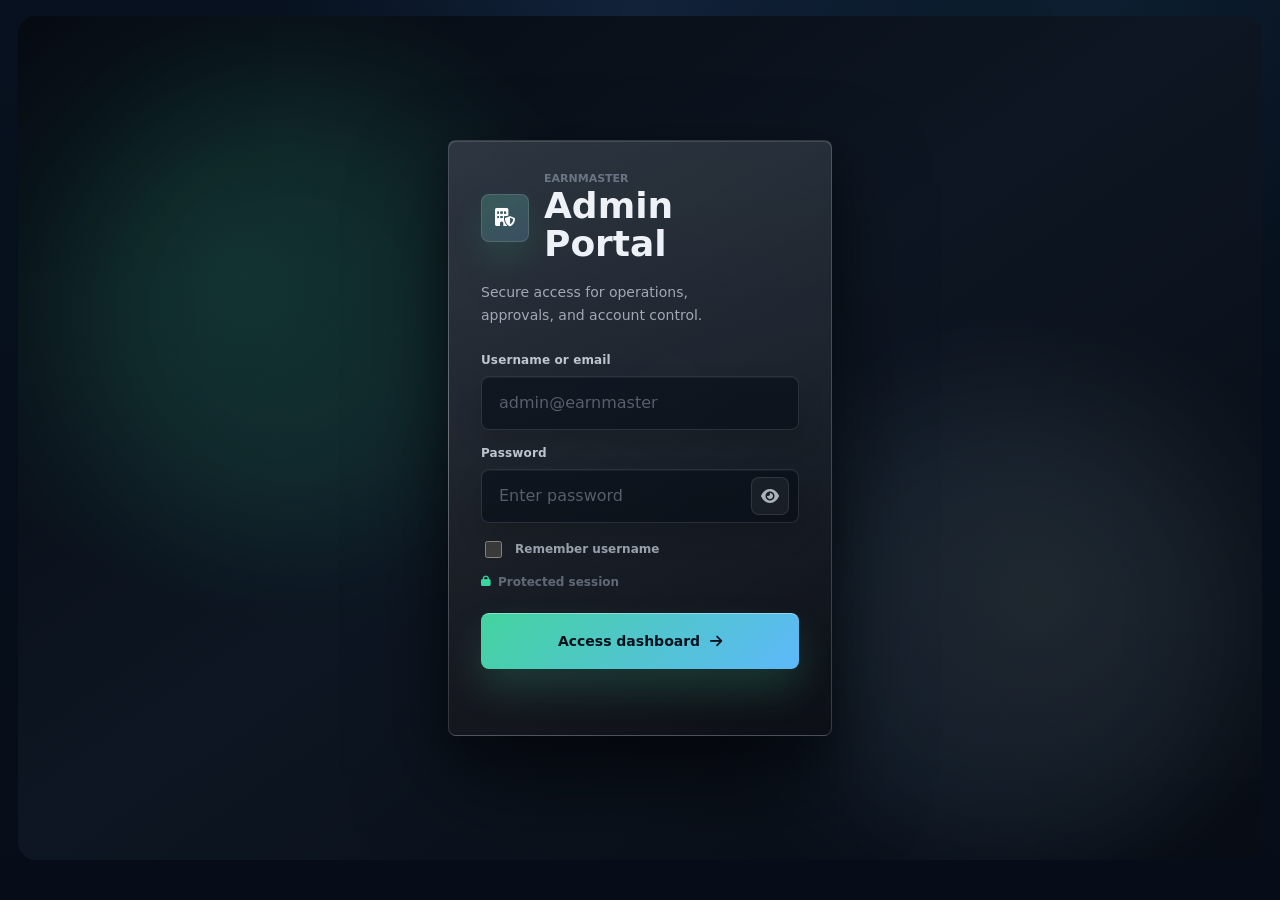
==== templates/admin.html @ f7f7cf27 "Add files via upload" ====
<!DOCTYPE html>
<html lang="en">
  <head>
    <meta charset="UTF-8" />
    <meta name="viewport" content="width=device-width,initial-scale=1" />
    <title>Admin Console</title>
    <link rel="icon" href="{{url_for('static', filename='images/favicon-180x180-1.png')}}">
    <link rel="stylesheet" href="/static/css/admin.css" />
    <link
      rel="stylesheet"
      href="https://cdnjs.cloudflare.com/ajax/libs/font-awesome/6.5.2/css/all.min.css"
    />
  </head>
  <body>
    <div class="adminApp">

      
<div id="adminLoginView" class="adminLoginShell adminLoginExperience">
  <div class="adminLoginAmbient" aria-hidden="true">
    <span class="adminLoginGlow adminLoginGlowOne"></span>
    <span class="adminLoginGlow adminLoginGlowTwo"></span>
    <span class="adminLoginGridWash"></span>
  </div>

  <main class="adminLoginStage" aria-labelledby="adminLoginTitle">
    <section class="adminPanelCard adminLoginCard" aria-labelledby="adminLoginTitle" aria-describedby="adminLoginHint">
      <div class="adminLoginHeader">
        <div class="adminBrandMark adminLoginBrandMark" aria-hidden="true">
          <i class="fas fa-building-shield"></i>
        </div>
        <div>
          <div class="adminLoginKicker">EarnMaster</div>
          <h1 id="adminLoginTitle" class="adminLoginTitle">Admin Portal</h1>
        </div>
      </div>

      <p id="adminLoginHint" class="adminLoginLead">
        Secure access for operations, approvals, and account control.
      </p>

      <form id="adminLoginForm" class="adminLoginForm" autocomplete="on" novalidate>
        <div class="adminAuthGrid">
          <label class="adminField" for="adminUsername">
            <span class="adminFieldLabel">Username or email</span>
            <input id="adminUsername" class="adminInput" type="text" placeholder="admin@earnmaster" autocomplete="username" />
          </label>

          <label class="adminField adminPasswordField" for="adminPassword">
            <span class="adminFieldLabel">Password</span>
            <div class="adminPasswordWrap">
              <input id="adminPassword" class="adminInput" type="password" placeholder="Enter password" autocomplete="current-password" />
              <button id="adminPasswordToggle" class="adminPasswordToggle" type="button" aria-label="Show password">
                <i class="fas fa-eye"></i>
              </button>
            </div>
          </label>
        </div>

        <div class="adminLoginOptionsRow">
          <label class="adminRememberToggle" for="adminRememberMe">
            <input id="adminRememberMe" type="checkbox" />
            <span>Remember username</span>
          </label>
          <span class="adminLoginSecurityNote">
            <i class="fas fa-lock"></i>
            Protected session
          </span>
        </div>

        <div class="adminAuthActions">
          <button id="adminLoginBtn" class="adminPrimaryBtn adminLoginSubmit" type="submit">
            <span>Access dashboard</span>
            <i class="fas fa-arrow-right"></i>
          </button>
        </div>
      </form>

      <div id="adminLoginError" class="adminErrorText" role="alert" aria-live="polite"></div>
    </section>
  </main>
</div>

<div id="adminShellView" class="adminShellRoot" hidden>
        <aside class="adminSidebar" id="adminSidebar" aria-label="Admin navigation">
          <div class="adminSidebarTop">
            <div class="adminSidebarBrand">
              <div class="adminBrandMark adminSidebarMark">
                <i class="fas fa-shield-halved"></i>
              </div>
              <div class="adminSidebarBrandCopy">
                <div class="adminBrandEyebrow">Operations Console</div>
                <div class="adminBrandTitle">Admin Dashboard</div>
              </div>
            </div>
          </div>

          <div class="adminSidebarSection">
            <div class="adminSidebarLabel">Workspace</div>
            <div class="adminSidebarNav">
              <button class="adminSidebarLink active" type="button" data-tab="overview">
                <i class="fas fa-chart-line"></i><span>Overview</span><span class="adminNavBadge adminNavBadgeLive" id="sidebarBadgeOverview">Live</span>
              </button>
              <button class="adminSidebarLink" type="button" data-tab="payments">
                <i class="fas fa-credit-card"></i><span>Payments</span><span class="adminNavBadge" id="sidebarBadgePayments">0</span>
              </button>
              <button class="adminSidebarLink" type="button" data-tab="withdrawals">
                <i class="fas fa-money-bill-wave"></i><span>Withdrawals</span><span class="adminNavBadge" id="sidebarBadgeWithdrawals">0</span>
              </button>
              <button class="adminSidebarLink" type="button" data-tab="users">
                <i class="fas fa-users"></i><span>Users</span><span class="adminNavBadge" id="sidebarBadgeUsers">0</span>
              </button>
              <button class="adminSidebarLink" type="button" data-tab="risk">
                <i class="fas fa-triangle-exclamation"></i><span>Risk / Flags</span><span class="adminNavBadge" id="sidebarBadgeRisk">0</span>
              </button>
              <button class="adminSidebarLink" type="button" data-tab="logs">
                <i class="fas fa-clock-rotate-left"></i><span>Audit Logs</span><span class="adminNavBadge" id="sidebarBadgeLogs">0</span>
              </button>
            </div>
          </div>

          <div class="adminSidebarFooter">
            <div class="adminSidebarStat">
              <span class="statusDot live"></span>
              <div>
                <div class="adminSidebarStatLabel">Live connection</div>
                <div id="adminStatusTextSidebar" class="adminSidebarStatValue">Connected</div>
              </div>
            </div>
            <div class="adminSidebarHint">Premium control surface, not a box of unsorted alerts.</div>
          </div>
        </aside>

        <button id="adminBackdrop" class="adminBackdrop" type="button" aria-label="Close sidebar" hidden></button>

        <div class="adminTopbar">
          <div class="adminTopbarLeft">
            <div class="adminBrandMark">
              <i class="fas fa-shield-halved"></i>
            </div>
            <div>
              <div class="adminBrandEyebrow">Operations Console</div>
              <div class="adminBrandTitle">Admin Dashboard</div>
            </div>
          </div>

          <div class="adminTopbarSearch" role="search">
            <i class="fas fa-search"></i>
            <input id="adminShellSearch" type="search" placeholder="Search current workspace" autocomplete="off" />
          </div>

          <div class="adminTopbarRight">
            <div class="adminTopbarStatus">
              <span class="statusDot live"></span>
              <span id="adminStatusText">Live connection</span>
            </div>

            <button id="adminNotificationBtn" class="adminGhostBtn adminIconBtn" type="button" aria-label="Open notifications">
              <i class="fas fa-bell"></i>
              <span id="adminNotificationCount" class="adminBadgeCount">0</span>
            </button>

            <button id="overviewRefreshBtn" class="adminGhostBtn" type="button">
              <i class="fas fa-rotate-right"></i>
              <span>Refresh</span>
            </button>

            <div class="adminTopbarProfileWrap">
              <button
                id="adminProfileBtn"
                class="adminProfileBtn"
                type="button"
                
              >
                <span class="adminProfileAvatar"><i class="fas fa-user-shield"></i></span>
                <span class="adminProfileCopy">
                  <span class="adminProfileLabel">Signed in</span>
                  <span class="adminProfileName">Admin</span>
                </span>
              </button>
            </div>

            <button id="adminLogoutBtn" class="adminPrimaryBtn" type="button">
              <i class="fas fa-arrow-right-from-bracket"></i>
              <span>Logout</span>
            </button>
          </div>
        </div>

        <div id="adminNotificationPanel" class="adminNotificationPanel" hidden>
          <div class="adminNotificationPanelHead">
            <div>
              <div class="adminSectionEyebrow">Notifications</div>
              <div class="adminNotificationTitle">Recent notifications</div>
            </div>
            <button id="adminNotificationCloseBtn" class="adminGhostBtn adminIconBtn" type="button" aria-label="Close notifications">
              <i class="fas fa-xmark"></i>
            </button>
          </div>
          <div id="adminNotificationList" class="adminNotificationList"></div>
        </div>

        <section class="adminPageHeader">
          <div class="adminBreadcrumbs" id="adminBreadcrumbs">Operations Console / Overview</div>
          <div class="adminPageHeaderRow">
            <div class="adminPageHeaderCopy">
              <div class="adminSectionEyebrow" id="adminPageEyebrow">Overview</div>
              <h1 class="adminPageTitle" id="adminPageTitle">Admin Dashboard</h1>
              <div class="adminPageSubtitle" id="adminPageSubtitle">Monitor approvals, risk, and system posture from one calm surface.</div>
            </div>
          </div>
        </section>

        <div class="adminShell">

          <div class="adminWorkspace">
            <div class="adminMainPanel">
              <div class="adminPanelView active" data-panel="overview">
                <div class="adminPanelCard">
                  <div class="adminSummaryStrip adminOverviewSummary" id="overviewSummaryStrip">
                    <div class="adminMetricCard">
                      <div class="adminMetricLabel">Pending Unlock Payments</div>
                      <div class="adminMetricValue" id="metricPendingUnlocks">0</div>
                      <div class="adminMetricSub">Payments waiting for review</div>
                    </div>

                    <div class="adminMetricCard danger">
                      <div class="adminMetricLabel">Pending Withdrawals</div>
                      <div class="adminMetricValue" id="metricPendingWithdrawals">0</div>
                      <div class="adminMetricSub">Manual payout requests in queue</div>
                    </div>

                    <div class="adminMetricCard">
                      <div class="adminMetricLabel">Flagged Users</div>
                      <div class="adminMetricValue" id="metricFlaggedUsers">0</div>
                      <div class="adminMetricSub">Accounts under watch or review</div>
                    </div>

                    <div class="adminMetricCard danger">
                      <div class="adminMetricLabel">Blocked Users</div>
                      <div class="adminMetricValue" id="metricBlockedUsers">0</div>
                      <div class="adminMetricSub">Accounts unable to access platform</div>
                    </div>

                    <div class="adminMetricCard success">
                      <div class="adminMetricLabel">Active Today</div>
                      <div class="adminMetricValue" id="metricActiveToday">0</div>
                      <div class="adminMetricSub">Users seen recently</div>
                    </div>

                    <div class="adminMetricCard success">
                      <div class="adminMetricLabel">Successful Payments</div>
                      <div class="adminMetricValue" id="metricSuccessfulPayments">0</div>
                      <div class="adminMetricSub">Verified payments applied successfully</div>
                    </div>
                  </div>

                  <div class="adminSectionHead">
                    <div>
                      <div class="adminSectionEyebrow">Overview</div>
                      <h2 class="adminSectionTitle">Admin Operations Overview</h2>
                      <div class="adminSectionSub">
                        Watch approvals, risks, and user enforcement from one place.
                      </div>
                    </div>
                  </div>

                  <div class="adminOverviewHero">
                    <div>
                      <div class="adminOverviewHeroEyebrow">System posture</div>
                      <div class="adminOverviewHeroTitle">Keep approvals tight and abuse expensive.</div>
                      <div class="adminOverviewHeroText">
                        This panel shows live queue pressure, risk load, and account controls using your real backend data.
                      </div>
                    </div>

                    <div class="adminOverviewHeroStats" id="overviewHeroStats"></div>
                  </div>

                  <div class="adminOverviewGrid adminGridTwo">
                    <div class="adminInnerCard">
                      <div class="adminBlockHead">
                        <div>
                          <div class="adminInnerTitle">Urgent queue items</div>
                          <div class="adminInnerSub">Fast access to live admin pressure points.</div>
                        </div>
                      </div>
                      <div class="adminUrgentStack" id="overviewUrgentCards"></div>
                    </div>

                    <div class="adminInnerCard">
                      <div class="adminBlockHead">
                        <div>
                          <div class="adminInnerTitle">Policy state</div>
                          <div class="adminInnerSub">Current operating rules reflected by backend controls.</div>
                        </div>
                      </div>
                      <div class="adminPolicyList" id="overviewPolicyList"></div>
                    </div>
                  </div>

                  <div class="adminOverviewLower">
                    <div class="adminInnerCard">
                      <div class="adminBlockHead">
                        <div>
                          <div class="adminInnerTitle">Recent system activity</div>
                          <div class="adminInnerSub">Latest audit and queue events.</div>
                        </div>
                      </div>
                      <div class="adminActivityFeed" id="overviewActivityFeed"></div>
                    </div>
                  </div>
                </div>
              </div>

              <div class="adminPanelView" data-panel="payments">
                <div class="adminPanelCard">
                  <div class="adminSectionHead">
                    <div>
                      <div class="adminSectionEyebrow">Payments</div>
                      <h2 class="adminSectionTitle">Payment Review</h2>
                      <div class="adminSectionSub">Review Paystack and manual unlock payments, then resolve pending or mismatched transactions.</div>
                    </div>

                    <div class="adminSectionActions">
                      <button class="adminPrimaryBtn" type="button" id="paymentsRefreshBtn">
                        <i class="fas fa-rotate-right"></i>
                        <span>Refresh</span>
                      </button>
                    </div>
                  </div>

                  <div class="adminPaymentsSummary" id="paymentsSummaryStrip"></div>

                  <div class="adminQueueToolbar">
                    <div class="adminSearchWrap">
                      <i class="fas fa-search"></i>
                      <input id="paymentsSearchInput" class="adminSearchInput" type="text" placeholder="Search by user, phone, reference, or amount" />
                    </div>

                    <div class="adminToolbarBlock">
                      <div class="adminToolbarLabel">Status</div>
                      <div class="adminFilterChips" id="paymentsStatusFilters"></div>
                    </div>

                    <div class="adminToolbarBlock">
                      <div class="adminToolbarLabel">Type</div>
                      <div class="adminFilterChips" id="paymentsTypeFilters"></div>
                    </div>

                    <div class="adminToolbarBlock adminDateRangeBlock">
                      <div class="adminToolbarLabel">Date Range</div>
                      <div class="adminFilterChips adminDatePresetChips" id="paymentsDatePresetFilters"></div>
                      <div class="adminDateRangeControls adminCustomDateControls" id="paymentsCustomDateRange" hidden>
                        <label class="adminDateField">
                          <span>From</span>
                          <input id="paymentsDateStart" class="adminDateInput" type="date" />
                        </label>
                        <label class="adminDateField">
                          <span>To</span>
                          <input id="paymentsDateEnd" class="adminDateInput" type="date" />
                        </label>
                      </div>
                    </div>
                  </div>

                  <div class="adminTableShell">
                    <div class="adminTableHead adminPaymentsTableHead">
                      <div>Name</div>
                      <div>User</div>
                      <div>Type</div>
                      <div>Level</div>
                      <div>Expected</div>
                      <div>Paid</div>
                      <div>Reference</div>
                      <div>Status</div>
                      <div>Actions</div>
                    </div>
                    <div id="paymentsRows" class="adminTableBody"></div>
                  </div>
                </div>
              </div>

              <div class="adminPanelView" data-panel="withdrawals">
                <div class="adminPanelCard">
                  <div class="adminSectionHead">
                    <div>
                      <div class="adminSectionEyebrow">Withdrawals</div>
                      <h2 class="adminSectionTitle">Payout Queue</h2>
                      <div class="adminSectionSub">Approve, reject, or hold withdrawal requests with live balance context.</div>
                    </div>

                    <div class="adminSectionActions">
                      <button class="adminPrimaryBtn" type="button" id="withdrawalsRefreshBtn">
                        <i class="fas fa-rotate-right"></i>
                        <span>Refresh</span>
                      </button>
                    </div>
                  </div>

                  <div class="adminWithdrawalsSummary" id="withdrawalsSummaryStrip"></div>

                  <div class="adminQueueToolbar">
                    <div class="adminSearchWrap">
                      <i class="fas fa-search"></i>
                      <input id="withdrawalsSearchInput" class="adminSearchInput" type="text" placeholder="Search by user, reference, number, or network" />
                    </div>

                    <div class="adminToolbarBlock">
                      <div class="adminToolbarLabel">Status</div>
                      <div class="adminFilterChips" id="withdrawalsStatusFilters"></div>
                    </div>

                    <div class="adminToolbarBlock adminDateRangeBlock">
                      <div class="adminToolbarLabel">Date Range</div>
                      <div class="adminFilterChips adminDatePresetChips" id="withdrawalsDatePresetFilters"></div>
                      <div class="adminDateRangeControls adminCustomDateControls" id="withdrawalsCustomDateRange" hidden>
                        <label class="adminDateField">
                          <span>From</span>
                          <input id="withdrawalsDateStart" class="adminDateInput" type="date" />
                        </label>
                        <label class="adminDateField">
                          <span>To</span>
                          <input id="withdrawalsDateEnd" class="adminDateInput" type="date" />
                        </label>
                      </div>
                    </div>
                  </div>

                  <div class="adminTableShell">
                    <div class="adminTableHead adminWithdrawalsTableHead">
                      <div>Name</div><div>User</div><div>Amount</div><div>Balance @ Request</div><div>Active Level</div><div>Method</div><div>Requested</div><div>Status</div><div>Actions</div>
                    </div>
                    <div id="withdrawalsRows" class="adminTableBody"></div>
                  </div>
                </div>
              </div>

              <div class="adminPanelView" data-panel="users">
                <div class="adminPanelCard">
                  <div class="adminSectionHead">
                    <div>
                      <div class="adminSectionEyebrow">Users</div>
                      <h2 class="adminSectionTitle">Account Controls</h2>
                      <div class="adminSectionSub">Inspect accounts, control access, and force logout abusive users.</div>
                    </div>

                    <div class="adminSectionActions">
                      <button class="adminPrimaryBtn" type="button" id="usersRefreshBtn">
                        <i class="fas fa-rotate-right"></i>
                        <span>Refresh</span>
                      </button>
                    </div>
                  </div>

                  <div class="adminUsersSummary" id="usersSummaryStrip"></div>

                  <div class="adminQueueToolbar">
                    <div class="adminSearchWrap">
                      <i class="fas fa-search"></i>
                      <input id="usersSearchInput" class="adminSearchInput" type="text" placeholder="Search by user, phone, email, or status" />
                    </div>

                    <div class="adminToolbarBlock">
                      <div class="adminToolbarLabel">Status</div>
                      <div class="adminFilterChips" id="usersStatusFilters"></div>
                    </div>
                  </div>

                  <div class="adminTableShell">
                    <div class="adminTableHead adminUsersTableHead">
                      <div>Name</div>
                      <div>User</div>
                      <div>Status</div>
                      <div>Balance</div>
                      <div>Active Level</div>
                      <div>Access</div>
                      <div>Last Seen</div>
                      <div>Actions</div>
                    </div>
                    <div id="usersRows" class="adminTableBody"></div>
                  </div>
                </div>
              </div>

              <div class="adminPanelView" data-panel="risk">
                <div class="adminPanelCard">
                  <div class="adminSectionHead">
                    <div>
                      <div class="adminSectionEyebrow">Risk / Flags</div>
                      <h2 class="adminSectionTitle">Risk Review</h2>
                      <div class="adminSectionSub">Investigate open risk flags and resolve them when reviewed.</div>
                    </div>

                    <div class="adminSectionActions">
                      <button class="adminPrimaryBtn" type="button" id="riskRefreshBtn">
                        <i class="fas fa-rotate-right"></i>
                        <span>Refresh</span>
                      </button>
                    </div>
                  </div>

                  <div class="adminRiskSummary" id="riskSummaryStrip"></div>

                  <div class="adminQueueToolbar">
                    <div class="adminSearchWrap">
                      <i class="fas fa-search"></i>
                      <input id="riskSearchInput" class="adminSearchInput" type="text" placeholder="Search by title, target, category, or status" />
                    </div>

                    <div class="adminToolbarBlock">
                      <div class="adminToolbarLabel">Severity</div>
                      <div class="adminFilterChips" id="riskSeverityFilters"></div>
                    </div>

                    <div class="adminToolbarBlock">
                      <div class="adminToolbarLabel">Category</div>
                      <div class="adminFilterChips" id="riskCategoryFilters"></div>
                    </div>
                  </div>

                  <div class="adminTableShell">
                    <div class="adminTableHead">
                      <div>Issue</div>
                      <div>Category</div>
                      <div>Subject</div>
                      <div>State</div>
                      <div>Severity</div>
                      <div>Actions</div>
                      <div></div>
                      <div></div>
                    </div>
                    <div id="riskRows" class="adminTableBody"></div>
                  </div>
                </div>
              </div>

              <div class="adminPanelView" data-panel="logs">
                <div class="adminPanelCard">
                  <div class="adminSectionHead">
                    <div>
                      <div class="adminSectionEyebrow">Audit Logs</div>
                      <h2 class="adminSectionTitle">Action Trail</h2>
                      <div class="adminSectionSub">Track what the admin did, when they did it, and what they touched.</div>
                    </div>

                    <div class="adminSectionActions">
                      <button class="adminPrimaryBtn" type="button" id="logsRefreshBtn">
                        <i class="fas fa-rotate-right"></i>
                        <span>Refresh</span>
                      </button>
                    </div>
                  </div>

                  <div class="adminLogsSummary" id="logsSummaryStrip"></div>

                  <div class="adminQueueToolbar">
                    <div class="adminSearchWrap">
                      <i class="fas fa-search"></i>
                      <input id="logsSearchInput" class="adminSearchInput" type="text" placeholder="Search by actor, action, target, or summary" />
                    </div>

                    <div class="adminToolbarBlock">
                      <div class="adminToolbarLabel">Action Group</div>
                      <div class="adminFilterChips" id="logsTypeFilters"></div>
                    </div>
                  </div>

                  <div id="logsRows" class="adminLogsFeed"></div>
                </div>
              </div>
            </div>

            <div class="adminDetailPanel" id="adminDetailPanel" aria-hidden="true">
              <div class="adminDetailCard">
                <div class="adminDetailHeader">
                  <div>
                    <div class="adminDetailEyebrow">Inspector</div>
                    <h2 class="adminDetailTitle" id="adminDetailTitle">Admin Inspector</h2>
                  </div>
                  <button id="adminDetailCloseBtn" class="adminGhostBtn adminIconBtn" type="button" aria-label="Close inspector">
                    <i class="fas fa-xmark"></i>
                  </button>
                </div>
                <div class="adminDetailText" id="adminDetailBody">
                  Select a queue item, user, log, or risk flag to inspect details here.
                </div>
              </div>
            </div>
          </div>
        </div>
      </div>
    </div>

    <script src="/static/js/admin-shell.js" defer></script>
  </body>
</html>
---- static/css/admin.css ----
* {
  box-sizing: border-box;
}

.adminTopbarLeft,
.adminTopbarRight {
  display: flex;
  align-items: center;
  gap: 12px;
}

.adminBrandEyebrow {
  font-size: 11px;
  font-weight: 700;
  text-transform: uppercase;
  letter-spacing: 0.08em;
  color: var(--admin-text-3);
}

.statusDot {
  width: 9px;
  height: 9px;
  border-radius: 999px;
  display: inline-block;
}

.statusDot.live {
  background: var(--admin-green);
  box-shadow: 0 0 0 6px rgba(49, 196, 141, 0.12);
}

.adminGhostBtn,
.adminPrimaryBtn,
.adminTab,
.adminQuickBtn {
  border: none;
  cursor: pointer;
  transition: transform 0.15s ease,
    background 0.15s ease,
    border-color 0.15s ease,
    opacity 0.15s ease;
}

.adminGhostBtn {
  min-height: 40px;
  padding: 0 14px;
  border-radius: 12px;
  background: rgba(255, 255, 255, 0.045);
  border: 1px solid var(--admin-border);
  color: var(--admin-text);
  display: inline-flex;
  align-items: center;
  gap: 8px;
}

.adminPrimaryBtn {
  min-height: 42px;
  padding: 0 15px;
  border-radius: 12px;
  background: linear-gradient(135deg, var(--admin-blue), var(--admin-cyan));
  color: white;
  font-weight: 700;
  display: inline-flex;
  align-items: center;
  gap: 8px;
  box-shadow: 0 14px 28px rgba(73, 197, 255, 0.15);
}

.adminGhostBtn:hover,
.adminPrimaryBtn:hover,
.adminTab:hover,
.adminQuickBtn:hover,
.adminListRow:hover {
  transform: translateY(-1px);
}

.adminMetricCard.success {
  border-color: rgba(49, 196, 141, 0.2);
}

.adminMetricCard.danger {
  border-color: rgba(249, 112, 102, 0.18);
}

.adminMetricLabel {
  font-size: 11px;
  font-weight: 700;
  text-transform: uppercase;
  letter-spacing: 0.08em;
  color: var(--admin-text-3);
}

.adminMetricSub {
  margin-top: 8px;
  font-size: 12px;
  line-height: 1.4;
  color: var(--admin-text-2);
}

.adminTabbar::-webkit-scrollbar {
  display: none;
}

.adminSectionHead {
  display: flex;
  justify-content: space-between;
  gap: 12px;
  align-items: flex-start;
  flex-wrap: wrap;
}

.adminSectionEyebrow,
.adminDetailEyebrow {
  font-size: 11px;
  font-weight: 700;
  text-transform: uppercase;
  letter-spacing: 0.08em;
  color: var(--admin-text-3);
}

.adminGridTwo {
  display: grid;
  grid-template-columns: 1.05fr 0.95fr;
  gap: 12px;
  margin-top: 16px;
}

.adminInnerTitle {
  font-size: 15px;
  font-weight: 700;
  color: var(--admin-text);
}

.adminList {
  margin-top: 12px;
  display: flex;
  flex-direction: column;
  gap: 10px;
}

.adminListRow {
  width: 100%;
  min-height: 50px;
  padding: 12px 14px;
  border-radius: 14px;
  background: rgba(255, 255, 255, 0.04);
  border: 1px solid var(--admin-border);
  color: var(--admin-text);
  display: flex;
  justify-content: space-between;
  align-items: center;
  gap: 10px;
  text-align: left;
}

.adminQuickGrid {
  margin-top: 12px;
  display: grid;
  grid-template-columns: repeat(2, minmax(0, 1fr));
  gap: 10px;
}

.adminQuickBtn {
  min-height: 86px;
  padding: 14px;
  border-radius: 16px;
  background: rgba(255, 255, 255, 0.04);
  border: 1px solid var(--admin-border);
  color: var(--admin-text);
  display: flex;
  flex-direction: column;
  align-items: flex-start;
  justify-content: center;
  gap: 10px;
  text-align: left;
}

.adminQuickBtn i {
  font-size: 18px;
  color: var(--admin-cyan);
}

.adminPlaceholderState {
  margin-top: 18px;
  min-height: 320px;
  border-radius: var(--admin-radius-lg);
  border: 1px dashed rgba(255, 255, 255, 0.12);
  background: rgba(255, 255, 255, 0.025);
  display: grid;
  place-items: center;
  text-align: center;
  padding: 24px;
}

.adminPlaceholderIcon {
  width: 68px;
  height: 68px;
  margin: 0 auto 14px;
  border-radius: 20px;
  display: grid;
  place-items: center;
  background: rgba(255, 255, 255, 0.05);
  color: var(--admin-cyan);
  font-size: 26px;
}

.adminPlaceholderTitle {
  font-size: 18px;
  font-weight: 700;
  color: var(--admin-text);
}

.adminPlaceholderText {
  margin-top: 8px;
  max-width: 520px;
  font-size: 13px;
  line-height: 1.6;
  color: var(--admin-text-2);
}

.adminMiniList {
  margin-top: 12px;
  display: flex;
  flex-direction: column;
  gap: 10px;
}

.adminMiniListRow {
  min-height: 46px;
  padding: 0 12px;
  border-radius: 14px;
  background: rgba(255, 255, 255, 0.04);
  border: 1px solid var(--admin-border);
  display: flex;
  align-items: center;
  justify-content: space-between;
  gap: 10px;
  color: var(--admin-text);
  font-size: 13px;
  font-weight: 600;
}

.adminPill {
  min-height: 24px;
  padding: 0 9px;
  border-radius: 999px;
  display: inline-flex;
  align-items: center;
  font-size: 11px;
  font-weight: 700;
  white-space: nowrap;
}

.adminPill.info {
  background: rgba(94, 162, 255, 0.14);
  color: #cfe2ff;
}

.adminPill.warn {
  background: rgba(245, 184, 79, 0.14);
  color: #ffe7b2;
}

.adminPill.success {
  background: rgba(49, 196, 141, 0.14);
  color: #caf7e7;
}

.adminPill.danger {
  background: rgba(249, 112, 102, 0.14);
  color: #ffd2ce;
}

@media (max-width: 1280px) {
.adminSummaryStrip {
  grid-template-columns: repeat(3, minmax(0, 1fr));
}

}

@media (max-width: 820px) {
.adminApp {
  padding: 12px;
}

.adminTopbar {
  flex-direction: column;
  align-items: stretch;
}

.adminTopbarLeft,
  .adminTopbarRight {
  flex-wrap: wrap;
}

.adminSummaryStrip {
  grid-template-columns: repeat(2, minmax(0, 1fr));
}

.adminGridTwo {
  grid-template-columns: 1fr;
}

.adminQuickGrid {
  grid-template-columns: 1fr;
}

.adminSectionTitle,
  .adminDetailTitle {
  font-size: 24px;
}

}

.adminOverviewHeroEyebrow {
  font-size: 11px;
  font-weight: 700;
  text-transform: uppercase;
  letter-spacing: 0.08em;
  color: var(--admin-text-3);
}

.adminOverviewHeroStatLabel {
  display: block;
  font-size: 10px;
  font-weight: 700;
  text-transform: uppercase;
  letter-spacing: 0.08em;
  color: var(--admin-text-3);
}

.adminOverviewHeroStatValue {
  display: block;
  margin-top: 6px;
  font-size: 18px;
  font-weight: 700;
  color: var(--admin-text);
}

.adminOverviewGrid,
.adminOverviewLower {
  margin-top: 16px;
}

.adminBlockHead {
  display: flex;
  justify-content: space-between;
  gap: 10px;
  align-items: flex-start;
  flex-wrap: wrap;
}

.adminInnerSub {
  margin-top: 5px;
  font-size: 12px;
  line-height: 1.5;
  color: var(--admin-text-2);
}

.adminUrgentStack {
  margin-top: 12px;
  display: flex;
  flex-direction: column;
  gap: 10px;
}

.adminUrgentCard {
  width: 100%;
  padding: 14px;
  border-radius: 16px;
  background: rgba(255, 255, 255, 0.04);
  border: 1px solid var(--admin-border);
  color: var(--admin-text);
  text-align: left;
}

.adminUrgentCardTop {
  display: flex;
  justify-content: space-between;
  gap: 10px;
  align-items: flex-start;
  flex-wrap: wrap;
}

.adminUrgentCardTitle {
  font-size: 14px;
  line-height: 1.3;
  font-weight: 700;
  color: var(--admin-text);
}

.adminUrgentCardSub {
  margin-top: 8px;
  font-size: 12px;
  color: var(--admin-text-2);
}

.adminActivityFeed,
.adminPolicyList {
  margin-top: 12px;
  display: flex;
  flex-direction: column;
  gap: 10px;
}

.adminActivityRow,
.adminPolicyRow {
  width: 100%;
  padding: 12px 13px;
  border-radius: 15px;
  background: rgba(255, 255, 255, 0.04);
  border: 1px solid var(--admin-border);
  color: var(--admin-text);
  display: flex;
  align-items: center;
  gap: 12px;
  text-align: left;
}

.adminActivityIcon {
  width: 42px;
  height: 42px;
  border-radius: 14px;
  display: grid;
  place-items: center;
  background: rgba(94, 162, 255, 0.12);
  color: var(--admin-cyan);
  flex: 0 0 auto;
}

.adminActivityText {
  min-width: 0;
  flex: 1;
}

.adminActivityTitle,
.adminPolicyLabel {
  font-size: 13px;
  font-weight: 700;
  color: var(--admin-text);
}

.adminActivitySub,
.adminPolicyValue {
  margin-top: 4px;
  font-size: 12px;
  line-height: 1.5;
  color: var(--admin-text-2);
}

.adminActivityTime {
  font-size: 11px;
  font-weight: 600;
  color: var(--admin-text-3);
  white-space: nowrap;
}

.adminPolicyRow {
  justify-content: space-between;
}

.adminPaymentsSummary {
  display: grid;
  grid-template-columns: repeat(4, minmax(0, 1fr));
  gap: 10px;
  margin-top: 16px;
}

.adminMiniMetric.warn {
  border-color: rgba(245, 184, 79, 0.18);
}

.adminMiniMetric.success {
  border-color: rgba(49, 196, 141, 0.18);
}

.adminMiniMetric.info {
  border-color: rgba(94, 162, 255, 0.18);
}

.adminMiniMetric.danger {
  border-color: rgba(249, 112, 102, 0.18);
}

.adminSearchWrap i {
  position: absolute;
  top: 50%;
  left: 12px;
  transform: translateY(-50%);
  color: var(--admin-text-3);
  font-size: 12px;
}

.adminPaymentsTableHead,
.adminPaymentsTableRow {
  grid-template-columns: minmax(120px, 200px) 1.05fr 0.9fr 0.55fr 0.8fr 0.8fr 1.2fr 0.8fr 1fr;
}

.adminWithdrawalsTableHead,
.adminWithdrawalsTableRow {
  grid-template-columns: minmax(120px, 200px) 1.05fr 0.9fr 0.9fr 0.9fr 1.1fr 0.8fr 0.8fr 1fr;
}

.adminActionsCell {
  overflow: visible;
}

.adminActionBtn.success {
  border-color: rgba(49, 196, 141, 0.18);
  background: rgba(49, 196, 141, 0.10);
}

.adminActionBtn.warn {
  border-color: rgba(245, 184, 79, 0.18);
  background: rgba(245, 184, 79, 0.10);
}

.adminActionBtn.info {
  border-color: rgba(94, 162, 255, 0.18);
  background: rgba(94, 162, 255, 0.10);
}

.adminActionBtn.ghost {
  background: rgba(255, 255, 255, 0.035);
}

.adminWithdrawalsSummary {
  display: grid;
  grid-template-columns: repeat(4, minmax(0, 1fr));
  gap: 10px;
  margin-top: 16px;
}

.adminUsersSummary {
  display: grid;
  grid-template-columns: repeat(4, minmax(0, 1fr));
  gap: 10px;
  margin-top: 16px;
}

.adminUserAccessTags {
  display: flex;
  flex-wrap: wrap;
  gap: 6px;
}

.adminAccessTag {
  min-height: 24px;
  padding: 0 8px;
  border-radius: 999px;
  display: inline-flex;
  align-items: center;
  font-size: 10px;
  font-weight: 700;
  background: rgba(255, 255, 255, 0.06);
  color: var(--admin-text-2);
  border: 1px solid var(--admin-border);
}

.adminInspectorWrap {
  display: flex;
  flex-direction: column;
  gap: 12px;
}

.adminInspectorEyebrow {
  font-size: 10px;
  font-weight: 700;
  text-transform: uppercase;
  letter-spacing: 0.08em;
  color: var(--admin-text-3);
}

.adminInspectorBlockTitle {
  font-size: 14px;
  font-weight: 700;
  color: var(--admin-text);
}

.adminInspectorToggleGrid {
  display: grid;
  grid-template-columns: repeat(2, minmax(0, 1fr));
  gap: 8px;
  margin-top: 12px;
}

.adminInspectorToggleBtn {
  min-height: 46px;
  padding: 0 12px;
  border-radius: 12px;
  border: 1px solid var(--admin-border);
  cursor: pointer;
  display: flex;
  justify-content: space-between;
  align-items: center;
  gap: 8px;
  font-size: 12px;
  font-weight: 700;
}

.adminInspectorToggleBtn.enabled {
  background: rgba(49, 196, 141, 0.10);
  border-color: rgba(49, 196, 141, 0.18);
  color: var(--admin-text);
}

.adminInspectorToggleBtn.disabled {
  background: rgba(249, 112, 102, 0.08);
  border-color: rgba(249, 112, 102, 0.16);
  color: var(--admin-text);
}

.adminInspectorActions {
  display: flex;
  flex-wrap: wrap;
  gap: 8px;
  margin-top: 12px;
}

.adminInspectorActionBtn {
  min-height: 36px;
  padding: 0 12px;
  border-radius: 11px;
  border: 1px solid var(--admin-border);
  cursor: pointer;
  font-size: 12px;
  font-weight: 700;
  color: var(--admin-text);
  background: rgba(255, 255, 255, 0.04);
}

.adminInspectorActionBtn.success {
  border-color: rgba(49, 196, 141, 0.18);
  background: rgba(49, 196, 141, 0.10);
}

.adminInspectorActionBtn.warn {
  border-color: rgba(245, 184, 79, 0.18);
  background: rgba(245, 184, 79, 0.10);
}

.adminInspectorActionBtn.info {
  border-color: rgba(94, 162, 255, 0.18);
  background: rgba(94, 162, 255, 0.10);
}

.adminInspectorActionBtn.danger {
  border-color: rgba(249, 112, 102, 0.18);
  background: rgba(249, 112, 102, 0.10);
}

.adminInspectorActionBtn.ghost {
  background: rgba(255, 255, 255, 0.035);
}

.adminInspectorSessionNote {
  margin-top: 12px;
  font-size: 12px;
  line-height: 1.5;
  color: var(--admin-text-2);
}

.adminInspectorList {
  margin-top: 12px;
  display: flex;
  flex-direction: column;
  gap: 8px;
}

.adminInspectorListRow {
  padding: 10px 11px;
  border-radius: 13px;
  background: rgba(255, 255, 255, 0.035);
  border: 1px solid var(--admin-border);
  display: flex;
  justify-content: space-between;
  gap: 10px;
  align-items: flex-start;
}

.adminInspectorListTitle {
  font-size: 12px;
  font-weight: 700;
  color: var(--admin-text);
}

.adminInspectorListSub {
  margin-top: 4px;
  font-size: 11px;
  line-height: 1.45;
  color: var(--admin-text-2);
}

.adminInspectorEmpty {
  font-size: 12px;
  line-height: 1.55;
  color: var(--admin-text-2);
}

.adminInspectorFlash {
  margin-top: 10px;
  padding: 10px 11px;
  border-radius: 13px;
  background: rgba(94, 162, 255, 0.10);
  border: 1px solid rgba(94, 162, 255, 0.16);
  color: var(--admin-text);
  font-size: 12px;
  line-height: 1.5;
}

.adminRiskSummary,
.adminLogsSummary {
  display: grid;
  grid-template-columns: repeat(4, minmax(0, 1fr));
  gap: 10px;
  margin-top: 16px;
}

.adminLogsFeed {
  margin-top: 16px;
  display: flex;
  flex-direction: column;
  gap: 10px;
}

.adminLogRow {
  width: 100%;
  padding: 14px;
  border-radius: 16px;
  background: rgba(255, 255, 255, 0.04);
  border: 1px solid var(--admin-border);
  color: var(--admin-text);
  text-align: left;
  cursor: pointer;
  transition: transform 0.15s ease,
    background 0.15s ease,
    border-color 0.15s ease;
}

.adminLogRow:hover {
  transform: translateY(-1px);
  background: rgba(255, 255, 255, 0.05);
}

.adminLogRowTop {
  display: flex;
  justify-content: space-between;
  gap: 12px;
  align-items: flex-start;
  flex-wrap: wrap;
}

.adminLogTitle {
  font-size: 13px;
  line-height: 1.5;
  font-weight: 700;
  color: var(--admin-text);
  max-width: 780px;
}

.adminLogMeta {
  margin-top: 8px;
  display: flex;
  flex-wrap: wrap;
  gap: 10px;
  font-size: 11px;
  line-height: 1.45;
  color: var(--admin-text-3);
}

@media (max-width: 560px) {
.adminSummaryStrip {
  grid-template-columns: 1fr;
}

.adminTabbar {
  gap: 8px;
}

.adminTab {
  min-height: 40px;
  padding: 0 12px;
  border-radius: 12px;
  font-size: 13px;
}

.adminPanelCard,
  .adminDetailCard {
  padding: 13px;
  border-radius: 18px;
}

.adminSectionTitle,
  .adminDetailTitle {
  font-size: 21px;
}

.adminMetricValue {
  font-size: 24px;
}

.adminOverviewHero {
  margin-top: 14px;
  padding: 13px;
  border-radius: 16px;
}

.adminOverviewHeroTitle {
  font-size: 21px;
}

.adminActivityRow,
  .adminPolicyRow,
  .adminUrgentCard {
  padding: 12px;
  border-radius: 14px;
}

.adminActivityRow {
  align-items: flex-start;
  flex-wrap: wrap;
}

.adminActivityTime {
  width: 100%;
}

.adminPaymentsSummary {
  grid-template-columns: 1fr;
}

.adminMiniMetric {
  border-radius: 14px;
}

.adminWithdrawalsSummary {
  grid-template-columns: 1fr;
}

.adminUsersSummary {
  grid-template-columns: 1fr;
}

.adminInspectorBlock {
  padding: 11px;
  border-radius: 14px;
}

.adminInspectorHeroTitle {
  font-size: 17px;
}

.adminInspectorActions {
  flex-direction: column;
}

.adminInspectorActionBtn {
  width: 100%;
}

.adminRiskSummary,
  .adminLogsSummary {
  grid-template-columns: 1fr;
}

.adminLogRow {
  padding: 12px;
  border-radius: 14px;
}

}

[hidden] {
  display: none !important;
}

.adminLoginShell,
.adminShellRoot {
  max-width: 1600px;
  margin: 0 auto;
}

.adminLoginCard,
.adminPanelCard,
.adminDetailCard {
  backdrop-filter: blur(18px);
  -webkit-backdrop-filter: blur(18px);
  box-shadow: var(--admin-shadow);
  border: 1px solid var(--admin-border);
}

.adminPasswordToggle:hover {
  background: rgba(109, 94, 252, 0.16);
  color: var(--admin-text);
  transform: translateY(-50%) scale(1.03);
}

.adminPasswordField .adminInput {
  padding-right: 58px;
}

@keyframes adminEnter {
  from { opacity: 0; transform: translateY(12px); filter: blur(8px); }
  to { opacity: 1; transform: translateY(0); filter: blur(0); }
}

.adminBrandMark {
  width: 48px;
  height: 48px;
  border-radius: 16px;
  display: inline-flex;
  place-items: center;
  background: linear-gradient(135deg, var(--admin-blue), var(--admin-cyan));
  border: 1px solid rgba(94, 162, 255, 0.18);
  color: #fff;
  font-size: 18px;
  align-items: center;
  justify-content: center;
  box-shadow: 0 14px 32px rgba(109, 94, 252, 0.28);
}

.adminThemeBtn {
  min-width: 106px;
}

.adminPanelCard,
.adminDetailCard,
.adminMetricCard,
.adminInnerCard,
.adminUrgentCard,
.adminLogRow,
.adminTableRow {
  transition: transform 0.24s ease, box-shadow 0.24s ease, border-color 0.24s ease, background 0.24s ease, opacity 0.24s ease;
}

.adminPanelCard:hover,
.adminMetricCard:hover,
.adminInnerCard:hover,
.adminUrgentCard:hover,
.adminLogRow:hover,
.adminTableRow:hover {
  transform: translateY(-2px);
  box-shadow: 0 18px 42px rgba(0, 0, 0, 0.22);
}

@keyframes adminPanelFade {
  from { opacity: 0; transform: translateY(10px); }
  to { opacity: 1; transform: translateY(0); }
}

.adminSummaryStrip,
.adminOverviewGrid,
.adminOverviewLower,
.adminQueueToolbar,
.adminTableShell,
.adminLogsFeed,
.adminRiskSummary,
.adminPaymentsSummary,
.adminWithdrawalsSummary,
.adminUsersSummary {
  transition: opacity 0.25s ease, transform 0.25s ease;
}

.adminMiniMetric,
.adminMetricCard,
.adminPill,
.adminActionBtn,
.adminFilterChip,
.adminQuickBtn,
.adminGhostBtn,
.adminPrimaryBtn {
  border-radius: 14px;
}

html[data-theme="light"] .adminToast {
  background: rgba(255, 255, 255, 0.95);
  color: rgba(15, 23, 42, 0.96);
}

@keyframes toastIn {
  from { opacity: 0; transform: translateY(-8px) scale(0.96); }
  to { opacity: 1; transform: translateY(0) scale(1); }
}

.adminPanelView.active .adminPanelCard,
.adminPanelView.active .adminDetailCard {
  animation: panelGlow 1.2s ease;
}

@keyframes panelGlow {
  0% { box-shadow: var(--admin-shadow); }
  50% { box-shadow: 0 0 0 1px rgba(109, 94, 252, 0.18), 0 0 0 12px rgba(109, 94, 252, 0.05), var(--admin-shadow); }
  100% { box-shadow: var(--admin-shadow); }
}

@media (max-width: 1240px) {
.adminShell {
  grid-template-columns: 250px minmax(0, 1fr);
}

.adminDetailPanel {
  grid-column: 1 / -1;
  position: static;
}

}

.adminPill.neutral,
.adminMiniMetric.neutral {
  background: rgba(148, 163, 184, 0.14);
  color: rgba(226, 232, 240, 0.85);
}

html[data-theme="light"] {
  --admin-bg: #edf2f8;
  --admin-bg-2: #f5f7fb;
  --admin-panel: rgba(255, 255, 255, 0.88);
  --admin-card: rgba(255, 255, 255, 0.82);
  --admin-card-strong: rgba(255, 255, 255, 0.99);
  --admin-surface: rgba(15, 23, 42, 0.035);
  --admin-surface-2: rgba(15, 23, 42, 0.05);
  --admin-border: rgba(25, 42, 66, 0.08);
  --admin-border-strong: rgba(94, 162, 255, 0.24);
  --admin-text: rgba(9, 20, 35, 0.98);
  --admin-text-2: rgba(39, 54, 73, 0.72);
  --admin-text-3: rgba(39, 54, 73, 0.52);
  --admin-shadow: 0 18px 36px rgba(27, 41, 61, 0.1);
  --admin-shadow-soft: 0 12px 26px rgba(27, 41, 61, 0.08);
  --admin-bg-3: #ffffff;
  --admin-card-2: rgba(255, 255, 255, 0.94);
  --admin-card-3: rgba(248, 250, 253, 0.98);
}

body::before {
  content: "";
  position: fixed;
  inset: 0;
  pointer-events: none;
  background-image: radial-gradient(rgba(255, 255, 255, 0.032) 1px, transparent 1px);
  background-size: 22px 22px;
  opacity: 0.2;
  mix-blend-mode: soft-light;
}

button,
input,
select,
textarea {
  font: inherit;
}

button:focus-visible,
input:focus-visible,
select:focus-visible,
textarea:focus-visible {
  outline: 2px solid rgba(111, 168, 255, 0.6);
  outline-offset: 2px;
}

.adminLoginShell {
  min-height: calc(100vh - 40px);
  display: grid;
  place-items: center;
  padding: 8px 0;
}

.adminLoginLayout {
  width: min(1180px, 100%);
  display: grid;
  grid-template-columns: 1.08fr 0.92fr;
  gap: 18px;
  align-items: stretch;
}

.adminLoginBrandPanel,
.adminLoginCard {
  position: relative;
  overflow: hidden auto;
  scrollbar-gutter: stable;
  overscroll-behavior: contain;
  border-radius: 30px;
  border: 1px solid var(--admin-border);
  box-shadow: var(--admin-shadow);
  backdrop-filter: blur(18px);
  -webkit-backdrop-filter: blur(18px);
}

.adminLoginBrandPanel {
  padding: 28px;
  background: radial-gradient(circle at top right, rgba(75, 208, 255, 0.13), transparent 28%),
    radial-gradient(circle at bottom left, rgba(111, 168, 255, 0.15), transparent 34%),
    linear-gradient(180deg, rgba(10, 17, 31, 0.92), rgba(9, 16, 28, 0.84));
  display: flex;
  flex-direction: column;
  justify-content: space-between;
  gap: 24px;
  min-height: 620px;
}

.adminLoginBadge,
.adminLoginTrustChip,
.adminLoginMetaItem {
  display: inline-flex;
  align-items: center;
  gap: 8px;
}

.adminLoginBadge {
  width: fit-content;
  padding: 8px 12px;
  border-radius: 999px;
  background: rgba(255, 255, 255, 0.05);
  color: var(--admin-text-2);
  border: 1px solid var(--admin-border);
  font-size: 12px;
  font-weight: 700;
  letter-spacing: 0.01em;
}

.adminLoginBrandMark {
  width: 74px;
  height: 74px;
  border-radius: 22px;
  font-size: 24px;
  box-shadow: 0 18px 34px rgba(91, 155, 255, 0.14);
}

.adminLoginKicker {
  font-size: 12px;
  font-weight: 800;
  letter-spacing: 0.2em;
  text-transform: uppercase;
  color: var(--admin-text-3);
}

.adminLoginTitle {
  margin: 0;
  max-width: 12ch;
  font-size: clamp(42px, 5.1vw, 68px);
  line-height: 0.94;
  letter-spacing: -0.05em;
}

.adminLoginLead {
  margin: 0;
  max-width: 540px;
  font-size: 17px;
  line-height: 1.7;
  color: var(--admin-text-2);
}

.adminLoginFeatureList {
  display: grid;
  gap: 14px;
  margin-top: auto;
}

.adminLoginFeature {
  display: flex;
  gap: 12px;
  align-items: flex-start;
  padding: 14px 15px;
  border-radius: 18px;
  background: rgba(255, 255, 255, 0.04);
  border: 1px solid var(--admin-border);
}

.adminLoginFeatureIcon {
  width: 38px;
  height: 38px;
  border-radius: 12px;
  display: grid;
  place-items: center;
  background: linear-gradient(135deg, rgba(111, 168, 255, 0.16), rgba(75, 208, 255, 0.12));
  border: 1px solid rgba(111, 168, 255, 0.16);
  color: var(--admin-text);
  flex: none;
}

.adminLoginFeatureTitle {
  font-size: 14px;
  font-weight: 700;
  color: var(--admin-text);
}

.adminLoginFeatureText {
  margin-top: 3px;
  font-size: 13px;
  line-height: 1.55;
  color: var(--admin-text-2);
}

.adminLoginTrustRow {
  display: flex;
  flex-wrap: wrap;
  gap: 10px;
}

.adminLoginTrustChip {
  padding: 10px 12px;
  border-radius: 999px;
  background: rgba(255, 255, 255, 0.045);
  border: 1px solid var(--admin-border);
  color: var(--admin-text-2);
  font-size: 12px;
  font-weight: 700;
}

.adminLoginMetaRow {
  margin-top: 18px;
  display: flex;
  flex-wrap: wrap;
  gap: 10px;
}

.adminLoginMetaItem {
  padding: 10px 12px;
  border-radius: 999px;
  background: rgba(255, 255, 255, 0.045);
  border: 1px solid var(--admin-border);
  color: var(--admin-text-2);
  font-size: 12px;
  font-weight: 700;
}

.adminAuthGrid {
  display: grid;
  gap: 14px;
  margin-top: 18px;
}

.adminField {
  display: grid;
  gap: 8px;
  position: relative;
}

.adminFieldLabel {
  font-size: 12px;
  font-weight: 700;
  color: var(--admin-text-2);
}

.adminInput {
  width: 100%;
  min-height: 52px;
  padding: 0 16px;
  border-radius: 16px;
  border: 1px solid var(--admin-border);
  background: rgba(255, 255, 255, 0.04);
  color: var(--admin-text);
  outline: none;
  transition: border-color 0.16s ease, background 0.16s ease, box-shadow 0.16s ease, transform 0.16s ease;
}

.adminInput::placeholder {
  color: rgba(220, 229, 244, 0.4);
}

.adminInput:focus {
  border-color: rgba(111, 168, 255, 0.38);
  background: rgba(255, 255, 255, 0.06);
  box-shadow: 0 0 0 4px rgba(111, 168, 255, 0.12);
}

.adminPasswordWrap {
  position: relative;
}

.adminPasswordToggle {
  position: absolute;
  top: 50%;
  right: 10px;
  transform: translateY(-50%);
  width: 38px;
  height: 38px;
  border: 1px solid var(--admin-border);
  border-radius: 12px;
  background: rgba(255, 255, 255, 0.04);
  color: var(--admin-text-2);
  display: inline-flex;
  align-items: center;
  justify-content: center;
  cursor: pointer;
  transition: transform 0.2s ease, background 0.2s ease, color 0.2s ease;
  inset: 50% 10px auto auto;
  min-height: 36px;
  min-width: 36px;
}

.adminLoginNote {
  margin-top: 14px;
  padding: 14px 15px;
  border-radius: 16px;
  background: rgba(94, 168, 255, 0.08);
  border: 1px solid rgba(111, 168, 255, 0.16);
  color: var(--admin-text-2);
  font-size: 13px;
  line-height: 1.6;
}

.adminAuthActions {
  margin-top: 18px;
  display: flex;
  gap: 10px;
}

.adminLoginSubmit {
  width: 100%;
  justify-content: center;
}

.adminErrorText {
  margin-top: 12px;
  min-height: 20px;
  font-size: 13px;
  color: #ff8d7b;
  font-weight: 700;
}

.adminSidebarMark {
  width: 50px;
  height: 50px;
  border-radius: 16px;
  flex: none;
}

.adminSidebarStatLabel {
  font-size: 11px;
  text-transform: uppercase;
  letter-spacing: 0.12em;
  color: var(--admin-text-3);
}

.adminSidebarStatValue {
  font-size: 13px;
  color: var(--admin-text-2);
  font-weight: 700;
}

.adminBackdrop {
  display: none;
  border: none;
  background: rgba(1, 7, 15, 0.44);
  backdrop-filter: blur(2px);
  -webkit-backdrop-filter: blur(2px);
  position: fixed;
  inset: 0;
  z-index: 22;
}

.adminTopbar,
.adminPageHeader,
.adminShell,
.adminNotificationPanel {
  grid-column: 2;
}

.adminPageTitle {
  margin: 4px 0 0;
  font-size: clamp(28px, 2.2vw, 40px);
  line-height: 1.05;
  letter-spacing: -0.04em;
}

.adminPageSubtitle {
  max-width: 74ch;
  margin-top: 8px;
  color: var(--admin-text-2);
  line-height: 1.62;
}

.adminBreadcrumbs {
  font-size: 11px;
  text-transform: uppercase;
  letter-spacing: 0.14em;
  color: var(--admin-text-3);
}

.adminNotificationTitle {
  margin-top: 5px;
  font-size: 18px;
  font-weight: 750;
}

.adminNotificationItem {
  padding: 12px 14px;
  border-radius: 16px;
  background: rgba(255, 255, 255, 0.035);
  border: 1px solid var(--admin-border);
}

.adminNotificationItemTop {
  display: flex;
  justify-content: space-between;
  gap: 10px;
  align-items: center;
}

.adminNotificationItemTitle {
  font-weight: 700;
  color: var(--admin-text);
}

.adminNotificationItemText {
  margin-top: 5px;
  color: var(--admin-text-2);
  line-height: 1.5;
  font-size: 13px;
}

.adminNotificationItemMeta {
  margin-top: 8px;
  font-size: 11px;
  color: var(--admin-text-3);
  text-transform: uppercase;
  letter-spacing: 0.08em;
}

.adminMetricCard,
.adminPanelCard,
.adminDetailCard,
.adminInnerCard {
  background: linear-gradient(180deg, var(--admin-card-2), var(--admin-card));
  border: 1px solid var(--admin-border);
  box-shadow: var(--admin-shadow-soft);
  backdrop-filter: blur(16px);
  -webkit-backdrop-filter: blur(16px);
}

.adminMetricValue {
  margin-top: 8px;
  font-size: 30px;
  line-height: 1;
  font-weight: 700;
  letter-spacing: -0.03em;
  color: var(--admin-text);
}

.adminPanelCard,
.adminDetailCard {
  padding: 18px;
  border-radius: 26px;
  background: var(--admin-card-2);
  border: 1px solid var(--admin-border);
  box-shadow: var(--admin-shadow);
}

.adminSectionTitle,
.adminDetailTitle {
  margin: 6px 0 0;
  font-size: clamp(24px, 2vw, 32px);
  line-height: 1.05;
  font-weight: 700;
  letter-spacing: -0.03em;
  color: var(--admin-text);
}

.adminSectionSub,
.adminDetailText {
  margin-top: 6px;
  font-size: 13px;
  line-height: 1.62;
  color: var(--admin-text-2);
}

.adminOverviewHero {
  margin-top: 18px;
  padding: 20px;
  border-radius: 24px;
  background: radial-gradient(circle at top right, rgba(75, 208, 255, 0.11), transparent 28%),
    linear-gradient(135deg, rgba(111, 168, 255, 0.1), rgba(255, 255, 255, 0.02));
  border: 1px solid rgba(111, 168, 255, 0.12);
  display: grid;
  grid-template-columns: 1.2fr 0.8fr;
  gap: 14px;
  align-items: stretch;
}

.adminOverviewHeroTitle {
  margin-top: 6px;
  font-size: clamp(24px, 2.4vw, 40px);
  line-height: 1.02;
  font-weight: 800;
  letter-spacing: -0.04em;
  color: var(--admin-text);
}

.adminOverviewHeroText {
  margin-top: 8px;
  font-size: 13px;
  line-height: 1.65;
  color: var(--admin-text-2);
  max-width: 70ch;
}

.adminOverviewHeroStats {
  display: grid;
  grid-template-columns: repeat(2, minmax(0, 1fr));
  gap: 10px;
}

.adminOverviewHeroStat,
.adminMiniMetric,
.adminInspectorStat,
.adminPolicyItem,
.adminNotificationItem,
.adminQueueToolbar,
.adminTableShell,
.adminLogsFeed,
.adminEmptyState {
  border-radius: 20px;
}

.adminOverviewHeroStat {
  padding: 14px;
  border-radius: 16px;
  background: rgba(255, 255, 255, 0.04);
  border: 1px solid var(--admin-border);
}

.adminMiniMetric {
  padding: 14px;
  border-radius: 16px;
  background: rgba(255, 255, 255, 0.04);
  border: 1px solid var(--admin-border);
  box-shadow: var(--admin-shadow-soft);
}

.adminMiniMetricLabel {
  font-size: 11px;
  font-weight: 700;
  text-transform: uppercase;
  letter-spacing: 0.1em;
  color: var(--admin-text-3);
}

.adminMiniMetricValue {
  margin-top: 6px;
  font-size: 24px;
  font-weight: 800;
  color: var(--admin-text);
  letter-spacing: -0.02em;
}

.adminSearchInput::placeholder {
  color: rgba(220, 229, 244, 0.42);
}

.adminToolbarBlock {
  display: grid;
  gap: 8px;
}

.adminToolbarLabel {
  font-size: 11px;
  font-weight: 800;
  text-transform: uppercase;
  letter-spacing: 0.1em;
  color: var(--admin-text-3);
}

.adminFilterChips {
  display: flex;
  gap: 8px;
  flex-wrap: wrap;
}

.adminFilterChip {
  min-height: 38px;
  padding: 0 12px;
  border-radius: 999px;
  border: 1px solid var(--admin-border);
  background: rgba(255, 255, 255, 0.035);
  color: var(--admin-text-2);
  cursor: pointer;
  font-size: 12px;
  font-weight: 700;
}

.adminFilterChip.active {
  background: linear-gradient(135deg, rgba(111, 168, 255, 0.18), rgba(75, 208, 255, 0.12));
  border-color: var(--admin-border-strong);
  color: var(--admin-text);
}

.adminDateRangeBlock {
  min-width: 280px;
}

.adminDatePresetChips {
  max-width: 520px;
}

.adminDateRangeControls {
  display: flex;
  align-items: center;
  flex-wrap: wrap;
  gap: 8px;
}

.adminCustomDateControls {
  margin-top: 8px;
}

.adminDateField {
  min-width: 126px;
  display: grid;
  gap: 4px;
  color: var(--admin-text-3);
  font-size: 10px;
  font-weight: 800;
  letter-spacing: 0.08em;
  text-transform: uppercase;
}

.adminDateInput {
  min-height: 38px;
  width: 100%;
  padding: 0 10px;
  border-radius: 12px;
  border: 1px solid var(--admin-border);
  background: rgba(255, 255, 255, 0.04);
  color: var(--admin-text);
}

.adminDateInput:disabled {
  opacity: 0.45;
  cursor: not-allowed;
}

.adminTableHead,
.adminTableRow {
  display: grid;
  grid-template-columns: 1.05fr 0.9fr 0.55fr 0.8fr 0.8fr 1.2fr 0.8fr 1.35fr;
  gap: 0;
  align-items: center;
}

.adminTableRow {
  padding: 14px 16px;
  border-top: 1px solid rgba(255, 255, 255, 0.03);
  cursor: pointer;
  transition: background 0.16s ease, transform 0.16s ease;
  background: transparent;
}

.adminTableRow:hover {
  background: rgba(111, 168, 255, 0.055);
}

.adminCell {
  min-width: 0;
}

.adminCellPrimary {
  font-size: 14px;
  font-weight: 700;
  color: var(--admin-text);
  word-break: break-word;
}

.adminCellSub {
  margin-top: 4px;
  font-size: 12px;
  line-height: 1.45;
  color: var(--admin-text-3);
  word-break: break-word;
}

.adminUsersTableHead,
.adminUsersTableRow {
  grid-template-columns: minmax(120px, 200px) minmax(118px, 0.95fr) minmax(88px, 0.72fr) minmax(98px, 0.78fr) minmax(104px, 0.82fr) minmax(118px, 0.94fr) minmax(124px, 1fr) minmax(158px, 1.1fr);
}

.adminNameCell .adminCellPrimary,
.adminNameCell .adminCellSub {
  overflow-wrap: anywhere;
  word-break: normal;
}

.adminNameCell {
  min-width: 120px;
  max-width: 200px;
  white-space: normal;
  word-break: break-word;
  overflow-wrap: anywhere;
}

@media (max-width: 640px) {
.adminPaymentsSummary {
  grid-template-columns: 1fr 1fr;
}

.adminQueueToolbar {
  padding: 12px;
  border-radius: 16px;
}

.adminTableRow {
  grid-template-columns: 1fr;
}

.adminRowActions {
  gap: 8px;
}

.adminUsersSummary {
  grid-template-columns: 1fr 1fr;
}

.adminInspectorGrid,
  .adminInspectorToggleGrid {
  grid-template-columns: 1fr;
}

.adminTabbar {
  grid-template-columns: 1fr 1fr;
}

.adminSummaryStrip {
  grid-template-columns: 1fr;
}

.adminTopbarRight {
  width: 100%;
  justify-content: flex-start;
}

.adminToastHost {
  left: 14px;
  right: 14px;
}

.adminUsersTableRow {
  grid-template-columns: 1fr;
}

.adminDateRangeBlock {
  min-width: 0;
  width: 100%;
}

.adminDateRangeControls,
  .adminDateField {
  width: 100%;
}

}

.adminRowActions,
.adminActionsCell {
  justify-content: flex-end;
}

.adminRowActions {
  display: flex;
  flex-wrap: wrap;
  gap: 8px;
}

.adminActionBtn {
  min-height: 36px;
  padding: 0 12px;
  border-radius: 12px;
  border: 1px solid var(--admin-border);
  cursor: pointer;
  font-size: 11px;
  font-weight: 700;
  color: var(--admin-text);
  background: rgba(255, 255, 255, 0.04);
}

.adminActionBtn.ghost:hover {
  background: rgba(255, 255, 255, 0.08);
}

.adminActionBtn.danger {
  border-color: rgba(249, 112, 102, 0.16);
  background: rgba(249, 112, 102, 0.1);
}

.adminPill,
.adminAccessTag {
  display: inline-flex;
  align-items: center;
  gap: 6px;
  min-height: 30px;
  padding: 0 10px;
  border-radius: 999px;
  border: 1px solid var(--admin-border);
  background: rgba(255, 255, 255, 0.04);
  color: var(--admin-text-2);
  font-size: 12px;
  font-weight: 700;
}

.adminPill.success,
.adminMiniMetric.success {
  background: rgba(49, 196, 141, 0.12);
  color: #9ef0cf;
  border-color: rgba(49, 196, 141, 0.16);
}

.adminPill.warn,
.adminMiniMetric.warn {
  background: rgba(245, 158, 11, 0.14);
  color: #ffd38a;
  border-color: rgba(242, 182, 79, 0.18);
}

.adminPill.danger,
.adminMiniMetric.danger {
  background: rgba(239, 68, 68, 0.15);
  color: #ffb0b0;
  border-color: rgba(251, 123, 107, 0.18);
}

.adminPill.info,
.adminMiniMetric.info {
  background: rgba(109, 94, 252, 0.14);
  color: #c6bfff;
  border-color: rgba(111, 168, 255, 0.18);
}

.adminInnerCard {
  padding: 16px;
  border-radius: 22px;
  background: rgba(255, 255, 255, 0.035);
  border: 1px solid var(--admin-border);
}

.adminInspectorBlock {
  padding: 13px;
  border-radius: 16px;
  background: rgba(255, 255, 255, 0.04);
  border: 1px solid var(--admin-border);
  display: grid;
  gap: 14px;
}

.adminInspectorTop {
  display: flex;
  justify-content: space-between;
  gap: 12px;
  align-items: flex-start;
  flex-wrap: wrap;
}

.adminInspectorEyebrow,
.adminInspectorBlockTitle {
  font-size: 11px;
  text-transform: uppercase;
  letter-spacing: 0.12em;
  color: var(--admin-text-3);
  font-weight: 800;
}

.adminInspectorHeroTitle {
  margin-top: 4px;
  font-size: 20px;
  font-weight: 800;
  line-height: 1.1;
  color: var(--admin-text);
  letter-spacing: -0.02em;
}

.adminInspectorHeroSub {
  margin-top: 6px;
  font-size: 13px;
  line-height: 1.55;
  color: var(--admin-text-2);
}

.adminInspectorGrid {
  display: grid;
  grid-template-columns: repeat(2, minmax(0, 1fr));
  gap: 10px;
  margin-top: 14px;
}

.adminInspectorStat {
  padding: 12px;
  border-radius: 14px;
  background: rgba(255, 255, 255, 0.035);
  border: 1px solid var(--admin-border);
}

.adminInspectorStatLabel {
  font-size: 11px;
  font-weight: 700;
  text-transform: uppercase;
  letter-spacing: 0.1em;
  color: var(--admin-text-3);
}

.adminInspectorStatValue {
  margin-top: 6px;
  font-size: 13px;
  font-weight: 700;
  color: var(--admin-text);
  line-height: 1.55;
  word-break: break-word;
}

.adminEmptyState {
  padding: 24px;
  text-align: center;
  border: 1px dashed var(--admin-border);
  background: rgba(255, 255, 255, 0.03);
}

.adminEmptyStateTitle {
  font-size: 15px;
  font-weight: 800;
  color: var(--admin-text);
}

.adminEmptyStateText {
  margin-top: 6px;
  font-size: 13px;
  line-height: 1.55;
  color: var(--admin-text-2);
}

.adminToast.hide {
  opacity: 0;
  transform: translateY(8px);
  transition: opacity 0.18s ease, transform 0.18s ease;
}

.adminToastDot {
  width: 10px;
  height: 10px;
  border-radius: 999px;
  background: var(--admin-blue);
  box-shadow: 0 0 0 5px rgba(111, 168, 255, 0.12);
}

.adminToast.success .adminToastDot {
  background: var(--admin-green);
}

.adminToast.warn .adminToastDot {
  background: var(--admin-amber);
}

.adminToast.danger .adminToastDot {
  background: var(--admin-red);
}

.adminIconBtn {
  min-width: 46px;
  justify-content: center;
  padding-inline: 12px;
}

.adminBadgeCount {
  min-width: 22px;
  height: 22px;
  padding: 0 7px;
  border-radius: 999px;
  display: grid;
  place-items: center;
  background: rgba(111, 168, 255, 0.18);
  border: 1px solid rgba(111, 168, 255, 0.22);
  color: var(--admin-text);
  font-size: 11px;
  font-weight: 800;
}

.adminGhostBtn:hover,
.adminPrimaryBtn:hover,
.adminTab:hover,
.adminSidebarLink:hover,
.adminSidebarAction:hover,
.adminActionBtn:hover {
  transform: translateY(-1px);
}

.adminGhostBtn:disabled,
.adminPrimaryBtn:disabled,
.adminTab:disabled,
.adminSidebarLink:disabled,
.adminSidebarAction:disabled {
  opacity: 0.68;
  cursor: not-allowed;
  transform: none;
}

@media (max-width: 1320px) {
.adminSummaryStrip {
  grid-template-columns: repeat(3, minmax(0, 1fr));
}

.adminWorkspace {
  grid-template-columns: minmax(0, 1fr);
}

.adminDetailPanel {
  order: 2;
}

}

@media (max-width: 920px) {
.adminWorkspace {
  grid-template-columns: 1fr;
}

.adminDetailPanel {
  order: -1;
}

.adminLoginLayout {
  grid-template-columns: 1fr;
}

.adminLoginBrandPanel,
  .adminLoginCard {
  min-height: auto;
}

.adminSummaryStrip {
  grid-template-columns: repeat(2, minmax(0, 1fr));
}

.adminQueueToolbar {
  grid-template-columns: 1fr;
}

.adminPageHeaderRow,
  .adminSectionHead,
  .adminTopbar {
  flex-direction: column;
  align-items: stretch;
}

.adminTopbarRight,
  .adminPageActions {
  justify-content: flex-start;
  flex-wrap: wrap;
}

}

@media (max-width: 720px) {
.adminApp {
  padding: 12px;
}

.adminLoginBrandPanel,
  .adminLoginCard,
  .adminSidebar,
  .adminTopbar,
  .adminPageHeader,
  .adminPanelCard,
  .adminDetailCard,
  .adminNotificationPanel {
  border-radius: 22px;
}

.adminSummaryStrip {
  grid-template-columns: 1fr;
}

.adminOverviewHeroStats,
  .adminInspectorGrid {
  grid-template-columns: 1fr;
}

.adminTabbar {
  flex-wrap: nowrap;
}

.adminToastHost {
  left: 12px;
  right: 12px;
}

.adminToast {
  min-width: 0;
}

}

.adminLoginOptionsRow {
  margin-top: 14px;
  display: flex;
  justify-content: space-between;
  align-items: center;
  gap: 14px;
  flex-wrap: wrap;
}

.adminRememberToggle {
  display: inline-flex;
  align-items: center;
  gap: 10px;
  color: var(--admin-text-2);
  font-size: 12px;
  font-weight: 700;
  cursor: pointer;
  user-select: none;
}

.adminRememberToggle input {
  width: 16px;
  height: 16px;
  accent-color: var(--admin-blue);
  cursor: pointer;
}

.adminLinkBtn {
  border: none;
  background: transparent;
  color: var(--admin-text-3);
  font-size: 12px;
  font-weight: 700;
  padding: 0;
}

.adminLinkBtn:hover {
  color: var(--admin-text);
}

.adminLoginSupportBar {
  margin-top: 14px;
  display: grid;
  gap: 10px;
}

.adminLoginSupportItem {
  display: inline-flex;
  align-items: center;
  gap: 10px;
  color: var(--admin-text-3);
  font-size: 12px;
  line-height: 1.5;
}

.adminLoginSupportItem i {
  color: var(--admin-blue);
}

@media (min-width: 921px) {
.adminWorkspace {
  grid-template-columns: minmax(0, 1.45fr) 360px;
}

.adminDetailPanel {
  order: 0;
}

}

html {
  color-scheme: dark;
}

body {
  min-height: 100vh;
  overflow-x: hidden;
}

.adminTopbarSearch i {
  color: var(--admin-text-3);
  font-size: 14px;
}

.adminTopbarSearch input {
  width: 100%;
  border: 0;
  outline: 0;
  background: transparent;
  color: var(--admin-text);
  font-size: 13px;
  font-weight: 600;
}

.adminTopbarSearch input::placeholder {
  color: var(--admin-text-3);
}

.adminTopbarProfileWrap {
  position: relative;
}

.adminProfileAvatar {
  width: 34px;
  height: 34px;
  border-radius: 50%;
  display: inline-flex;
  align-items: center;
  justify-content: center;
  background: linear-gradient(135deg, rgba(94, 162, 255, 0.32), rgba(73, 197, 255, 0.14));
  color: var(--admin-text);
  border: 1px solid rgba(255, 255, 255, 0.09);
  flex: 0 0 auto;
}

.adminProfileLabel {
  font-size: 10px;
  letter-spacing: 0.08em;
  text-transform: uppercase;
  color: var(--admin-text-3);
  font-weight: 800;
}

.adminProfileName {
  font-size: 13px;
  font-weight: 800;
  color: var(--admin-text);
}

.adminProfileCaret {
  font-size: 11px;
  color: var(--admin-text-3);
}

.adminProfileMenu {
  position: absolute;
  right: 0;
  top: calc(100% + 10px);
  width: 240px;
  padding: 10px;
  border-radius: 18px;
  border: 1px solid rgba(255, 255, 255, 0.08);
  background: linear-gradient(180deg, rgba(16, 25, 40, 0.98), rgba(10, 18, 31, 0.98));
  box-shadow: 0 24px 60px rgba(0, 0, 0, 0.36);
  z-index: 120;
}

.adminProfileMenu button {
  width: 100%;
  justify-content: flex-start;
  gap: 12px;
  padding: 12px 12px;
  border-radius: 14px;
  border: 0;
  background: transparent;
  color: var(--admin-text-2);
  font-weight: 700;
}

.adminProfileMenu button:hover {
  background: rgba(255, 255, 255, 0.05);
  color: var(--admin-text);
}

.adminProfileMenu button i {
  width: 18px;
  color: var(--admin-text-3);
}

.adminPageHeaderRow {
  margin-top: 10px;
  display: flex;
  justify-content: space-between;
  gap: 18px;
  align-items: center;
}

.adminPageHeaderCopy {
  min-width: 0;
}

.adminPageActions {
  display: flex;
  align-items: center;
  gap: 10px;
  flex-wrap: nowrap;
  justify-content: flex-end;
}

.adminSidebarSection {
  display: grid;
  gap: 10px;
  margin-top: 18px;
}

.adminSidebarLabel {
  font-size: 10px;
  font-weight: 800;
  letter-spacing: 0.16em;
  text-transform: uppercase;
  color: var(--admin-text-3);
  margin-bottom: 10px;
}

.adminSidebarNav,
.adminSidebarActions {
  display: grid;
  gap: 8px;
}

.adminSidebarLink,
.adminSidebarAction {
  width: 100%;
  min-height: 48px;
  padding: 0 14px;
  border-radius: 16px;
  border: 1px solid transparent;
  background: rgba(255, 255, 255, 0.03);
  color: var(--admin-text-2);
  display: flex;
  align-items: center;
  gap: 10px;
  text-align: left;
  font-weight: 650;
  transition: transform 0.16s ease, background 0.16s ease, border-color 0.16s ease, color 0.16s ease;
  justify-content: space-between;
}

.adminSidebarLink > i,
.adminSidebarAction > i {
  width: 16px;
  color: var(--admin-text-3);
  flex: 0 0 auto;
}

.adminSidebarLink > span:first-of-type {
  margin-right: auto;
}

.adminSidebarLink.active,
.adminSidebarAction:hover,
.adminSidebarLink:hover {
  background: rgba(94, 162, 255, 0.12);
  border-color: rgba(94, 162, 255, 0.16);
  color: var(--admin-text);
}

.adminNavBadge {
  display: inline-flex;
  align-items: center;
  justify-content: center;
  min-width: 36px;
  padding: 0 10px;
  height: 24px;
  border-radius: 999px;
  background: rgba(255, 255, 255, 0.06);
  color: var(--admin-text-2);
  font-size: 11px;
  font-weight: 800;
  letter-spacing: 0.02em;
  border: 1px solid rgba(255, 255, 255, 0.07);
}

.adminNavBadgeLive {
  background: rgba(49, 196, 141, 0.14);
  color: #8ff0c8;
  border-color: rgba(49, 196, 141, 0.16);
}

.adminNavBadge.warn {
  background: rgba(245, 184, 79, 0.14);
  color: #ffd88c;
  border-color: rgba(245, 184, 79, 0.16);
}

.adminNavBadge.danger {
  background: rgba(249, 112, 102, 0.12);
  color: #ffb5b0;
  border-color: rgba(249, 112, 102, 0.16);
}

.adminNavBadge.info {
  background: rgba(94, 162, 255, 0.12);
  color: #c9dcff;
  border-color: rgba(94, 162, 255, 0.16);
}

.adminSidebarFooter {
  margin-top: 18px;
  display: grid;
  gap: 12px;
  padding-top: 16px;
  border-top: 1px solid rgba(255, 255, 255, 0.06);
}

.adminSidebarStat {
  display: flex;
  align-items: center;
  gap: 10px;
  padding: 12px 14px;
  border-radius: 18px;
  background: rgba(255, 255, 255, 0.04);
}

.adminSidebarHint {
  font-size: 12px;
  line-height: 1.5;
  color: var(--admin-text-3);
  margin-top: 10px;
}

.adminNotificationPanelHead {
  display: flex;
  align-items: center;
  justify-content: space-between;
  gap: 12px;
  padding: 18px 18px 12px;
  border-bottom: 1px solid rgba(255, 255, 255, 0.06);
}

.adminNotificationList {
  display: grid;
  gap: 10px;
  padding: 14px;
  max-height: min(70vh, 640px);
  overflow: auto;
}

.adminPageHeader,
.adminPanelCard,
.adminDetailCard {
  border-radius: 24px;
}

.adminShell .adminPanelCard {
  padding: 22px;
}

.adminMetricCard {
  padding: 18px;
  border-radius: 22px;
  background: linear-gradient(180deg, rgba(16, 25, 40, 0.96), rgba(10, 18, 31, 0.94));
  border: 1px solid var(--admin-border);
  box-shadow: var(--admin-shadow);
}

.adminTabbar {
  display: grid;
  gap: 8px;
  overflow-x: auto;
  padding-bottom: 4px;
  scrollbar-width: none;
  padding: 12px;
  border-radius: 24px;
  background: linear-gradient(180deg, var(--admin-card-strong), var(--admin-card));
  border: 1px solid var(--admin-border);
  box-shadow: var(--admin-shadow-soft);
  flex-wrap: nowrap;
}

.adminTab {
  min-height: 46px;
  padding: 0 16px;
  border-radius: 16px;
  background: rgba(255, 255, 255, 0.035);
  border: 1px solid var(--admin-border);
  color: var(--admin-text-2);
  display: inline-flex;
  align-items: center;
  gap: 9px;
  white-space: nowrap;
  font-weight: 600;
  justify-content: flex-start;
  width: 100%;
}

.adminTab.active {
  background: linear-gradient(135deg, rgba(111, 168, 255, 0.18), rgba(75, 208, 255, 0.12));
  border-color: var(--admin-border-strong);
  color: var(--admin-text);
  box-shadow: 0 14px 24px rgba(94, 162, 255, 0.14);
}

.adminQueueToolbar {
  margin-top: 14px;
  padding: 14px;
  border-radius: 18px;
  background: rgba(255, 255, 255, 0.025);
  border: 1px solid var(--admin-border);
  display: grid;
  gap: 12px;
  grid-template-columns: minmax(320px, 1.3fr) repeat(2, minmax(220px, 1fr));
  align-items: end;
}

.adminSearchWrap {
  position: relative;
  min-height: 52px;
  border-radius: 18px;
  background: rgba(255, 255, 255, 0.04);
  border: 1px solid var(--admin-border);
  padding: 0 14px;
  display: flex;
  align-items: center;
  gap: 10px;
}

.adminSearchInput {
  width: 100%;
  min-height: 46px;
  padding: 0 14px 0 36px;
  border-radius: 14px;
  border: none;
  background: transparent;
  color: var(--admin-text);
  outline: none;
  min-width: 0;
  font-size: 13px;
}

.adminTableShell,
.adminLogsFeed {
  margin-top: 14px;
  border: 1px solid rgba(255, 255, 255, 0.08);
  background: rgba(255, 255, 255, 0.03);
  overflow: hidden auto;
  scrollbar-gutter: stable;
  overscroll-behavior: contain;
  border-radius: 20px;
}

.adminTableBody {
  display: grid;
  flex-direction: column;
  background: transparent;
}

.adminLogRow,
.adminRow,
.adminNotificationItem {
  background: rgba(255, 255, 255, 0.03);
}

.adminShellRoot.is-transitioning .adminPanelCard,
.adminShellRoot.is-transitioning .adminDetailCard,
.adminShellRoot.is-transitioning .adminMetricCard {
  animation: adminShellPulse 0.32s ease;
}

@keyframes adminShellPulse {
  from { transform: translateY(0); }
  50% { transform: translateY(-2px); }
  to { transform: translateY(0); }
}

.adminSidebar {
  grid-row: 1 / span 4;
  position: sticky;
  top: 20px;
  align-self: start;
  height: calc(100vh - 40px);
  padding: 20px;
  border-radius: 28px;
  background: linear-gradient(180deg, rgba(16, 25, 40, 0.96), rgba(10, 18, 31, 0.94));
  border: 1px solid rgba(255, 255, 255, 0.08);
  box-shadow: 0 20px 48px rgba(0, 0, 0, 0.24);
  backdrop-filter: blur(14px);
  -webkit-backdrop-filter: blur(20px);
  display: flex;
  flex-direction: column;
  gap: 18px;
  overflow: auto;
  scrollbar-gutter: stable;
  overscroll-behavior: contain;
  transition: width 0.2s ease, transform 0.2s ease, opacity 0.2s ease;
}

.adminSummaryStrip {
  display: grid;
  grid-template-columns: repeat(6, minmax(0, 1fr));
  gap: 14px;
  grid-column: 1 / -1;
}

.adminTabbarWrap {
  margin-top: 18px;
  position: sticky;
  top: 94px;
  align-self: start;
  padding: 12px 0 6px;
  border-radius: 22px;
  background: linear-gradient(180deg, rgba(7, 17, 31, 0.72), rgba(7, 17, 31, 0));
  border: 1px solid var(--admin-border);
  box-shadow: var(--admin-shadow-soft);
  z-index: 45;
  backdrop-filter: blur(10px);
}

@media (max-width: 1160px) {
.adminShell {
  grid-template-columns: 256px minmax(0, 1fr);
}

.adminPageHeader {
  top: 80px;
}

.adminTabbarWrap {
  top: 144px;
}

.adminShellRoot {
  grid-template-columns: 256px minmax(0, 1fr);
}

.adminWorkspace {
  grid-template-columns: minmax(0, 1fr);
}

.adminDetailPanel {
  grid-column: 1 / -1;
  position: static;
}

.adminSummaryStrip {
  grid-template-columns: repeat(3, minmax(0, 1fr));
}

.adminQueueToolbar {
  grid-template-columns: minmax(0, 1fr);
}

.adminTabbarWrap,
  .adminTableHead {
  position: static;
}

}

@media (max-width: 980px) {
.adminOverviewHero {
  grid-template-columns: 1fr;
}

.adminApp {
  padding: 16px;
}

.adminTabbarWrap {
  position: static;
}

.adminTabbar {
  grid-template-columns: repeat(3, minmax(0, 1fr));
}

.adminTab {
  justify-content: center;
}

.adminLoginLayout {
  grid-template-columns: 1fr;
}

.adminLoginBrandPanel,
  .adminLoginCard {
  min-height: auto;
}

.adminTopbarRight {
  justify-content: flex-start;
  flex-wrap: wrap;
}

.adminPageHeader,
  .adminTabbarWrap,
  .adminTableHead {
  position: static;
}

.adminShellRoot {
  grid-template-columns: 1fr;
}

.adminSidebar {
  position: static;
  height: auto;
}

.adminTopbar {
  top: 12px;
  flex-wrap: wrap;
  grid-template-columns: 1fr;
}

.adminTopbarSearch {
  order: 3;
  flex: 1 1 100%;
  max-width: none;
}

.adminShell {
  grid-template-columns: 1fr;
  grid-column: 1;
}

.adminSummaryStrip {
  grid-template-columns: repeat(2, minmax(0, 1fr));
}

}

html[data-admin-loading="true"] body,
html[data-admin-loading="true"] .adminShellRoot {
  cursor: progress;
}

.adminLoadingBar {
  position: fixed;
  top: 0;
  left: 0;
  right: 0;
  z-index: 10000;
  min-height: 4px;
  background: linear-gradient(90deg, rgba(109, 94, 252, 0.16), rgba(109, 94, 252, 0.28), rgba(34, 197, 94, 0.30), rgba(109, 94, 252, 0.16));
  background-size: 240% 100%;
  animation: adminLoadingSweep 1.1s linear infinite;
  box-shadow: 0 0 24px rgba(109, 94, 252, 0.18);
}

.adminLoadingBarText {
  position: absolute;
  top: 12px;
  right: 18px;
  padding: 7px 12px;
  border-radius: 999px;
  background: rgba(10, 17, 30, 0.92);
  color: var(--admin-text);
  border: 1px solid var(--admin-border);
  font-size: 11px;
  font-weight: 700;
  letter-spacing: 0.06em;
  text-transform: uppercase;
  box-shadow: var(--admin-shadow-soft);
}

@keyframes adminLoadingSweep {
  0% { background-position: 0% 0; }
  100% { background-position: 240% 0; }
}

.adminPrimaryBtn,
.adminGhostBtn,
.adminActionBtn,
.adminFilterChip,
.adminSidebarLink,
.adminQuickBtn,
.adminListRow,
.adminTopbarSearch,
.adminProfileBtn,
.adminPasswordToggle,
.adminTab {
  transition: transform 0.18s ease,
    background-color 0.18s ease,
    border-color 0.18s ease,
    color 0.18s ease,
    box-shadow 0.18s ease,
    opacity 0.18s ease,
    filter 0.18s ease;
}

.adminPrimaryBtn:focus-visible,
.adminGhostBtn:focus-visible,
.adminActionBtn:focus-visible,
.adminFilterChip:focus-visible,
.adminSidebarLink:focus-visible,
.adminQuickBtn:focus-visible,
.adminListRow:focus-visible,
.adminProfileBtn:focus-visible,
.adminPasswordToggle:focus-visible,
.adminInput:focus-visible,
.adminTab:focus-visible {
  outline: none;
  box-shadow: 0 0 0 4px rgba(109, 94, 252, 0.16);
}

.adminTopbarSearch:focus-within {
  border-color: rgba(109, 94, 252, 0.32);
  box-shadow: 0 0 0 4px rgba(109, 94, 252, 0.10);
}

button:disabled,
button[aria-busy="true"] {
  cursor: progress;
  opacity: 0.82;
}

.adminPrimaryBtn.is-loading,
.adminGhostBtn.is-loading,
.adminActionBtn.is-loading {
  pointer-events: none;
}

.adminActionBtn.is-loading i,
.adminGhostBtn.is-loading i,
.adminPrimaryBtn.is-loading i {
  animation: adminSpin 0.85s linear infinite;
}

@keyframes adminSpin {
  to { transform: rotate(360deg); }
}

.adminPanelView.active .adminPanelCard,
.adminPanelView.active .adminDetailCard,
.adminPanelView.active .adminNotificationPanel,
.adminPanelView.active .adminTableShell {
  animation: adminLiftIn 0.36s ease both;
}

@keyframes adminLiftIn {
  from { opacity: 0.78; transform: translateY(10px) scale(0.99); }
  to { opacity: 1; transform: translateY(0) scale(1); }
}

html[data-admin-loading="true"] .adminMetricCard,
html[data-admin-loading="true"] .adminPanelCard,
html[data-admin-loading="true"] .adminDetailCard,
html[data-admin-loading="true"] .adminTableShell,
html[data-admin-loading="true"] .adminNotificationPanel {
  position: relative;
  overflow: hidden auto;
  scrollbar-gutter: stable;
  overscroll-behavior: contain;
}

html[data-admin-loading="true"] .adminMetricCard::after,
html[data-admin-loading="true"] .adminPanelCard::after,
html[data-admin-loading="true"] .adminDetailCard::after,
html[data-admin-loading="true"] .adminTableShell::after,
html[data-admin-loading="true"] .adminNotificationPanel::after {
  content: "";
  position: absolute;
  inset: 0;
  pointer-events: none;
  background: linear-gradient(110deg, transparent 18%, rgba(255, 255, 255, 0.06) 34%, transparent 50%);
  transform: translateX(-120%);
  animation: adminShimmer 1.3s ease-in-out infinite;
}

@keyframes adminShimmer {
  from { transform: translateX(-120%); }
  to { transform: translateX(120%); }
}

.adminLoginCard {
  width: min(100%, 520px);
  max-width: 520px;
  margin: 0 auto;
  border-radius: 28px;
  padding: 28px;
  background: linear-gradient(180deg, rgba(13, 20, 34, 0.94), rgba(9, 14, 25, 0.93)),
    var(--admin-card);
  min-height: 620px;
  will-change: transform, opacity;
}

.adminLoginCard.shake {
  animation: adminShake 0.42s ease;
}

@keyframes adminShake {
  0%, 100% { transform: translateX(0); }
  20% { transform: translateX(-8px); }
  40% { transform: translateX(7px); }
  60% { transform: translateX(-5px); }
  80% { transform: translateX(4px); }
}

.adminSidebarLink {
  position: relative;
  overflow: hidden auto;
  scrollbar-gutter: stable;
  overscroll-behavior: contain;
}

.adminSidebarLink.active {
  box-shadow: inset 0 0 0 1px rgba(109, 94, 252, 0.12);
}

.adminSidebarLink.active::before {
  content: "";
  position: absolute;
  left: 8px;
  top: 10px;
  bottom: 10px;
  width: 3px;
  border-radius: 999px;
  background: linear-gradient(180deg, rgba(109, 94, 252, 0.96), rgba(34, 197, 94, 0.82));
  box-shadow: 0 0 14px rgba(109, 94, 252, 0.35);
}

.adminSidebarLink:hover {
  transform: translateX(2px);
}

.adminTopbar,
.adminPageHeader,
.adminSidebar,
.adminNotificationPanel {
  transition: transform 0.22s ease, opacity 0.22s ease, box-shadow 0.22s ease;
}

.adminShellRoot {
  min-height: 100vh;
  animation: adminEnter 0.45s ease both;
  display: grid;
  grid-template-columns: var(--admin-sidebar-width) minmax(0, 1fr);
  grid-template-rows: auto auto auto 1fr;
  gap: 18px;
  max-width: min(100%, var(--admin-max-width));
  margin: 0 auto;
  position: relative;
  align-items: start;
  width: min(100%, var(--admin-max-width));
}

@media (min-width: 1280px) {
.adminApp {
  padding: 20px;
}

.adminShellRoot {
  gap: 18px;
}

.adminWorkspace {
  gap: 16px;
}

}

html[data-admin-viewport="wide"] .adminShellRoot,
html[data-admin-viewport="laptop"] .adminShellRoot,
html[data-admin-viewport="compact"] .adminShellRoot,
html[data-admin-viewport="stacked"] .adminShellRoot {
  width: min(100%, var(--admin-max-width));
}

html[data-admin-viewport="wide"] .adminShellRoot {
  grid-template-columns: var(--admin-sidebar-width) minmax(0, 1fr);
}

html[data-admin-viewport="laptop"] .adminShellRoot {
  grid-template-columns: 288px minmax(0, 1fr);
}

html[data-admin-viewport="compact"] .adminShellRoot {
  grid-template-columns: 276px minmax(0, 1fr);
}

html[data-admin-viewport="wide"] .adminTopbar,
html[data-admin-viewport="laptop"] .adminTopbar,
html[data-admin-viewport="compact"] .adminTopbar,
html[data-admin-viewport="stacked"] .adminTopbar {
  min-height: calc(var(--admin-topbar-height) + 2px);
}

html[data-admin-viewport="wide"] .adminTopbarSearch {
  flex: 1 1 560px;
  max-width: 600px;
}

html[data-admin-viewport="laptop"] .adminTopbarSearch {
  flex: 1 1 440px;
  max-width: 520px;
}

html[data-admin-viewport="compact"] .adminTopbarSearch {
  flex: 1 1 360px;
  max-width: 460px;
}

html[data-admin-viewport="stacked"] .adminTopbarSearch {
  order: 3;
  flex: 1 1 100%;
  max-width: none;
}

html[data-admin-viewport="stacked"] .adminTopbarRight {
  flex-wrap: wrap;
  justify-content: flex-start;
}

html[data-admin-viewport="wide"] .adminPageHeader,
html[data-admin-viewport="laptop"] .adminPageHeader,
html[data-admin-viewport="compact"] .adminPageHeader,
html[data-admin-viewport="stacked"] .adminPageHeader {
  top: calc(20px + var(--admin-topbar-height) + var(--admin-page-top-gap));
}

html[data-admin-viewport="wide"] .adminTabbarWrap,
html[data-admin-viewport="laptop"] .adminTabbarWrap,
html[data-admin-viewport="compact"] .adminTabbarWrap {
  top: 94px;
}

html[data-admin-viewport="stacked"] .adminTabbarWrap,
html[data-admin-viewport="stacked"] .adminTableHead {
  position: static;
}

html[data-admin-viewport="wide"] .adminSummaryStrip {
  grid-template-columns: repeat(6, minmax(0, 1fr));
}

html[data-admin-viewport="laptop"] .adminSummaryStrip {
  grid-template-columns: repeat(4, minmax(0, 1fr));
}

html[data-admin-viewport="compact"] .adminSummaryStrip {
  grid-template-columns: repeat(3, minmax(0, 1fr));
}

html[data-admin-viewport="wide"] .adminWorkspace {
  grid-template-columns: minmax(0, 1fr) var(--admin-detail-width);
  gap: 18px;
}

html[data-admin-viewport="laptop"] .adminWorkspace {
  grid-template-columns: minmax(0, 1fr) 336px;
  gap: 18px;
}

html[data-admin-viewport="compact"] .adminWorkspace {
  grid-template-columns: minmax(0, 1fr) 320px;
  gap: 16px;
}

html[data-admin-viewport="stacked"] .adminWorkspace {
  grid-template-columns: 1fr;
  gap: 16px;
}

html[data-admin-viewport="wide"] .adminDetailPanel,
html[data-admin-viewport="laptop"] .adminDetailPanel,
html[data-admin-viewport="compact"] .adminDetailPanel {
  position: sticky;
  top: 94px;
  align-self: start;
}

html[data-admin-viewport="stacked"] .adminDetailPanel {
  position: static;
  order: 2;
}

html[data-admin-viewport="wide"] .adminQueueToolbar,
html[data-admin-viewport="laptop"] .adminQueueToolbar,
html[data-admin-viewport="compact"] .adminQueueToolbar {
  grid-template-columns: minmax(0, 1fr) repeat(2, minmax(220px, 1fr));
}

html[data-admin-viewport="stacked"] .adminQueueToolbar {
  grid-template-columns: 1fr;
}

html[data-admin-viewport="wide"] .adminOverviewHeroStats,
html[data-admin-viewport="laptop"] .adminOverviewHeroStats,
html[data-admin-viewport="compact"] .adminOverviewHeroStats,
html[data-admin-viewport="stacked"] .adminOverviewHeroStats,
html[data-admin-viewport="wide"] .adminInspectorGrid,
html[data-admin-viewport="laptop"] .adminInspectorGrid,
html[data-admin-viewport="compact"] .adminInspectorGrid,
html[data-admin-viewport="stacked"] .adminInspectorGrid {
  grid-template-columns: repeat(auto-fit, minmax(180px, 1fr));
}

html[data-admin-viewport="laptop"] .adminPageHeaderRow,
html[data-admin-viewport="compact"] .adminPageHeaderRow,
html[data-admin-viewport="stacked"] .adminPageHeaderRow,
html[data-admin-viewport="laptop"] .adminSectionHead,
html[data-admin-viewport="compact"] .adminSectionHead,
html[data-admin-viewport="stacked"] .adminSectionHead {
  gap: 14px;
}

html[data-admin-viewport="stacked"] .adminPageHeaderRow,
html[data-admin-viewport="stacked"] .adminSectionHead,
html[data-admin-viewport="stacked"] .adminTopbar {
  flex-direction: column;
  align-items: stretch;
}

html[data-admin-viewport="stacked"] .adminPageActions {
  justify-content: flex-start;
  flex-wrap: wrap;
}

html[data-admin-viewport="stacked"] .adminLoginLayout {
  width: min(1080px, 100%);
  grid-template-columns: 1fr;
}

html[data-admin-viewport="wide"] .adminLoginLayout,
html[data-admin-viewport="laptop"] .adminLoginLayout,
html[data-admin-viewport="compact"] .adminLoginLayout {
  width: min(1240px, 100%);
  grid-template-columns: minmax(0, 1.04fr) minmax(420px, 0.96fr);
}

html[data-admin-viewport="wide"] .adminLoginBrandPanel,
html[data-admin-viewport="laptop"] .adminLoginBrandPanel,
html[data-admin-viewport="compact"] .adminLoginBrandPanel,
html[data-admin-viewport="stacked"] .adminLoginBrandPanel,
html[data-admin-viewport="wide"] .adminLoginCard,
html[data-admin-viewport="laptop"] .adminLoginCard,
html[data-admin-viewport="compact"] .adminLoginCard,
html[data-admin-viewport="stacked"] .adminLoginCard {
  min-height: clamp(560px, 62vh, 700px);
}

html[data-admin-viewport="wide"] .adminNotificationPanel,
html[data-admin-viewport="laptop"] .adminNotificationPanel,
html[data-admin-viewport="compact"] .adminNotificationPanel {
  top: 110px;
  right: 20px;
  width: min(460px, calc(100vw - 40px));
}

html[data-admin-viewport="stacked"] .adminNotificationPanel {
  position: static;
  width: 100%;
  top: auto;
  right: auto;
}

html[data-admin-viewport="wide"] .adminShell,
html[data-admin-viewport="laptop"] .adminShell,
html[data-admin-viewport="compact"] .adminShell {
  margin-top: 18px;
}

html[data-admin-viewport="wide"] .adminTopbar,
html[data-admin-viewport="laptop"] .adminTopbar,
html[data-admin-viewport="compact"] .adminTopbar {
  box-shadow: var(--admin-shadow-soft);
}

html[data-admin-viewport="stacked"] .adminSidebar {
  position: static;
  height: auto;
}

html[data-admin-viewport="stacked"] .adminShellRoot {
  grid-template-columns: 1fr;
}

html[data-admin-viewport="stacked"] .adminShell,
html[data-admin-viewport="stacked"] .adminTopbar,
html[data-admin-viewport="stacked"] .adminPageHeader,
html[data-admin-viewport="stacked"] .adminNotificationPanel {
  grid-column: 1;
}

html[data-admin-viewport="wide"] .adminLoginShell,
html[data-admin-viewport="laptop"] .adminLoginShell,
html[data-admin-viewport="compact"] .adminLoginShell {
  padding: 10px 0;
}

html[data-admin-viewport="stacked"] .adminLoginShell {
  padding: 12px 0;
}

html[data-admin-viewport="stacked"] .adminSummaryStrip {
  grid-template-columns: repeat(2, minmax(0, 1fr));
  gap: 12px;
}

.adminPageActions,
.adminTabbarWrap {
  display: none !important;
}

.adminOverviewSummary {
  margin-bottom: 16px;
}

.adminWorkspace {
  display: block;
  grid-template-columns: minmax(0, 1fr) 348px;
  gap: 18px;
  margin-top: 14px;
  min-width: 0;
}

.adminMainPanel {
  min-width: 0;
}

.adminPanelView {
  display: none;
  animation: adminPanelFade 0.32s ease both;
}

.adminDetailHeader {
  display: flex;
  align-items: flex-start;
  justify-content: space-between;
  gap: 12px;
}

.adminDetailBody,
#adminDetailBody,
.adminDetailText {
  overflow: auto;
  flex: 1 1 auto;
}

.adminDetailText {
  white-space: pre-wrap;
}

@media (max-width: 1360px) {
.adminShell {
  grid-template-columns: 272px minmax(0, 1fr) 320px;
}

.adminSidebar,
  .adminDetailPanel {
  top: 160px;
}

.adminShellRoot {
  grid-template-columns: 280px minmax(0, 1fr);
}

.adminWorkspace {
  grid-template-columns: minmax(0, 1fr) 320px;
}

.adminDetailPanel,
  .adminSidebar {
  top: 20px;
}

.adminTableHead {
  top: 208px;
}

.adminDetailPanel {
  top: 100px;
  width: min(360px, calc(100vw - 28px));
}

.adminToastHost {
  max-width: min(300px, calc(100vw - 28px));
}

.adminToastText {
  max-width: 220px;
}

}

@media (max-width: 1180px) {
.adminPaymentsSummary {
  grid-template-columns: repeat(2, minmax(0, 1fr));
}

.adminTableHead {
  display: none;
}

.adminTableRow {
  grid-template-columns: repeat(2, minmax(0, 1fr));
  gap: 12px;
}

.adminCell {
  padding: 0;
}

.adminCell::before {
  content: attr(data-label);
  display: block;
  margin-bottom: 4px;
  font-size: 10px;
  font-weight: 700;
  text-transform: uppercase;
  letter-spacing: 0.08em;
  color: var(--admin-text-3);
}

.adminWithdrawalsSummary {
  grid-template-columns: repeat(2, minmax(0, 1fr));
}

.adminUsersSummary {
  grid-template-columns: repeat(2, minmax(0, 1fr));
}

.adminRiskSummary,
  .adminLogsSummary {
  grid-template-columns: repeat(2, minmax(0, 1fr));
}

.adminUsersTableRow {
  grid-template-columns: repeat(2, minmax(0, 1fr));
}

.adminShellRoot {
  grid-template-columns: 1fr;
}

.adminSidebar {
  position: fixed;
  inset: 20px auto 20px 20px;
  width: min(var(--admin-sidebar-width), calc(100vw - 40px));
  transform: translateX(-110%);
  z-index: 28;
}

html[data-sidebar-mobile-open="true"] .adminSidebar {
  transform: translateX(0);
}

.adminBackdrop {
  display: block;
  opacity: 0;
  visibility: hidden;
  transition: opacity 0.16s ease, visibility 0.16s ease;
}

html[data-sidebar-mobile-open="true"] .adminBackdrop {
  opacity: 1;
  visibility: visible;
}

.adminTopbar,
  .adminPageHeader,
  .adminShell,
  .adminNotificationPanel {
  grid-column: 1;
}

.adminTopbar,
  .adminPageHeader {
  position: relative;
  top: 0;
}

.adminNotificationPanel {
  position: fixed;
  top: 110px;
  right: 18px;
}

.adminShellRoot[data-inspector-open="true"] .adminDetailPanel {
  opacity: 0;
  pointer-events: none;
}

}

html, body {
  margin: 0;
  padding: 0;
  background: radial-gradient(circle at top left, rgba(110, 168, 255, 0.09), transparent 26%),
    radial-gradient(circle at top right, rgba(85, 208, 255, 0.06), transparent 24%),
    linear-gradient(180deg, var(--admin-bg), var(--admin-bg-2));
  color: var(--admin-text);
  font-family: Inter, "IBM Plex Sans", "Segoe UI", system-ui, sans-serif;
  transition: background 0.35s ease, color 0.25s ease;
  min-height: 100%;
  text-rendering: optimizeLegibility;
  overflow-x: hidden;
}

.adminApp {
  min-height: 100vh;
  padding: 16px 18px 22px;
  position: relative;
  width: 100%;
  background: radial-gradient(circle at top center, rgba(94, 162, 255, 0.12), transparent 34%),
    radial-gradient(circle at 85% 0%, rgba(73, 197, 255, 0.08), transparent 24%),
    linear-gradient(180deg, #07111f 0%, #060d18 100%);
}

.adminTopbar {
  display: flex;
  justify-content: space-between;
  align-items: center;
  gap: 16px;
  padding: 16px 18px;
  border-radius: 26px;
  background: rgba(11, 18, 30, 0.99);
  border: 1px solid rgba(255, 255, 255, 0.08);
  box-shadow: 0 22px 56px rgba(0, 0, 0, 0.34);
  backdrop-filter: none;
  -webkit-backdrop-filter: none;
  position: sticky;
  top: 16px;
  z-index: 80;
  margin-bottom: 18px;
  min-height: var(--admin-topbar-height);
  grid-template-columns: minmax(220px, 300px) minmax(280px, 1fr) auto;
  border-color: rgba(166, 183, 214, 0.14);
}

.adminTopbarLeft {
  min-width: 0;
  flex: 0 0 auto;
}

.adminTopbarSearch {
  min-width: 320px;
  display: flex;
  align-items: center;
  gap: 10px;
  min-height: 48px;
  padding: 0 16px;
  border-radius: 18px;
  border: 1px solid rgba(255, 255, 255, 0.08);
  background: rgba(255, 255, 255, 0.04);
  color: var(--admin-text-2);
  flex: 1 1 520px;
  max-width: 620px;
}

.adminTopbarRight {
  display: flex;
  align-items: center;
  gap: 10px;
  flex-wrap: nowrap;
  justify-content: flex-end;
  flex: 0 0 auto;
}

.adminTopbarStatus {
  display: inline-flex;
  align-items: center;
  gap: 8px;
  padding: 0 14px;
  min-height: 44px;
  border-radius: 999px;
  background: rgba(255, 255, 255, 0.05);
  border: 1px solid rgba(255, 255, 255, 0.08);
  color: var(--admin-text-2);
  font-size: 13px;
  font-weight: 600;
  white-space: nowrap;
}

.adminBrandTitle {
  margin-top: 3px;
  font-size: 22px;
  font-weight: 700;
  letter-spacing: -0.02em;
  color: var(--admin-text);
  line-height: 1.05;
}

.adminPageHeader {
  position: static;
  top: 84px;
  z-index: 55;
  padding: 18px 20px;
  border-radius: 24px;
  background: rgba(11, 18, 30, 0.98);
  border: 1px solid rgba(255, 255, 255, 0.08);
  box-shadow: var(--admin-shadow);
  backdrop-filter: none;
  -webkit-backdrop-filter: none;
  margin-top: 14px;
}

.adminShell {
  margin-top: 12px;
  display: block;
  grid-template-columns: 292px minmax(0, 1fr) 348px;
  gap: 18px;
  align-items: start;
  grid-column: 2;
  min-width: 0;
}

.adminSidebarTop {
  display: flex;
  align-items: center;
  justify-content: space-between;
  gap: 12px;
  padding-bottom: 16px;
  border-bottom: 1px solid rgba(255, 255, 255, 0.06);
}

.adminSidebarBrand {
  display: flex;
  align-items: center;
  gap: 12px;
  min-width: 0;
}

.adminSidebarBrandCopy {
  min-width: 0;
  display: flex;
  flex-wrap: wrap;
  align-items: baseline;
  gap: 6px 10px;
}

.adminSidebarBrandCopy .adminBrandTitle {
  margin-top: 0;
  font-size: 18px;
  line-height: 1.15;
}

.adminSidebarBrandCopy .adminBrandEyebrow {
  line-height: 1.1;
}

#sidebarToggleBtn,
#sidebarMiniToggleBtn,
#sidebarCompactBtn,
#themeToggleBtn,
.adminSidebarToggle,
.adminThemeBtn {
  display: none !important;
}

.adminTopbar .adminGhostBtn,
.adminTopbar .adminPrimaryBtn {
  white-space: nowrap;
}

.adminProfileBtn {
  display: inline-flex;
  align-items: center;
  gap: 10px;
  min-height: 48px;
  padding: 0 14px 0 10px;
  border-radius: 18px;
  border: 1px solid rgba(255, 255, 255, 0.08);
  background: linear-gradient(180deg, rgba(20, 31, 48, 0.96), rgba(14, 22, 34, 0.94));
  color: var(--admin-text);
  box-shadow: 0 16px 28px rgba(0, 0, 0, 0.22);
  min-width: 0;
}

.adminProfileCopy {
  display: flex;
  flex-direction: column;
  align-items: flex-start;
  gap: 2px;
  min-width: 0;
  max-width: 150px;
}

.adminProfileLabel,
.adminProfileName {
  white-space: nowrap;
}

.adminNotificationPanel {
  position: fixed;
  top: 88px;
  right: 20px;
  width: min(340px, calc(100vw - 32px));
  padding: 16px;
  border-radius: 22px;
  background: rgba(11, 18, 30, 0.99);
  border: 1px solid rgba(255, 255, 255, 0.08);
  box-shadow: 0 28px 70px rgba(0, 0, 0, 0.38);
  z-index: 140;
  display: grid;
  gap: 14px;
  backdrop-filter: none;
  -webkit-backdrop-filter: none;
}

.adminToastHost {
  position: fixed;
  top: auto !important;
  right: 16px;
  z-index: 9999;
  display: grid;
  gap: 10px;
  bottom: 16px;
  left: auto !important;
  max-width: min(300px, calc(100vw - 32px));
}

.adminToast {
  display: flex;
  align-items: center;
  gap: 10px;
  padding: 10px 12px;
  border-radius: 14px;
  background: rgba(10, 17, 30, 0.92);
  color: #fff;
  border: 1px solid var(--admin-border);
  box-shadow: var(--admin-shadow);
  animation: toastIn 0.28s ease both;
  min-width: 280px;
  width: auto;
  max-width: 100%;
  box-sizing: border-box;
}

.adminToastText {
  display: inline-block;
  max-width: 230px;
  white-space: normal;
  line-height: 1.35;
}

.adminPageHeader,
.adminPanelCard,
.adminDetailCard,
.adminMetricCard,
.adminInnerCard,
.adminUrgentCard,
.adminLogRow,
.adminTableRow,
.adminTableShell,
.adminLogsFeed,
.adminNotificationPanel {
  min-height: 0;
}

.adminPanelCard,
.adminTableShell,
.adminLogsFeed,
.adminOverviewHero,
.adminOverviewLower,
.adminOverviewGrid,
.adminQueueToolbar,
.adminSummaryStrip,
.adminTableBody {
  height: auto;
}

.adminPanelView.active .adminPanelCard,
.adminPanelView.active .adminDetailCard,
.adminPanelView.active .adminTableShell {
  animation: none;
}

.adminWorkspace.tab-swap .adminPanelView.active {
  animation: adminPanelSwap 0.18s ease both;
}

@keyframes adminPanelSwap {
  from { opacity: 0.84; transform: translateY(6px); }
  to { opacity: 1; transform: translateY(0); }
}

.adminDetailPanel {
  display: flex;
  flex-direction: column;
  gap: 14px;
  position: fixed;
  top: 92px;
  align-self: start;
  right: 16px;
  width: min(360px, calc(100vw - 32px));
  height: auto;
  z-index: 48;
  opacity: 0;
  transform: translateX(18px);
  pointer-events: none;
  transition: opacity 0.2s ease, transform 0.2s ease;
  max-height: calc(100vh - 112px);
}

.adminShellRoot[data-inspector-open="false"] .adminDetailPanel {
  display: none;
}

.adminDetailCard {
  min-height: 0;
  border-radius: 24px;
  background: linear-gradient(180deg, rgba(16, 25, 40, 0.98), rgba(10, 18, 31, 0.95));
  padding: 22px;
  height: 100%;
  display: flex;
  flex-direction: column;
  overflow: hidden auto;
  scrollbar-gutter: stable;
  overscroll-behavior: contain;
  max-height: calc(100vh - 112px);
}

.adminDetailText,
#adminDetailBody {
  flex: 1 1 auto;
  overflow: auto;
  min-height: 0;
}

.adminDetailHeader .adminGhostBtn,
.adminDetailHeader .adminIconBtn {
  flex: 0 0 auto;
}

.adminTableShell {
  margin-top: 16px;
  border-radius: 18px;
  overflow: visible;
  scrollbar-gutter: stable;
  overscroll-behavior: contain;
  border: 1px solid var(--admin-border);
  background: rgba(255, 255, 255, 0.025);
}

.adminTableHead {
  padding: 14px 16px;
  background: rgba(12, 21, 35, 0.98);
  color: var(--admin-text-3);
  font-size: 11px;
  font-weight: 800;
  text-transform: uppercase;
  letter-spacing: 0.11em;
  border-bottom: 1px solid var(--admin-border);
  position: static;
  top: 214px;
  z-index: 20;
}

.adminPageHeader,
.adminShell {
  scroll-margin-top: 108px;
}

:root {
  --admin-bg: #070c16;
  --admin-bg-2: #0b1320;
  --admin-card: rgba(13, 21, 34, 0.96);
  --admin-card-2: rgba(17, 27, 43, 0.98);
  --admin-border: rgba(166, 183, 214, 0.12);
  --admin-text: rgba(247, 250, 255, 0.98);
  --admin-text-2: rgba(220, 228, 240, 0.76);
  --admin-text-3: rgba(220, 228, 240, 0.56);
  --admin-blue: #6ea8ff;
  --admin-green: #33d39b;
  --admin-amber: #f4c15d;
  --admin-red: #ff756b;
  --admin-cyan: #55d0ff;
  --admin-shadow: 0 18px 42px rgba(0, 0, 0, 0.28);
  --admin-radius-xl: 26px;
  --admin-radius-lg: 18px;
  --admin-radius-md: 14px;
  --admin-panel: rgba(16, 22, 40, 0.84);
  --admin-card-strong: rgba(22, 30, 52, 0.96);
  --admin-surface: rgba(255, 255, 255, 0.04);
  --admin-surface-2: rgba(255, 255, 255, 0.06);
  --admin-border-strong: rgba(127, 180, 255, 0.22);
  --admin-gold: #f59e0b;
  --admin-shadow-soft: 0 16px 32px rgba(0, 0, 0, 0.18);
  --admin-bg-3: #101b30;
  --admin-card-3: rgba(18, 31, 53, 0.94);
  --admin-blue-2: #48d0ff;
  --admin-radius-sm: 12px;
  --admin-sidebar-width: 296px;
  --admin-sidebar-width-collapsed: 92px;
  --admin-topbar-height: 76px;
  --admin-max-width: 1640px;
  --admin-detail-width: 352px;
  --admin-shell-gap: 18px;
  --admin-page-top-gap: 12px;
  --admin-motion-fast: 150ms;
  --admin-motion-base: 220ms;
  --admin-motion-slow: 320ms;
  --admin-motion-ease: cubic-bezier(0.16, 1, 0.3, 1);
  --admin-motion-press: cubic-bezier(0.2, 0.8, 0.2, 1);
}

.adminShellRoot:not([hidden]),
.adminLoginShell:not([hidden]) {
  animation: adminPremiumIn 360ms var(--admin-motion-ease) both;
}

.adminPanelView.active {
  display: block;
  animation: adminWorkspaceIn 240ms var(--admin-motion-ease) both;
}

.adminNotificationPanel:not([hidden]),
.adminProfileMenu:not([hidden]) {
  animation: adminPopoverIn 220ms var(--admin-motion-ease) both;
  transform-origin: top right;
}

.adminShellRoot[data-inspector-open="true"] .adminDetailPanel {
  opacity: 1;
  transform: translateX(0);
  pointer-events: auto;
  display: block;
  animation: adminInspectorIn 260ms var(--admin-motion-ease) both;
}

.adminPrimaryBtn,
.adminGhostBtn,
.adminActionBtn,
.adminFilterChip,
.adminSidebarLink,
.adminQuickBtn,
.adminListRow,
.adminTableRow,
.adminNotificationItem,
.adminProfileBtn,
.adminProfileMenu button,
.adminPasswordToggle,
.adminInput,
.adminSearchInput,
.adminTopbarSearch,
.adminMetricCard,
.adminInnerCard,
.adminUrgentCard,
.adminPanelCard {
  transition: transform var(--admin-motion-fast) var(--admin-motion-press),
    border-color var(--admin-motion-fast) var(--admin-motion-ease),
    background var(--admin-motion-fast) var(--admin-motion-ease),
    background-color var(--admin-motion-fast) var(--admin-motion-ease),
    color var(--admin-motion-fast) var(--admin-motion-ease),
    box-shadow var(--admin-motion-fast) var(--admin-motion-ease),
    filter var(--admin-motion-fast) var(--admin-motion-ease),
    opacity var(--admin-motion-fast) var(--admin-motion-ease);
}

@media (hover: hover) {
.adminPrimaryBtn:hover:not(:disabled),
  .adminGhostBtn:hover:not(:disabled),
  .adminActionBtn:hover:not(:disabled),
  .adminFilterChip:hover,
  .adminQuickBtn:hover,
  .adminListRow:hover,
  .adminNotificationItem:hover,
  .adminProfileBtn:hover,
  .adminProfileMenu button:hover,
  .adminMetricCard:hover,
  .adminInnerCard:hover,
  .adminUrgentCard:hover {
  transform: translateY(-2px);
  filter: brightness(1.04);
}

.adminSidebarLink:hover {
  transform: translateX(3px);
}

.adminTableRow:hover {
  transform: translateY(-1px);
}

}

.adminPrimaryBtn:active:not(:disabled),
.adminGhostBtn:active:not(:disabled),
.adminActionBtn:active:not(:disabled),
.adminFilterChip:active,
.adminSidebarLink:active,
.adminQuickBtn:active,
.adminListRow:active,
.adminTableRow:active,
.adminProfileBtn:active,
.adminProfileMenu button:active,
.adminPasswordToggle:active {
  transform: scale(0.985);
}

.adminInput:focus,
.adminSearchInput:focus,
.adminTopbarSearch:focus-within {
  transform: translateY(-1px);
}

.adminSidebarLink i,
.adminPrimaryBtn i,
.adminGhostBtn i,
.adminActionBtn i,
.adminProfileBtn i,
.adminNotificationItem,
.adminNavBadge,
.adminBadgeCount,
.statusDot {
  transition: transform var(--admin-motion-fast) var(--admin-motion-ease),
    box-shadow var(--admin-motion-fast) var(--admin-motion-ease),
    opacity var(--admin-motion-fast) var(--admin-motion-ease),
    filter var(--admin-motion-fast) var(--admin-motion-ease);
}

.adminSidebarLink.active i,
.adminFilterChip.active,
.adminNavBadge.warn,
.adminNavBadge.danger,
.adminBadgeCount {
  animation: adminStatePop 260ms var(--admin-motion-ease) both;
}

.adminTableBody > *,
.adminLogsFeed > *,
.adminNotificationList > *,
.adminSummaryStrip > *,
.adminOverviewGrid > *,
.adminOverviewLower > * {
  animation: adminListIn 240ms var(--admin-motion-ease) both;
}

.adminTableBody > *:nth-child(2),
.adminLogsFeed > *:nth-child(2),
.adminNotificationList > *:nth-child(2),
.adminSummaryStrip > *:nth-child(2),
.adminOverviewGrid > *:nth-child(2) {
  animation-delay: 25ms;
}

.adminTableBody > *:nth-child(3),
.adminLogsFeed > *:nth-child(3),
.adminNotificationList > *:nth-child(3),
.adminSummaryStrip > *:nth-child(3),
.adminOverviewGrid > *:nth-child(3) {
  animation-delay: 50ms;
}

.adminTableBody > *:nth-child(4),
.adminLogsFeed > *:nth-child(4),
.adminNotificationList > *:nth-child(4),
.adminSummaryStrip > *:nth-child(4) {
  animation-delay: 75ms;
}

@keyframes adminPremiumIn {
  from {
    opacity: 0;
    filter: blur(8px);
    transform: translate3d(0, 12px, 0) scale(0.992);
  }
  to {
    opacity: 1;
    filter: blur(0);
    transform: translate3d(0, 0, 0) scale(1);
  }
}

@keyframes adminWorkspaceIn {
  from {
    opacity: 0;
    filter: blur(5px);
    transform: translate3d(0, 8px, 0);
  }
  to {
    opacity: 1;
    filter: blur(0);
    transform: translate3d(0, 0, 0);
  }
}

@keyframes adminPopoverIn {
  from {
    opacity: 0;
    filter: blur(6px);
    transform: translate3d(0, 8px, 0) scale(0.975);
  }
  to {
    opacity: 1;
    filter: blur(0);
    transform: translate3d(0, 0, 0) scale(1);
  }
}

@keyframes adminInspectorIn {
  from {
    opacity: 0;
    filter: blur(6px);
    transform: translate3d(18px, 0, 0) scale(0.985);
  }
  to {
    opacity: 1;
    filter: blur(0);
    transform: translate3d(0, 0, 0) scale(1);
  }
}

@keyframes adminStatePop {
  from {
    opacity: 0.7;
    transform: scale(0.88);
  }
  to {
    opacity: 1;
    transform: scale(1);
  }
}

@keyframes adminListIn {
  from {
    opacity: 0;
    transform: translate3d(0, 7px, 0);
  }
  to {
    opacity: 1;
    transform: translate3d(0, 0, 0);
  }
}

@media (prefers-reduced-motion: reduce) {
*,
  *::before,
  *::after {
  animation-duration: 0.01ms !important;
  animation-iteration-count: 1 !important;
  scroll-behavior: auto !important;
  transition-duration: 0.01ms !important;
}

.adminLoadingBar,
  .adminActionBtn.is-loading i,
  .adminGhostBtn.is-loading i,
  .adminPrimaryBtn.is-loading i,
  .statusDot {
  animation: none !important;
}

.adminShellRoot,
  .adminLoginShell,
  .adminPanelView.active,
  .adminNotificationPanel,
  .adminProfileMenu,
  .adminShellRoot[data-inspector-open="true"] .adminDetailPanel {
  opacity: 1 !important;
  filter: none !important;
  transform: none !important;
}

}

.adminLoginExperience {
  --login-card-width: clamp(368px, 30vw, 424px);
  --login-ink: rgba(247, 250, 255, 0.96);
  --login-muted: rgba(218, 228, 242, 0.68);
  --login-faint: rgba(198, 211, 230, 0.42);
  --login-line: rgba(255, 255, 255, 0.12);
  --login-accent: #38d79f;
  --login-accent-2: #67b8ff;
  --login-warm: #f5c66d;
  width: 100%;
  max-width: none;
  min-height: calc(100vh - 56px);
  padding: 0;
  position: relative;
  overflow: hidden;
  isolation: isolate;
  border-radius: 18px;
  background: radial-gradient(circle at 51% 47%, rgba(103, 184, 255, 0.13), transparent 28%),
    radial-gradient(circle at 18% 31%, rgba(56, 215, 159, 0.11), transparent 28%),
    radial-gradient(circle at 82% 69%, rgba(245, 198, 109, 0.07), transparent 25%),
    linear-gradient(145deg, #060a11 0%, #0d1622 48%, #080c14 100%);
  font-family: Inter, ui-sans-serif, system-ui, -apple-system, BlinkMacSystemFont, "Segoe UI", sans-serif;
}

.adminLoginAmbient,
.adminLoginAmbient span {
  position: absolute;
  pointer-events: none;
}

.adminLoginAmbient {
  inset: 0;
  z-index: 0;
}

.adminLoginGridWash {
  inset: -2px;
  opacity: 0.34;
  background-image: linear-gradient(rgba(255, 255, 255, 0.03) 1px, transparent 1px),
    linear-gradient(90deg, rgba(255, 255, 255, 0.03) 1px, transparent 1px);
  background-size: 64px 64px;
  mask-image: radial-gradient(circle at 52% 50%, black 0%, transparent 70%);
}

.adminLoginGlow {
  width: 36vw;
  height: 36vw;
  border-radius: 999px;
  filter: blur(58px);
  opacity: 0.28;
}

.adminLoginGlowOne {
  left: 4%;
  top: 8%;
  background: rgba(67, 211, 158, 0.28);
}

.adminLoginGlowTwo {
  right: 2%;
  bottom: 0;
  background: rgba(95, 183, 255, 0.24);
}

.adminLoginStage {
  width: min(1140px, 100%);
  height: clamp(610px, calc(100vh - 88px), 760px);
  min-height: 610px;
  margin: 0 auto;
  position: relative;
  display: grid;
  place-items: center;
  z-index: 1;
}

.adminLoginExperience .adminLoginCard {
  position: relative;
  width: var(--login-card-width);
  max-width: none;
  min-height: auto;
  margin: 0;
  padding: 32px;
  overflow: visible;
  border-radius: 8px;
  border: 1px solid rgba(255, 255, 255, 0.16);
  background: linear-gradient(145deg, rgba(255, 255, 255, 0.13), rgba(255, 255, 255, 0.025)),
    linear-gradient(180deg, rgba(15, 25, 37, 0.97), rgba(6, 9, 16, 0.99));
  box-shadow: 0 44px 92px rgba(0, 0, 0, 0.5),
    0 18px 38px rgba(1, 8, 18, 0.34),
    inset 0 1px 0 rgba(255, 255, 255, 0.12);
  color: var(--login-ink);
  z-index: 3;
}

.adminLoginExperience .adminLoginCard::before {
  content: "";
  position: absolute;
  left: -1px;
  top: 22px;
  bottom: 22px;
  width: 1px;
  border-radius: 999px;
  background: linear-gradient(180deg, transparent, rgba(255, 255, 255, 0.42), transparent);
  opacity: 0.62;
  box-shadow: 0 0 22px rgba(95, 183, 255, 0.13);
}

.adminLoginExperience .adminLoginCard.is-pulsed {
  border-color: rgba(255, 173, 157, 0.45);
  box-shadow: 0 42px 90px rgba(0, 0, 0, 0.44),
    0 18px 38px rgba(1, 8, 18, 0.32),
    0 0 0 4px rgba(255, 173, 157, 0.1),
    inset 0 1px 0 rgba(255, 255, 255, 0.1);
}

.adminLoginHeader {
  display: flex;
  align-items: center;
  gap: 15px;
}

.adminLoginExperience .adminLoginBrandMark {
  width: 48px;
  height: 48px;
  border-radius: 8px;
  font-size: 18px;
  flex: none;
  background: linear-gradient(145deg, rgba(67, 211, 158, 0.2), rgba(95, 183, 255, 0.17)),
    rgba(255, 255, 255, 0.05);
  border: 1px solid rgba(255, 255, 255, 0.12);
  box-shadow: 0 16px 32px rgba(67, 211, 158, 0.12);
}

.adminLoginExperience .adminLoginKicker {
  margin: 0 0 3px;
  color: var(--login-faint);
  font-size: 11px;
  font-weight: 800;
  letter-spacing: 0;
  line-height: 1;
  text-transform: uppercase;
}

.adminLoginExperience .adminLoginTitle {
  margin: 0;
  max-width: none;
  color: var(--login-ink);
  font-size: 36px;
  line-height: 1.05;
  letter-spacing: 0;
}

.adminLoginExperience .adminLoginLead {
  max-width: 30ch;
  margin: 18px 0 0;
  color: var(--login-muted);
  font-size: 14px;
  line-height: 1.65;
}

.adminLoginForm {
  margin-top: 26px;
}

.adminLoginExperience .adminAuthGrid {
  margin-top: 0;
  gap: 16px;
}

.adminLoginExperience .adminField {
  gap: 9px;
}

.adminLoginExperience .adminFieldLabel {
  color: rgba(235, 242, 252, 0.78);
  font-size: 12px;
  font-weight: 760;
  letter-spacing: 0.01em;
}

.adminLoginExperience .adminInput {
  min-height: 54px;
  padding: 0 17px;
  border-radius: 8px;
  border: 1px solid rgba(255, 255, 255, 0.12);
  background: rgba(2, 8, 18, 0.48);
  color: var(--login-ink);
  box-shadow: inset 0 1px 0 rgba(255, 255, 255, 0.05),
    0 12px 26px rgba(0, 0, 0, 0.16);
  outline: none;
  transition: background 0.18s ease,
    border-color 0.18s ease,
    box-shadow 0.18s ease,
    transform 0.18s ease;
}

.adminLoginExperience .adminInput::placeholder {
  color: rgba(215, 225, 240, 0.36);
}

.adminLoginExperience .adminInput:hover {
  border-color: rgba(255, 255, 255, 0.18);
  background: rgba(4, 11, 23, 0.58);
}

.adminLoginExperience .adminInput:focus,
.adminLoginExperience .adminInput:focus-visible {
  border-color: rgba(95, 183, 255, 0.56);
  background: rgba(6, 14, 27, 0.76);
  box-shadow: 0 0 0 4px rgba(95, 183, 255, 0.14),
    0 18px 32px rgba(0, 0, 0, 0.24);
  transform: translateY(-1px);
}

.adminLoginExperience .adminPasswordWrap {
  position: relative;
}

.adminLoginExperience .adminPasswordField .adminInput {
  padding-right: 58px;
}

.adminLoginExperience .adminPasswordToggle {
  right: 10px;
  width: 38px;
  height: 38px;
  border: 1px solid rgba(255, 255, 255, 0.1);
  border-radius: 8px;
  background: rgba(255, 255, 255, 0.055);
  color: rgba(232, 241, 252, 0.7);
}

.adminLoginExperience .adminPasswordToggle:hover {
  background: rgba(95, 183, 255, 0.14);
  color: var(--login-ink);
}

.adminLoginExperience .adminPasswordToggle:focus-visible,
.adminLoginExperience .adminRememberToggle:focus-within,
.adminLoginExperience .adminLoginSubmit:focus-visible {
  outline: 2px solid rgba(95, 183, 255, 0.76);
  outline-offset: 3px;
}

.adminLoginExperience .adminLoginOptionsRow {
  margin-top: 15px;
  display: flex;
  align-items: center;
  justify-content: space-between;
  gap: 14px;
}

.adminLoginExperience .adminRememberToggle {
  gap: 10px;
  color: var(--login-muted);
  font-size: 12px;
  font-weight: 720;
}

.adminLoginExperience .adminRememberToggle input {
  width: 17px;
  height: 17px;
  accent-color: var(--login-accent);
}

.adminLoginSecurityNote {
  display: inline-flex;
  align-items: center;
  gap: 7px;
  color: var(--login-faint);
  font-size: 12px;
  font-weight: 760;
  white-space: nowrap;
}

.adminLoginSecurityNote i {
  color: var(--login-accent);
  font-size: 11px;
}

.adminLoginExperience .adminAuthActions {
  margin-top: 24px;
  display: block;
}

.adminLoginExperience .adminLoginSubmit {
  width: 100%;
  min-height: 56px;
  justify-content: center;
  gap: 10px;
  border-radius: 8px;
  background: linear-gradient(135deg, rgba(67, 211, 158, 0.95), rgba(95, 183, 255, 0.95)),
    #43d39e;
  color: #05111d;
  box-shadow: 0 20px 38px rgba(67, 211, 158, 0.18),
    inset 0 1px 0 rgba(255, 255, 255, 0.36);
  font-size: 14px;
  font-weight: 850;
  letter-spacing: 0;
  text-transform: none;
}

.adminLoginExperience .adminLoginSubmit:hover {
  transform: translateY(-2px);
  box-shadow: 0 24px 44px rgba(67, 211, 158, 0.24),
    inset 0 1px 0 rgba(255, 255, 255, 0.42);
}

.adminLoginExperience .adminLoginSubmit:active {
  transform: translateY(0);
}

.adminLoginExperience .adminErrorText {
  min-height: 20px;
  margin-top: 14px;
  color: #ffad9d;
  font-size: 13px;
  font-weight: 760;
  letter-spacing: 0;
}

@media (max-width: 1120px) {
.adminLoginExperience {
  --login-card-width: min(410px, 42vw);
}

.adminLoginStage {
  width: min(980px, 100%);
}

}

@media (max-width: 900px) {
.adminLoginExperience {
  min-height: calc(100vh - 24px);
  border-radius: 14px;
}

.adminLoginStage {
  width: 100%;
  height: auto;
  min-height: calc(100vh - 24px);
  padding: 72px 18px 44px;
}

.adminLoginExperience .adminLoginCard {
  width: min(430px, 100%);
}

}

@media (max-width: 700px) {
.adminLoginStage {
  padding: 38px 14px;
}

.adminLoginExperience .adminLoginCard {
  padding: 26px;
  border-radius: 8px;
}

.adminLoginExperience .adminLoginTitle {
  font-size: 30px;
}

.adminLoginExperience .adminLoginOptionsRow {
  align-items: flex-start;
  flex-direction: column;
}

}
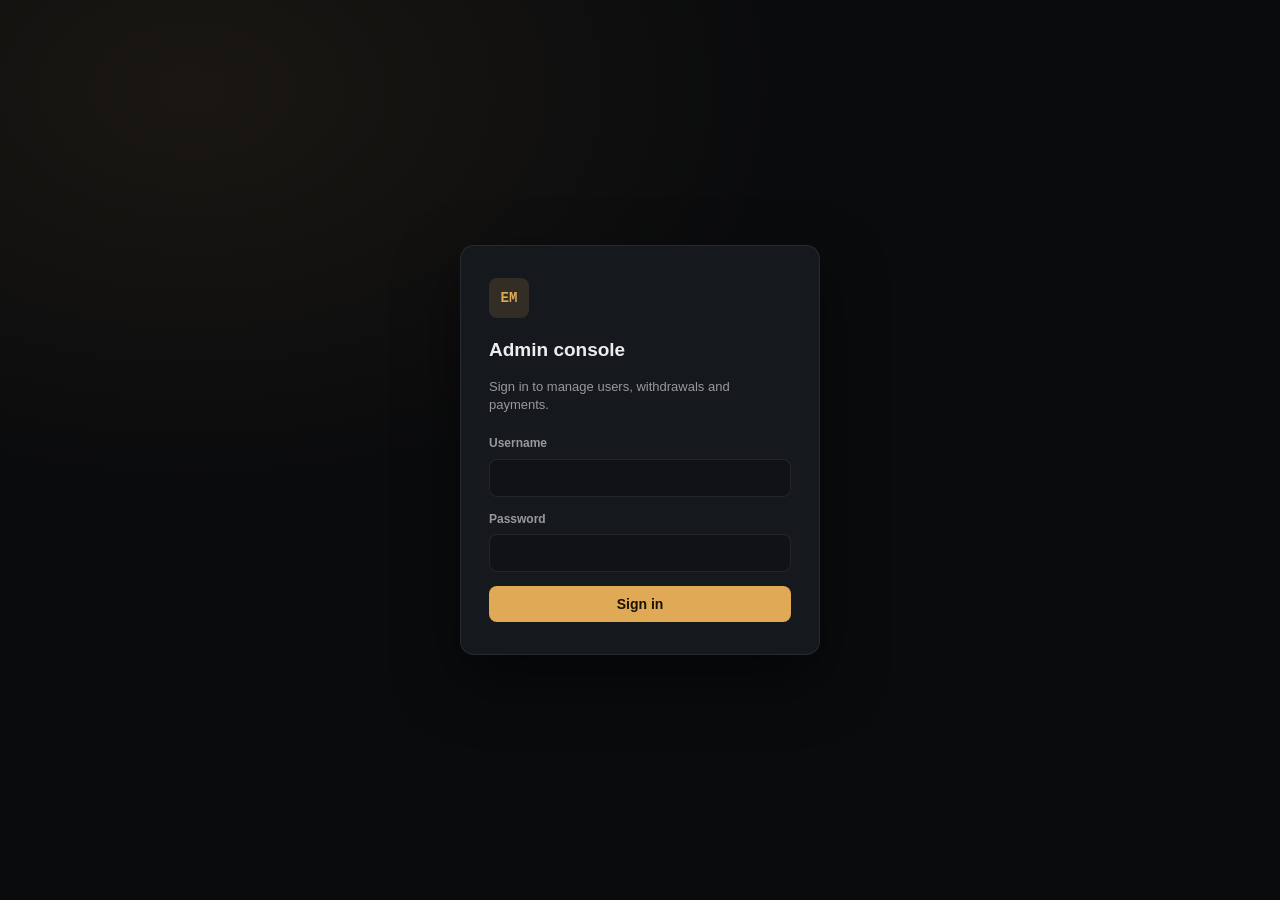
==== commit f286a5c7: "Add files via upload" ====
--- a/templates/admin.html
+++ b/templates/admin.html
@@ -1,596 +1,396 @@
 <!DOCTYPE html>
 <html lang="en">
-  <head>
-    <meta charset="UTF-8" />
-    <meta name="viewport" content="width=device-width,initial-scale=1" />
-    <title>Admin Console</title>
-    <link rel="icon" href="{{url_for('static', filename='images/favicon-180x180-1.png')}}">
-    <link rel="stylesheet" href="/static/css/admin.css" />
-    <link
-      rel="stylesheet"
-      href="https://cdnjs.cloudflare.com/ajax/libs/font-awesome/6.5.2/css/all.min.css"
-    />
-  </head>
-  <body>
-    <div class="adminApp">
-
-      
-<div id="adminLoginView" class="adminLoginShell adminLoginExperience">
-  <div class="adminLoginAmbient" aria-hidden="true">
-    <span class="adminLoginGlow adminLoginGlowOne"></span>
-    <span class="adminLoginGlow adminLoginGlowTwo"></span>
-    <span class="adminLoginGridWash"></span>
+<head>
+<meta charset="UTF-8">
+<meta name="viewport" content="width=device-width, initial-scale=1.0">
+<meta name="robots" content="noindex, nofollow">
+<title>Admin · EarnMaster</title>
+<link rel="stylesheet" href="/static/css/admin.css">
+</head>
+<body>
+
+<!-- ===================== LOGIN ===================== -->
+<section id="loginScreen" class="login-screen">
+  <form id="loginForm" class="login-card" autocomplete="off">
+    <div class="login-mark">EM</div>
+    <h1>Admin console</h1>
+    <p class="login-sub">Sign in to manage users, withdrawals and payments.</p>
+
+    <label class="field">
+      <span>Username</span>
+      <input type="text" id="loginUsername" name="username" required autocomplete="username">
+    </label>
+
+    <label class="field">
+      <span>Password</span>
+      <input type="password" id="loginPassword" name="password" required autocomplete="current-password">
+    </label>
+
+    <button type="submit" class="btn btn-primary btn-block" id="loginSubmit">Sign in</button>
+    <p class="login-error" id="loginError" hidden></p>
+  </form>
+</section>
+
+<!-- ===================== DASHBOARD ===================== -->
+<section id="dashboard" class="dashboard" hidden>
+
+  <header class="topbar">
+    <div class="topbar-brand">
+      <span class="brand-mark">EM</span>
+      <span class="brand-name">Admin console</span>
+    </div>
+    <div class="topbar-actions">
+      <input type="search" id="globalSearch" class="search-input" placeholder="Jump to user (id, phone, email)…">
+      <button class="btn btn-ghost btn-sm" id="themeToggle" title="Toggle theme">☀️</button>
+      <span class="topbar-user" id="adminUsername"></span>
+      <button class="btn btn-ghost" id="logoutBtn">Log out</button>
+    </div>
+  </header>
+
+  <nav class="tabbar">
+    <button class="tab-btn active" data-tab="overview">Overview</button>
+    <button class="tab-btn" data-tab="users">Users</button>
+    <button class="tab-btn" data-tab="withdrawals">Withdrawals</button>
+    <button class="tab-btn" data-tab="payments">Payments</button>
+    <button class="tab-btn" data-tab="tasks">Tasks</button>
+    <button class="tab-btn" data-tab="levels">Levels</button>
+    <button class="tab-btn" data-tab="broadcast">Broadcast</button>
+    <button class="tab-btn" data-tab="risk">Risk flags <span class="tab-dot" id="riskDot" hidden></span></button>
+    <button class="tab-btn" data-tab="audit">Audit log</button>
+  </nav>
+
+  <main class="content">
+
+    <!-- OVERVIEW -->
+    <div class="tab-panel active" id="panel-overview">
+      <div class="stat-grid" id="statGrid">
+        <div class="stat-card">
+          <span class="stat-label">Total users</span>
+          <span class="stat-value" id="statTotalUsers">–</span>
+        </div>
+        <div class="stat-card">
+          <span class="stat-label">Blocked users</span>
+          <span class="stat-value" id="statBlockedUsers">–</span>
+        </div>
+        <div class="stat-card accent-warn">
+          <span class="stat-label">Pending withdrawals</span>
+          <span class="stat-value" id="statPendingWithdrawals">–</span>
+        </div>
+        <div class="stat-card accent-warn">
+          <span class="stat-label">Pending payments</span>
+          <span class="stat-value" id="statPendingPayments">–</span>
+        </div>
+        <div class="stat-card accent-good">
+          <span class="stat-label">Balance held (GHS)</span>
+          <span class="stat-value" id="statTotalBalance">–</span>
+        </div>
+      </div>
+
+      <div class="chart-grid">
+        <div class="chart-card">
+          <div class="chart-card-head">
+            <h3>Signups — last 14 days</h3>
+          </div>
+          <svg id="signupsChart" class="mini-chart" viewBox="0 0 560 160" preserveAspectRatio="none"></svg>
+        </div>
+        <div class="chart-card">
+          <div class="chart-card-head">
+            <h3>Approved revenue (GHS) — last 14 days</h3>
+          </div>
+          <svg id="revenueChart" class="mini-chart" viewBox="0 0 560 160" preserveAspectRatio="none"></svg>
+        </div>
+      </div>
+
+      <div class="chart-card" style="margin-top:14px;">
+        <div class="chart-card-head">
+          <h3>Most-completed task categories</h3>
+        </div>
+        <div id="topCategoriesList" class="bar-list"></div>
+      </div>
+
+      <p class="hint">Use the tabs above to review users, approve or reject withdrawal requests, edit task and level economics, broadcast messages, and audit every admin action.</p>
+    </div>
+
+    <!-- USERS -->
+    <div class="tab-panel" id="panel-users">
+      <div class="panel-head">
+        <h2>Users</h2>
+        <div class="panel-head-actions">
+          <input type="search" id="userSearch" class="search-input" placeholder="Search name, phone or email…">
+          <button class="btn btn-ghost btn-sm" id="exportUsersCsv">Export CSV</button>
+        </div>
+      </div>
+      <div class="table-wrap">
+        <table>
+          <thead>
+            <tr>
+              <th>User</th>
+              <th>Phone</th>
+              <th>Email</th>
+              <th>Balance</th>
+              <th>Joined</th>
+              <th>Status</th>
+              <th></th>
+            </tr>
+          </thead>
+          <tbody id="usersTableBody">
+            <tr><td colspan="7" class="empty-row">Loading…</td></tr>
+          </tbody>
+        </table>
+      </div>
+    </div>
+
+    <!-- WITHDRAWALS -->
+    <div class="tab-panel" id="panel-withdrawals">
+      <div class="panel-head">
+        <h2>Withdrawals</h2>
+        <button class="btn btn-ghost btn-sm" id="refreshWithdrawals">Refresh</button>
+      </div>
+      <div class="table-wrap">
+        <table>
+          <thead>
+            <tr>
+              <th>User</th>
+              <th>Amount (GHS)</th>
+              <th>Network</th>
+              <th>Number</th>
+              <th>Name on account</th>
+              <th>Requested</th>
+              <th>Status</th>
+              <th></th>
+            </tr>
+          </thead>
+          <tbody id="withdrawalsTableBody">
+            <tr><td colspan="8" class="empty-row">Loading…</td></tr>
+          </tbody>
+        </table>
+      </div>
+    </div>
+
+    <!-- PAYMENTS -->
+    <div class="tab-panel" id="panel-payments">
+      <div class="panel-head">
+        <h2>Payments</h2>
+        <button class="btn btn-ghost btn-sm" id="refreshPayments">Refresh</button>
+      </div>
+      <div class="table-wrap">
+        <table>
+          <thead>
+            <tr>
+              <th>User</th>
+              <th>Type</th>
+              <th>Amount (GHS)</th>
+              <th>Reference</th>
+              <th>Provider</th>
+              <th>Requested</th>
+              <th>Status</th>
+              <th></th>
+            </tr>
+          </thead>
+          <tbody id="paymentsTableBody">
+            <tr><td colspan="8" class="empty-row">Loading…</td></tr>
+          </tbody>
+        </table>
+      </div>
+    </div>
+
+    <!-- TASKS -->
+    <div class="tab-panel" id="panel-tasks">
+      <div class="panel-head">
+        <h2>Tasks</h2>
+        <div class="panel-head-actions">
+          <button class="btn btn-ghost btn-sm" id="refreshTasks">Refresh</button>
+          <button class="btn btn-primary btn-sm" id="newTaskBtn">+ New task</button>
+        </div>
+      </div>
+      <div class="table-wrap">
+        <table>
+          <thead>
+            <tr>
+              <th>Title</th>
+              <th>Category</th>
+              <th>Reward (GHS)</th>
+              <th>Sort</th>
+              <th>Status</th>
+              <th></th>
+            </tr>
+          </thead>
+          <tbody id="tasksTableBody">
+            <tr><td colspan="6" class="empty-row">Loading…</td></tr>
+          </tbody>
+        </table>
+      </div>
+    </div>
+
+    <!-- LEVELS -->
+    <div class="tab-panel" id="panel-levels">
+      <div class="panel-head">
+        <h2>Level economics</h2>
+        <button class="btn btn-ghost btn-sm" id="refreshLevels">Refresh</button>
+      </div>
+      <p class="hint" style="margin-bottom:12px;">Edit unlock fees, final-stage fees and completion rewards. Changes apply to future unlocks/completions immediately.</p>
+      <div class="table-wrap">
+        <table>
+          <thead>
+            <tr>
+              <th>Level</th>
+              <th>Unlock fee</th>
+              <th>Final-stage fee</th>
+              <th>Completion reward</th>
+              <th>Tasks (base/total)</th>
+              <th>Status</th>
+              <th></th>
+            </tr>
+          </thead>
+          <tbody id="levelsTableBody">
+            <tr><td colspan="7" class="empty-row">Loading…</td></tr>
+          </tbody>
+        </table>
+      </div>
+    </div>
+
+    <!-- BROADCAST -->
+    <div class="tab-panel" id="panel-broadcast">
+      <div class="panel-head">
+        <h2>Broadcast a message</h2>
+      </div>
+      <form id="broadcastForm" class="broadcast-form">
+        <label class="field">
+          <span>Send to</span>
+          <select id="broadcastTarget" class="field-select">
+            <option value="all">All users</option>
+            <option value="active">Active (non-blocked) users</option>
+            <option value="blocked">Blocked users</option>
+          </select>
+        </label>
+        <label class="field">
+          <span>Title</span>
+          <input type="text" id="broadcastTitle" placeholder="e.g. Scheduled maintenance" required>
+        </label>
+        <label class="field">
+          <span>Message</span>
+          <textarea id="broadcastBody" rows="5" placeholder="Write the announcement…" required></textarea>
+        </label>
+        <button type="submit" class="btn btn-primary" id="broadcastSubmit">Send broadcast</button>
+        <p class="hint" id="broadcastHint"></p>
+      </form>
+    </div>
+
+    <!-- RISK FLAGS -->
+    <div class="tab-panel" id="panel-risk">
+      <div class="panel-head">
+        <h2>Risk flags</h2>
+        <div class="panel-head-actions">
+          <select id="riskStatusFilter" class="field-select">
+            <option value="open">Open</option>
+            <option value="resolved">Resolved</option>
+            <option value="">All</option>
+          </select>
+          <button class="btn btn-ghost btn-sm" id="refreshRisk">Refresh</button>
+        </div>
+      </div>
+      <div class="table-wrap">
+        <table>
+          <thead>
+            <tr>
+              <th>Severity</th>
+              <th>Category</th>
+              <th>Title</th>
+              <th>User</th>
+              <th>Raised</th>
+              <th>Status</th>
+              <th></th>
+            </tr>
+          </thead>
+          <tbody id="riskTableBody">
+            <tr><td colspan="7" class="empty-row">Loading…</td></tr>
+          </tbody>
+        </table>
+      </div>
+    </div>
+
+    <!-- AUDIT LOG -->
+    <div class="tab-panel" id="panel-audit">
+      <div class="panel-head">
+        <h2>Audit log</h2>
+        <div class="panel-head-actions">
+          <input type="search" id="auditSearch" class="search-input" placeholder="Search actor, target or summary…">
+          <button class="btn btn-ghost btn-sm" id="refreshAudit">Refresh</button>
+        </div>
+      </div>
+      <div class="table-wrap">
+        <table>
+          <thead>
+            <tr>
+              <th>When</th>
+              <th>Actor</th>
+              <th>Group</th>
+              <th>Action</th>
+              <th>Target</th>
+              <th>Summary</th>
+            </tr>
+          </thead>
+          <tbody id="auditTableBody">
+            <tr><td colspan="6" class="empty-row">Loading…</td></tr>
+          </tbody>
+        </table>
+      </div>
+    </div>
+
+  </main>
+</section>
+
+<!-- ===================== USER DETAIL DRAWER ===================== -->
+<div id="userDrawerBackdrop" class="drawer-backdrop" hidden>
+  <aside class="drawer">
+    <div class="drawer-head">
+      <div>
+        <h3 id="drawerUserName">User</h3>
+        <span class="drawer-sub mono" id="drawerUserId"></span>
+      </div>
+      <button class="btn btn-ghost btn-sm" id="drawerClose">Close</button>
+    </div>
+
+    <div class="drawer-body" id="drawerBody">
+      <div class="empty-row">Loading…</div>
+    </div>
+  </aside>
+</div>
+
+<!-- ===================== CONFIRM / REASON MODAL ===================== -->
+<div id="modalBackdrop" class="modal-backdrop" hidden>
+  <div class="modal-card">
+    <h3 id="modalTitle">Confirm</h3>
+    <p id="modalBody"></p>
+    <label class="field" id="modalTextField" hidden>
+      <span id="modalTextLabel">Value</span>
+      <input type="text" id="modalTextInput" placeholder="" autocomplete="off">
+    </label>
+    <label class="field" id="modalTextareaField" hidden>
+      <span id="modalTextareaLabel">Value</span>
+      <textarea id="modalTextareaInput" rows="3"></textarea>
+    </label>
+    <label class="field" id="modalSelectField" hidden>
+      <span id="modalSelectLabel">Category</span>
+      <select id="modalSelectInput" class="field-select"></select>
+    </label>
+    <label class="field" id="modalAmountField" hidden>
+      <span id="modalAmountLabel">Amount (GHS)</span>
+      <input type="number" id="modalAmountInput" name="admin_action_amount" placeholder="0.01" step="0.01" inputmode="decimal" autocomplete="off">
+    </label>
+    <label class="field" id="modalReasonField" hidden>
+      <span>Reason (optional)</span>
+      <input type="text" id="modalReasonInput" name="admin_action_reason" placeholder="e.g. suspicious activity" autocomplete="off" autocorrect="off" autocapitalize="off" spellcheck="false">
+    </label>
+    <div class="modal-actions">
+      <button class="btn btn-ghost" id="modalCancel">Cancel</button>
+      <button class="btn btn-primary" id="modalConfirm">Confirm</button>
+    </div>
   </div>
-
-  <main class="adminLoginStage" aria-labelledby="adminLoginTitle">
-    <section class="adminPanelCard adminLoginCard" aria-labelledby="adminLoginTitle" aria-describedby="adminLoginHint">
-      <div class="adminLoginHeader">
-        <div class="adminBrandMark adminLoginBrandMark" aria-hidden="true">
-          <i class="fas fa-building-shield"></i>
-        </div>
-        <div>
-          <div class="adminLoginKicker">EarnMaster</div>
-          <h1 id="adminLoginTitle" class="adminLoginTitle">Admin Portal</h1>
-        </div>
-      </div>
-
-      <p id="adminLoginHint" class="adminLoginLead">
-        Secure access for operations, approvals, and account control.
-      </p>
-
-      <form id="adminLoginForm" class="adminLoginForm" autocomplete="on" novalidate>
-        <div class="adminAuthGrid">
-          <label class="adminField" for="adminUsername">
-            <span class="adminFieldLabel">Username or email</span>
-            <input id="adminUsername" class="adminInput" type="text" placeholder="admin@earnmaster" autocomplete="username" />
-          </label>
-
-          <label class="adminField adminPasswordField" for="adminPassword">
-            <span class="adminFieldLabel">Password</span>
-            <div class="adminPasswordWrap">
-              <input id="adminPassword" class="adminInput" type="password" placeholder="Enter password" autocomplete="current-password" />
-              <button id="adminPasswordToggle" class="adminPasswordToggle" type="button" aria-label="Show password">
-                <i class="fas fa-eye"></i>
-              </button>
-            </div>
-          </label>
-        </div>
-
-        <div class="adminLoginOptionsRow">
-          <label class="adminRememberToggle" for="adminRememberMe">
-            <input id="adminRememberMe" type="checkbox" />
-            <span>Remember username</span>
-          </label>
-          <span class="adminLoginSecurityNote">
-            <i class="fas fa-lock"></i>
-            Protected session
-          </span>
-        </div>
-
-        <div class="adminAuthActions">
-          <button id="adminLoginBtn" class="adminPrimaryBtn adminLoginSubmit" type="submit">
-            <span>Access dashboard</span>
-            <i class="fas fa-arrow-right"></i>
-          </button>
-        </div>
-      </form>
-
-      <div id="adminLoginError" class="adminErrorText" role="alert" aria-live="polite"></div>
-    </section>
-  </main>
 </div>
 
-<div id="adminShellView" class="adminShellRoot" hidden>
-        <aside class="adminSidebar" id="adminSidebar" aria-label="Admin navigation">
-          <div class="adminSidebarTop">
-            <div class="adminSidebarBrand">
-              <div class="adminBrandMark adminSidebarMark">
-                <i class="fas fa-shield-halved"></i>
-              </div>
-              <div class="adminSidebarBrandCopy">
-                <div class="adminBrandEyebrow">Operations Console</div>
-                <div class="adminBrandTitle">Admin Dashboard</div>
-              </div>
-            </div>
-          </div>
-
-          <div class="adminSidebarSection">
-            <div class="adminSidebarLabel">Workspace</div>
-            <div class="adminSidebarNav">
-              <button class="adminSidebarLink active" type="button" data-tab="overview">
-                <i class="fas fa-chart-line"></i><span>Overview</span><span class="adminNavBadge adminNavBadgeLive" id="sidebarBadgeOverview">Live</span>
-              </button>
-              <button class="adminSidebarLink" type="button" data-tab="payments">
-                <i class="fas fa-credit-card"></i><span>Payments</span><span class="adminNavBadge" id="sidebarBadgePayments">0</span>
-              </button>
-              <button class="adminSidebarLink" type="button" data-tab="withdrawals">
-                <i class="fas fa-money-bill-wave"></i><span>Withdrawals</span><span class="adminNavBadge" id="sidebarBadgeWithdrawals">0</span>
-              </button>
-              <button class="adminSidebarLink" type="button" data-tab="users">
-                <i class="fas fa-users"></i><span>Users</span><span class="adminNavBadge" id="sidebarBadgeUsers">0</span>
-              </button>
-              <button class="adminSidebarLink" type="button" data-tab="risk">
-                <i class="fas fa-triangle-exclamation"></i><span>Risk / Flags</span><span class="adminNavBadge" id="sidebarBadgeRisk">0</span>
-              </button>
-              <button class="adminSidebarLink" type="button" data-tab="logs">
-                <i class="fas fa-clock-rotate-left"></i><span>Audit Logs</span><span class="adminNavBadge" id="sidebarBadgeLogs">0</span>
-              </button>
-            </div>
-          </div>
-
-          <div class="adminSidebarFooter">
-            <div class="adminSidebarStat">
-              <span class="statusDot live"></span>
-              <div>
-                <div class="adminSidebarStatLabel">Live connection</div>
-                <div id="adminStatusTextSidebar" class="adminSidebarStatValue">Connected</div>
-              </div>
-            </div>
-            <div class="adminSidebarHint">Premium control surface, not a box of unsorted alerts.</div>
-          </div>
-        </aside>
-
-        <button id="adminBackdrop" class="adminBackdrop" type="button" aria-label="Close sidebar" hidden></button>
-
-        <div class="adminTopbar">
-          <div class="adminTopbarLeft">
-            <div class="adminBrandMark">
-              <i class="fas fa-shield-halved"></i>
-            </div>
-            <div>
-              <div class="adminBrandEyebrow">Operations Console</div>
-              <div class="adminBrandTitle">Admin Dashboard</div>
-            </div>
-          </div>
-
-          <div class="adminTopbarSearch" role="search">
-            <i class="fas fa-search"></i>
-            <input id="adminShellSearch" type="search" placeholder="Search current workspace" autocomplete="off" />
-          </div>
-
-          <div class="adminTopbarRight">
-            <div class="adminTopbarStatus">
-              <span class="statusDot live"></span>
-              <span id="adminStatusText">Live connection</span>
-            </div>
-
-            <button id="adminNotificationBtn" class="adminGhostBtn adminIconBtn" type="button" aria-label="Open notifications">
-              <i class="fas fa-bell"></i>
-              <span id="adminNotificationCount" class="adminBadgeCount">0</span>
-            </button>
-
-            <button id="overviewRefreshBtn" class="adminGhostBtn" type="button">
-              <i class="fas fa-rotate-right"></i>
-              <span>Refresh</span>
-            </button>
-
-            <div class="adminTopbarProfileWrap">
-              <button
-                id="adminProfileBtn"
-                class="adminProfileBtn"
-                type="button"
-                
-              >
-                <span class="adminProfileAvatar"><i class="fas fa-user-shield"></i></span>
-                <span class="adminProfileCopy">
-                  <span class="adminProfileLabel">Signed in</span>
-                  <span class="adminProfileName">Admin</span>
-                </span>
-              </button>
-            </div>
-
-            <button id="adminLogoutBtn" class="adminPrimaryBtn" type="button">
-              <i class="fas fa-arrow-right-from-bracket"></i>
-              <span>Logout</span>
-            </button>
-          </div>
-        </div>
-
-        <div id="adminNotificationPanel" class="adminNotificationPanel" hidden>
-          <div class="adminNotificationPanelHead">
-            <div>
-              <div class="adminSectionEyebrow">Notifications</div>
-              <div class="adminNotificationTitle">Recent notifications</div>
-            </div>
-            <button id="adminNotificationCloseBtn" class="adminGhostBtn adminIconBtn" type="button" aria-label="Close notifications">
-              <i class="fas fa-xmark"></i>
-            </button>
-          </div>
-          <div id="adminNotificationList" class="adminNotificationList"></div>
-        </div>
-
-        <section class="adminPageHeader">
-          <div class="adminBreadcrumbs" id="adminBreadcrumbs">Operations Console / Overview</div>
-          <div class="adminPageHeaderRow">
-            <div class="adminPageHeaderCopy">
-              <div class="adminSectionEyebrow" id="adminPageEyebrow">Overview</div>
-              <h1 class="adminPageTitle" id="adminPageTitle">Admin Dashboard</h1>
-              <div class="adminPageSubtitle" id="adminPageSubtitle">Monitor approvals, risk, and system posture from one calm surface.</div>
-            </div>
-          </div>
-        </section>
-
-        <div class="adminShell">
-
-          <div class="adminWorkspace">
-            <div class="adminMainPanel">
-              <div class="adminPanelView active" data-panel="overview">
-                <div class="adminPanelCard">
-                  <div class="adminSummaryStrip adminOverviewSummary" id="overviewSummaryStrip">
-                    <div class="adminMetricCard">
-                      <div class="adminMetricLabel">Pending Unlock Payments</div>
-                      <div class="adminMetricValue" id="metricPendingUnlocks">0</div>
-                      <div class="adminMetricSub">Payments waiting for review</div>
-                    </div>
-
-                    <div class="adminMetricCard danger">
-                      <div class="adminMetricLabel">Pending Withdrawals</div>
-                      <div class="adminMetricValue" id="metricPendingWithdrawals">0</div>
-                      <div class="adminMetricSub">Manual payout requests in queue</div>
-                    </div>
-
-                    <div class="adminMetricCard">
-                      <div class="adminMetricLabel">Flagged Users</div>
-                      <div class="adminMetricValue" id="metricFlaggedUsers">0</div>
-                      <div class="adminMetricSub">Accounts under watch or review</div>
-                    </div>
-
-                    <div class="adminMetricCard danger">
-                      <div class="adminMetricLabel">Blocked Users</div>
-                      <div class="adminMetricValue" id="metricBlockedUsers">0</div>
-                      <div class="adminMetricSub">Accounts unable to access platform</div>
-                    </div>
-
-                    <div class="adminMetricCard success">
-                      <div class="adminMetricLabel">Active Today</div>
-                      <div class="adminMetricValue" id="metricActiveToday">0</div>
-                      <div class="adminMetricSub">Users seen recently</div>
-                    </div>
-
-                    <div class="adminMetricCard success">
-                      <div class="adminMetricLabel">Successful Payments</div>
-                      <div class="adminMetricValue" id="metricSuccessfulPayments">0</div>
-                      <div class="adminMetricSub">Verified payments applied successfully</div>
-                    </div>
-                  </div>
-
-                  <div class="adminSectionHead">
-                    <div>
-                      <div class="adminSectionEyebrow">Overview</div>
-                      <h2 class="adminSectionTitle">Admin Operations Overview</h2>
-                      <div class="adminSectionSub">
-                        Watch approvals, risks, and user enforcement from one place.
-                      </div>
-                    </div>
-                  </div>
-
-                  <div class="adminOverviewHero">
-                    <div>
-                      <div class="adminOverviewHeroEyebrow">System posture</div>
-                      <div class="adminOverviewHeroTitle">Keep approvals tight and abuse expensive.</div>
-                      <div class="adminOverviewHeroText">
-                        This panel shows live queue pressure, risk load, and account controls using your real backend data.
-                      </div>
-                    </div>
-
-                    <div class="adminOverviewHeroStats" id="overviewHeroStats"></div>
-                  </div>
-
-                  <div class="adminOverviewGrid adminGridTwo">
-                    <div class="adminInnerCard">
-                      <div class="adminBlockHead">
-                        <div>
-                          <div class="adminInnerTitle">Urgent queue items</div>
-                          <div class="adminInnerSub">Fast access to live admin pressure points.</div>
-                        </div>
-                      </div>
-                      <div class="adminUrgentStack" id="overviewUrgentCards"></div>
-                    </div>
-
-                    <div class="adminInnerCard">
-                      <div class="adminBlockHead">
-                        <div>
-                          <div class="adminInnerTitle">Policy state</div>
-                          <div class="adminInnerSub">Current operating rules reflected by backend controls.</div>
-                        </div>
-                      </div>
-                      <div class="adminPolicyList" id="overviewPolicyList"></div>
-                    </div>
-                  </div>
-
-                  <div class="adminOverviewLower">
-                    <div class="adminInnerCard">
-                      <div class="adminBlockHead">
-                        <div>
-                          <div class="adminInnerTitle">Recent system activity</div>
-                          <div class="adminInnerSub">Latest audit and queue events.</div>
-                        </div>
-                      </div>
-                      <div class="adminActivityFeed" id="overviewActivityFeed"></div>
-                    </div>
-                  </div>
-                </div>
-              </div>
-
-              <div class="adminPanelView" data-panel="payments">
-                <div class="adminPanelCard">
-                  <div class="adminSectionHead">
-                    <div>
-                      <div class="adminSectionEyebrow">Payments</div>
-                      <h2 class="adminSectionTitle">Payment Review</h2>
-                      <div class="adminSectionSub">Review Paystack and manual unlock payments, then resolve pending or mismatched transactions.</div>
-                    </div>
-
-                    <div class="adminSectionActions">
-                      <button class="adminPrimaryBtn" type="button" id="paymentsRefreshBtn">
-                        <i class="fas fa-rotate-right"></i>
-                        <span>Refresh</span>
-                      </button>
-                    </div>
-                  </div>
-
-                  <div class="adminPaymentsSummary" id="paymentsSummaryStrip"></div>
-
-                  <div class="adminQueueToolbar">
-                    <div class="adminSearchWrap">
-                      <i class="fas fa-search"></i>
-                      <input id="paymentsSearchInput" class="adminSearchInput" type="text" placeholder="Search by user, phone, reference, or amount" />
-                    </div>
-
-                    <div class="adminToolbarBlock">
-                      <div class="adminToolbarLabel">Status</div>
-                      <div class="adminFilterChips" id="paymentsStatusFilters"></div>
-                    </div>
-
-                    <div class="adminToolbarBlock">
-                      <div class="adminToolbarLabel">Type</div>
-                      <div class="adminFilterChips" id="paymentsTypeFilters"></div>
-                    </div>
-
-                    <div class="adminToolbarBlock adminDateRangeBlock">
-                      <div class="adminToolbarLabel">Date Range</div>
-                      <div class="adminFilterChips adminDatePresetChips" id="paymentsDatePresetFilters"></div>
-                      <div class="adminDateRangeControls adminCustomDateControls" id="paymentsCustomDateRange" hidden>
-                        <label class="adminDateField">
-                          <span>From</span>
-                          <input id="paymentsDateStart" class="adminDateInput" type="date" />
-                        </label>
-                        <label class="adminDateField">
-                          <span>To</span>
-                          <input id="paymentsDateEnd" class="adminDateInput" type="date" />
-                        </label>
-                      </div>
-                    </div>
-                  </div>
-
-                  <div class="adminTableShell">
-                    <div class="adminTableHead adminPaymentsTableHead">
-                      <div>Name</div>
-                      <div>User</div>
-                      <div>Type</div>
-                      <div>Level</div>
-                      <div>Expected</div>
-                      <div>Paid</div>
-                      <div>Reference</div>
-                      <div>Status</div>
-                      <div>Actions</div>
-                    </div>
-                    <div id="paymentsRows" class="adminTableBody"></div>
-                  </div>
-                </div>
-              </div>
-
-              <div class="adminPanelView" data-panel="withdrawals">
-                <div class="adminPanelCard">
-                  <div class="adminSectionHead">
-                    <div>
-                      <div class="adminSectionEyebrow">Withdrawals</div>
-                      <h2 class="adminSectionTitle">Payout Queue</h2>
-                      <div class="adminSectionSub">Approve, reject, or hold withdrawal requests with live balance context.</div>
-                    </div>
-
-                    <div class="adminSectionActions">
-                      <button class="adminPrimaryBtn" type="button" id="withdrawalsRefreshBtn">
-                        <i class="fas fa-rotate-right"></i>
-                        <span>Refresh</span>
-                      </button>
-                    </div>
-                  </div>
-
-                  <div class="adminWithdrawalsSummary" id="withdrawalsSummaryStrip"></div>
-
-                  <div class="adminQueueToolbar">
-                    <div class="adminSearchWrap">
-                      <i class="fas fa-search"></i>
-                      <input id="withdrawalsSearchInput" class="adminSearchInput" type="text" placeholder="Search by user, reference, number, or network" />
-                    </div>
-
-                    <div class="adminToolbarBlock">
-                      <div class="adminToolbarLabel">Status</div>
-                      <div class="adminFilterChips" id="withdrawalsStatusFilters"></div>
-                    </div>
-
-                    <div class="adminToolbarBlock adminDateRangeBlock">
-                      <div class="adminToolbarLabel">Date Range</div>
-                      <div class="adminFilterChips adminDatePresetChips" id="withdrawalsDatePresetFilters"></div>
-                      <div class="adminDateRangeControls adminCustomDateControls" id="withdrawalsCustomDateRange" hidden>
-                        <label class="adminDateField">
-                          <span>From</span>
-                          <input id="withdrawalsDateStart" class="adminDateInput" type="date" />
-                        </label>
-                        <label class="adminDateField">
-                          <span>To</span>
-                          <input id="withdrawalsDateEnd" class="adminDateInput" type="date" />
-                        </label>
-                      </div>
-                    </div>
-                  </div>
-
-                  <div class="adminTableShell">
-                    <div class="adminTableHead adminWithdrawalsTableHead">
-                      <div>Name</div><div>User</div><div>Amount</div><div>Balance @ Request</div><div>Active Level</div><div>Method</div><div>Requested</div><div>Status</div><div>Actions</div>
-                    </div>
-                    <div id="withdrawalsRows" class="adminTableBody"></div>
-                  </div>
-                </div>
-              </div>
-
-              <div class="adminPanelView" data-panel="users">
-                <div class="adminPanelCard">
-                  <div class="adminSectionHead">
-                    <div>
-                      <div class="adminSectionEyebrow">Users</div>
-                      <h2 class="adminSectionTitle">Account Controls</h2>
-                      <div class="adminSectionSub">Inspect accounts, control access, and force logout abusive users.</div>
-                    </div>
-
-                    <div class="adminSectionActions">
-                      <button class="adminPrimaryBtn" type="button" id="usersRefreshBtn">
-                        <i class="fas fa-rotate-right"></i>
-                        <span>Refresh</span>
-                      </button>
-                    </div>
-                  </div>
-
-                  <div class="adminUsersSummary" id="usersSummaryStrip"></div>
-
-                  <div class="adminQueueToolbar">
-                    <div class="adminSearchWrap">
-                      <i class="fas fa-search"></i>
-                      <input id="usersSearchInput" class="adminSearchInput" type="text" placeholder="Search by user, phone, email, or status" />
-                    </div>
-
-                    <div class="adminToolbarBlock">
-                      <div class="adminToolbarLabel">Status</div>
-                      <div class="adminFilterChips" id="usersStatusFilters"></div>
-                    </div>
-                  </div>
-
-                  <div class="adminTableShell">
-                    <div class="adminTableHead adminUsersTableHead">
-                      <div>Name</div>
-                      <div>User</div>
-                      <div>Status</div>
-                      <div>Balance</div>
-                      <div>Active Level</div>
-                      <div>Access</div>
-                      <div>Last Seen</div>
-                      <div>Actions</div>
-                    </div>
-                    <div id="usersRows" class="adminTableBody"></div>
-                  </div>
-                </div>
-              </div>
-
-              <div class="adminPanelView" data-panel="risk">
-                <div class="adminPanelCard">
-                  <div class="adminSectionHead">
-                    <div>
-                      <div class="adminSectionEyebrow">Risk / Flags</div>
-                      <h2 class="adminSectionTitle">Risk Review</h2>
-                      <div class="adminSectionSub">Investigate open risk flags and resolve them when reviewed.</div>
-                    </div>
-
-                    <div class="adminSectionActions">
-                      <button class="adminPrimaryBtn" type="button" id="riskRefreshBtn">
-                        <i class="fas fa-rotate-right"></i>
-                        <span>Refresh</span>
-                      </button>
-                    </div>
-                  </div>
-
-                  <div class="adminRiskSummary" id="riskSummaryStrip"></div>
-
-                  <div class="adminQueueToolbar">
-                    <div class="adminSearchWrap">
-                      <i class="fas fa-search"></i>
-                      <input id="riskSearchInput" class="adminSearchInput" type="text" placeholder="Search by title, target, category, or status" />
-                    </div>
-
-                    <div class="adminToolbarBlock">
-                      <div class="adminToolbarLabel">Severity</div>
-                      <div class="adminFilterChips" id="riskSeverityFilters"></div>
-                    </div>
-
-                    <div class="adminToolbarBlock">
-                      <div class="adminToolbarLabel">Category</div>
-                      <div class="adminFilterChips" id="riskCategoryFilters"></div>
-                    </div>
-                  </div>
-
-                  <div class="adminTableShell">
-                    <div class="adminTableHead">
-                      <div>Issue</div>
-                      <div>Category</div>
-                      <div>Subject</div>
-                      <div>State</div>
-                      <div>Severity</div>
-                      <div>Actions</div>
-                      <div></div>
-                      <div></div>
-                    </div>
-                    <div id="riskRows" class="adminTableBody"></div>
-                  </div>
-                </div>
-              </div>
-
-              <div class="adminPanelView" data-panel="logs">
-                <div class="adminPanelCard">
-                  <div class="adminSectionHead">
-                    <div>
-                      <div class="adminSectionEyebrow">Audit Logs</div>
-                      <h2 class="adminSectionTitle">Action Trail</h2>
-                      <div class="adminSectionSub">Track what the admin did, when they did it, and what they touched.</div>
-                    </div>
-
-                    <div class="adminSectionActions">
-                      <button class="adminPrimaryBtn" type="button" id="logsRefreshBtn">
-                        <i class="fas fa-rotate-right"></i>
-                        <span>Refresh</span>
-                      </button>
-                    </div>
-                  </div>
-
-                  <div class="adminLogsSummary" id="logsSummaryStrip"></div>
-
-                  <div class="adminQueueToolbar">
-                    <div class="adminSearchWrap">
-                      <i class="fas fa-search"></i>
-                      <input id="logsSearchInput" class="adminSearchInput" type="text" placeholder="Search by actor, action, target, or summary" />
-                    </div>
-
-                    <div class="adminToolbarBlock">
-                      <div class="adminToolbarLabel">Action Group</div>
-                      <div class="adminFilterChips" id="logsTypeFilters"></div>
-                    </div>
-                  </div>
-
-                  <div id="logsRows" class="adminLogsFeed"></div>
-                </div>
-              </div>
-            </div>
-
-            <div class="adminDetailPanel" id="adminDetailPanel" aria-hidden="true">
-              <div class="adminDetailCard">
-                <div class="adminDetailHeader">
-                  <div>
-                    <div class="adminDetailEyebrow">Inspector</div>
-                    <h2 class="adminDetailTitle" id="adminDetailTitle">Admin Inspector</h2>
-                  </div>
-                  <button id="adminDetailCloseBtn" class="adminGhostBtn adminIconBtn" type="button" aria-label="Close inspector">
-                    <i class="fas fa-xmark"></i>
-                  </button>
-                </div>
-                <div class="adminDetailText" id="adminDetailBody">
-                  Select a queue item, user, log, or risk flag to inspect details here.
-                </div>
-              </div>
-            </div>
-          </div>
-        </div>
-      </div>
-    </div>
-
-    <script src="/static/js/admin-shell.js" defer></script>
-  </body>
+<div id="toast" class="toast" hidden></div>
+
+<script src="/static/js/admin.js"></script>
+</body>
 </html>
--- a/static/css/admin.css
+++ b/static/css/admin.css
@@ -1,4396 +1,523 @@
-* {
-  box-sizing: border-box;
-}
-
-.adminTopbarLeft,
-.adminTopbarRight {
-  display: flex;
-  align-items: center;
+/* ============================================================
+   EarnMaster — Admin console
+   A small, focused ops console: dark ledger theme, amber accent
+   to keep it visually distinct from the consumer app (blue/violet).
+   ============================================================ */
+
+:root {
+  --a-bg0: #0a0b0d;
+  --a-bg1: #101216;
+  --a-surface: #15181d;
+  --a-surface2: #1b1f26;
+  --a-stroke: rgba(255, 255, 255, 0.08);
+  --a-text: rgba(255, 255, 255, 0.92);
+  --a-muted: rgba(255, 255, 255, 0.56);
+  --a-accent: #e0a955;
+  --a-accent-soft: rgba(224, 169, 85, 0.14);
+  --a-good: #3fc98a;
+  --a-good-soft: rgba(63, 201, 138, 0.14);
+  --a-bad: #ef5a6f;
+  --a-bad-soft: rgba(239, 90, 111, 0.14);
+  --a-warn: #e0a955;
+  --a-radius: 10px;
+  --a-mono: "JetBrains Mono", "SFMono-Regular", Consolas, "Liberation Mono", Menlo, monospace;
+  --a-sans: "Inter", -apple-system, BlinkMacSystemFont, "Segoe UI", sans-serif;
+}
+
+* { margin: 0; padding: 0; box-sizing: border-box; }
+
+/* The [hidden] attribute must always win over any class's `display`
+   property, otherwise elements toggled via `.hidden = true/false` in JS
+   (modals, panels, fields, toasts) stay visible even when "hidden". */
+[hidden] { display: none !important; }
+
+body {
+  background: var(--a-bg0);
+  color: var(--a-text);
+  font-family: var(--a-sans);
+  font-size: 14px;
+  line-height: 1.45;
+  min-height: 100vh;
+}
+
+button, input { font-family: inherit; font-size: inherit; color: inherit; }
+
+/* ---------------- Buttons ---------------- */
+.btn {
+  display: inline-flex;
+  align-items: center;
+  justify-content: center;
+  gap: 6px;
+  border: 1px solid transparent;
+  border-radius: 8px;
+  padding: 9px 16px;
+  font-weight: 600;
+  cursor: pointer;
+  transition: filter 120ms ease, background 120ms ease, transform 80ms ease;
+  white-space: nowrap;
+}
+.btn:active { transform: translateY(1px); }
+.btn-primary {
+  background: var(--a-accent);
+  color: #1a1206;
+}
+.btn-primary:hover { filter: brightness(1.08); }
+.btn-ghost {
+  background: transparent;
+  border-color: var(--a-stroke);
+  color: var(--a-text);
+}
+.btn-ghost:hover { background: var(--a-surface2); }
+.btn-block { width: 100%; }
+.btn-sm { padding: 6px 12px; font-size: 12.5px; }
+.btn-approve {
+  background: var(--a-good-soft);
+  color: var(--a-good);
+  border-color: rgba(63, 201, 138, 0.35);
+}
+.btn-approve:hover { filter: brightness(1.15); }
+.btn-reject {
+  background: var(--a-bad-soft);
+  color: var(--a-bad);
+  border-color: rgba(239, 90, 111, 0.35);
+}
+.btn-reject:hover { filter: brightness(1.15); }
+.btn:disabled { opacity: 0.45; cursor: not-allowed; }
+
+/* ---------------- Login ---------------- */
+.login-screen {
+  min-height: 100vh;
+  display: flex;
+  align-items: center;
+  justify-content: center;
+  padding: 24px;
+  background:
+    radial-gradient(600px 400px at 15% 10%, rgba(224, 169, 85, 0.08), transparent),
+    var(--a-bg0);
+}
+.login-card {
+  width: 100%;
+  max-width: 360px;
+  background: var(--a-surface);
+  border: 1px solid var(--a-stroke);
+  border-radius: 14px;
+  padding: 32px 28px;
+  display: flex;
+  flex-direction: column;
+  gap: 14px;
+  box-shadow: 0 24px 60px rgba(0, 0, 0, 0.5);
+}
+.login-mark {
+  width: 40px;
+  height: 40px;
+  border-radius: 8px;
+  background: var(--a-accent-soft);
+  color: var(--a-accent);
+  font-family: var(--a-mono);
+  font-weight: 700;
+  display: flex;
+  align-items: center;
+  justify-content: center;
+  margin-bottom: 4px;
+}
+.login-card h1 { font-size: 19px; font-weight: 700; }
+.login-sub { color: var(--a-muted); font-size: 13px; margin-bottom: 6px; }
+.field { display: flex; flex-direction: column; gap: 6px; }
+.field span { font-size: 12px; color: var(--a-muted); font-weight: 600; }
+.field input {
+  background: var(--a-bg1);
+  border: 1px solid var(--a-stroke);
+  border-radius: 8px;
+  padding: 10px 12px;
+  outline: none;
+}
+.field input:focus { border-color: var(--a-accent); }
+.login-error {
+  color: var(--a-bad);
+  font-size: 13px;
+  text-align: center;
+}
+
+/* ---------------- Shell ---------------- */
+.dashboard { min-height: 100vh; display: flex; flex-direction: column; }
+
+.topbar {
+  display: flex;
+  align-items: center;
+  justify-content: space-between;
+  padding: 14px 24px;
+  border-bottom: 1px solid var(--a-stroke);
+  background: var(--a-bg1);
+  position: sticky;
+  top: 0;
+  z-index: 10;
+}
+.topbar-brand { display: flex; align-items: center; gap: 10px; }
+.brand-mark {
+  width: 30px;
+  height: 30px;
+  border-radius: 7px;
+  background: var(--a-accent-soft);
+  color: var(--a-accent);
+  font-family: var(--a-mono);
+  font-weight: 700;
+  font-size: 12px;
+  display: flex;
+  align-items: center;
+  justify-content: center;
+}
+.brand-name { font-weight: 700; font-size: 15px; }
+.topbar-actions { display: flex; align-items: center; gap: 14px; }
+.topbar-user { color: var(--a-muted); font-size: 12.5px; font-family: var(--a-mono); }
+
+.tabbar {
+  display: flex;
+  gap: 4px;
+  padding: 10px 24px 0;
+  border-bottom: 1px solid var(--a-stroke);
+  background: var(--a-bg1);
+  overflow-x: auto;
+}
+.tab-btn {
+  background: transparent;
+  border: none;
+  color: var(--a-muted);
+  padding: 10px 14px;
+  font-weight: 600;
+  font-size: 13.5px;
+  cursor: pointer;
+  border-bottom: 2px solid transparent;
+  white-space: nowrap;
+}
+.tab-btn:hover { color: var(--a-text); }
+.tab-btn.active { color: var(--a-accent); border-bottom-color: var(--a-accent); }
+
+.content { flex: 1; padding: 24px; max-width: 1180px; width: 100%; margin: 0 auto; }
+
+.tab-panel { display: none; }
+.tab-panel.active { display: block; }
+
+/* ---------------- Overview ---------------- */
+.stat-grid {
+  display: grid;
+  grid-template-columns: repeat(auto-fit, minmax(170px, 1fr));
   gap: 12px;
-}
-
-.adminBrandEyebrow {
+  margin-bottom: 20px;
+}
+.stat-card {
+  background: var(--a-surface);
+  border: 1px solid var(--a-stroke);
+  border-radius: var(--a-radius);
+  padding: 16px 18px;
+  display: flex;
+  flex-direction: column;
+  gap: 8px;
+}
+.stat-card.accent-warn { border-color: rgba(224, 169, 85, 0.3); }
+.stat-card.accent-good { border-color: rgba(63, 201, 138, 0.3); }
+.stat-label { font-size: 12px; color: var(--a-muted); font-weight: 600; text-transform: uppercase; letter-spacing: 0.04em; }
+.stat-value { font-family: var(--a-mono); font-size: 26px; font-weight: 700; }
+.hint { color: var(--a-muted); font-size: 13px; }
+
+/* ---------------- Panels / tables ---------------- */
+.panel-head {
+  display: flex;
+  align-items: center;
+  justify-content: space-between;
+  gap: 12px;
+  margin-bottom: 14px;
+  flex-wrap: wrap;
+}
+.panel-head h2 { font-size: 17px; font-weight: 700; }
+.search-input {
+  background: var(--a-surface);
+  border: 1px solid var(--a-stroke);
+  border-radius: 8px;
+  padding: 8px 12px;
+  min-width: 220px;
+  outline: none;
+}
+.search-input:focus { border-color: var(--a-accent); }
+
+.table-wrap {
+  background: var(--a-surface);
+  border: 1px solid var(--a-stroke);
+  border-radius: var(--a-radius);
+  overflow: auto;
+}
+table { width: 100%; border-collapse: collapse; font-size: 13px; }
+thead th {
+  text-align: left;
+  padding: 12px 14px;
+  color: var(--a-muted);
+  font-weight: 600;
+  font-size: 11.5px;
+  text-transform: uppercase;
+  letter-spacing: 0.04em;
+  border-bottom: 1px solid var(--a-stroke);
+  white-space: nowrap;
+}
+tbody td {
+  padding: 12px 14px;
+  border-bottom: 1px solid var(--a-stroke);
+  vertical-align: middle;
+  white-space: nowrap;
+}
+tbody tr:last-child td { border-bottom: none; }
+tbody tr:hover { background: var(--a-surface2); }
+.empty-row { text-align: center; color: var(--a-muted); padding: 28px !important; white-space: normal; }
+
+.cell-name { font-weight: 600; }
+.cell-sub { display: block; color: var(--a-muted); font-size: 11.5px; font-family: var(--a-mono); }
+.mono { font-family: var(--a-mono); }
+
+.badge {
+  display: inline-flex;
+  align-items: center;
+  padding: 3px 9px;
+  border-radius: 999px;
   font-size: 11px;
   font-weight: 700;
   text-transform: uppercase;
-  letter-spacing: 0.08em;
-  color: var(--admin-text-3);
-}
-
-.statusDot {
-  width: 9px;
-  height: 9px;
+  letter-spacing: 0.03em;
+}
+.badge-good { background: var(--a-good-soft); color: var(--a-good); }
+.badge-warn { background: var(--a-accent-soft); color: var(--a-accent); }
+.badge-bad { background: var(--a-bad-soft); color: var(--a-bad); }
+.badge-neutral { background: var(--a-surface2); color: var(--a-muted); }
+
+.row-actions { display: flex; gap: 6px; justify-content: flex-end; }
+
+/* ---------------- Modal ---------------- */
+.modal-backdrop {
+  position: fixed;
+  inset: 0;
+  background: rgba(0, 0, 0, 0.6);
+  display: flex;
+  align-items: center;
+  justify-content: center;
+  z-index: 100;
+  padding: 20px;
+}
+.modal-card {
+  width: 100%;
+  max-width: 380px;
+  background: var(--a-surface);
+  border: 1px solid var(--a-stroke);
+  border-radius: 12px;
+  padding: 22px;
+  display: flex;
+  flex-direction: column;
+  gap: 12px;
+  box-shadow: 0 24px 60px rgba(0, 0, 0, 0.55);
+}
+.modal-card h3 { font-size: 16px; font-weight: 700; }
+.modal-card p { color: var(--a-muted); font-size: 13.5px; }
+.modal-actions { display: flex; justify-content: flex-end; gap: 8px; margin-top: 6px; }
+
+/* ---------------- Toast ---------------- */
+.toast {
+  position: fixed;
+  bottom: 22px;
+  left: 50%;
+  transform: translateX(-50%);
+  background: var(--a-surface2);
+  border: 1px solid var(--a-stroke);
+  color: var(--a-text);
+  padding: 11px 18px;
+  border-radius: 9px;
+  font-size: 13px;
+  font-weight: 600;
+  z-index: 200;
+  box-shadow: 0 12px 30px rgba(0, 0, 0, 0.5);
+}
+.toast.toast-error { border-color: rgba(239, 90, 111, 0.4); color: var(--a-bad); }
+.toast.toast-good { border-color: rgba(63, 201, 138, 0.4); color: var(--a-good); }
+
+/* ---------------- Light theme ---------------- */
+body.theme-light {
+  --a-bg0: #f4f5f7;
+  --a-bg1: #ffffff;
+  --a-surface: #ffffff;
+  --a-surface2: #f0f1f4;
+  --a-stroke: rgba(15, 18, 23, 0.1);
+  --a-text: rgba(15, 18, 23, 0.92);
+  --a-muted: rgba(15, 18, 23, 0.56);
+}
+body.theme-light .login-primary { color: #1a1206; }
+
+/* ---------------- Panel head actions / selects ---------------- */
+.panel-head-actions { display: flex; align-items: center; gap: 10px; flex-wrap: wrap; }
+.field-select {
+  background: var(--a-bg1);
+  border: 1px solid var(--a-stroke);
+  border-radius: 8px;
+  padding: 8px 10px;
+  outline: none;
+  color: var(--a-text);
+}
+.field-select:focus { border-color: var(--a-accent); }
+
+/* ---------------- Tab dot (unread indicator) ---------------- */
+.tab-dot {
+  display: inline-block;
+  width: 7px;
+  height: 7px;
   border-radius: 999px;
-  display: inline-block;
-}
-
-.statusDot.live {
-  background: var(--admin-green);
-  box-shadow: 0 0 0 6px rgba(49, 196, 141, 0.12);
-}
-
-.adminGhostBtn,
-.adminPrimaryBtn,
-.adminTab,
-.adminQuickBtn {
-  border: none;
-  cursor: pointer;
-  transition: transform 0.15s ease,
-    background 0.15s ease,
-    border-color 0.15s ease,
-    opacity 0.15s ease;
-}
-
-.adminGhostBtn {
-  min-height: 40px;
-  padding: 0 14px;
-  border-radius: 12px;
-  background: rgba(255, 255, 255, 0.045);
-  border: 1px solid var(--admin-border);
-  color: var(--admin-text);
-  display: inline-flex;
-  align-items: center;
-  gap: 8px;
-}
-
-.adminPrimaryBtn {
-  min-height: 42px;
-  padding: 0 15px;
-  border-radius: 12px;
-  background: linear-gradient(135deg, var(--admin-blue), var(--admin-cyan));
-  color: white;
-  font-weight: 700;
-  display: inline-flex;
-  align-items: center;
-  gap: 8px;
-  box-shadow: 0 14px 28px rgba(73, 197, 255, 0.15);
-}
-
-.adminGhostBtn:hover,
-.adminPrimaryBtn:hover,
-.adminTab:hover,
-.adminQuickBtn:hover,
-.adminListRow:hover {
-  transform: translateY(-1px);
-}
-
-.adminMetricCard.success {
-  border-color: rgba(49, 196, 141, 0.2);
-}
-
-.adminMetricCard.danger {
-  border-color: rgba(249, 112, 102, 0.18);
-}
-
-.adminMetricLabel {
-  font-size: 11px;
+  background: var(--a-bad);
+  margin-left: 6px;
+  vertical-align: middle;
+}
+
+/* ---------------- Charts ---------------- */
+.chart-grid {
+  display: grid;
+  grid-template-columns: repeat(auto-fit, minmax(320px, 1fr));
+  gap: 14px;
+}
+.chart-card {
+  background: var(--a-surface);
+  border: 1px solid var(--a-stroke);
+  border-radius: var(--a-radius);
+  padding: 16px 18px;
+}
+.chart-card-head { margin-bottom: 10px; }
+.chart-card-head h3 { font-size: 13px; font-weight: 700; color: var(--a-muted); text-transform: uppercase; letter-spacing: 0.03em; }
+.mini-chart { width: 100%; height: 140px; display: block; overflow: visible; }
+.mini-chart .bar { fill: var(--a-accent-soft); }
+.mini-chart .bar:hover { fill: var(--a-accent); }
+.mini-chart .axis-label { fill: var(--a-muted); font-size: 9px; font-family: var(--a-mono); }
+.mini-chart .value-label { fill: var(--a-text); font-size: 9px; font-family: var(--a-mono); text-anchor: middle; }
+
+.bar-list { display: flex; flex-direction: column; gap: 10px; }
+.bar-list-row { display: grid; grid-template-columns: 140px 1fr 40px; align-items: center; gap: 10px; font-size: 12.5px; }
+.bar-list-track { background: var(--a-surface2); border-radius: 6px; height: 10px; overflow: hidden; }
+.bar-list-fill { background: var(--a-accent); height: 100%; border-radius: 6px; }
+.bar-list-count { text-align: right; font-family: var(--a-mono); color: var(--a-muted); }
+
+/* ---------------- Clickable rows ---------------- */
+.row-clickable { cursor: pointer; }
+
+/* ---------------- Broadcast form ---------------- */
+.broadcast-form {
+  background: var(--a-surface);
+  border: 1px solid var(--a-stroke);
+  border-radius: var(--a-radius);
+  padding: 20px;
+  display: flex;
+  flex-direction: column;
+  gap: 14px;
+  max-width: 520px;
+}
+.broadcast-form textarea {
+  background: var(--a-bg1);
+  border: 1px solid var(--a-stroke);
+  border-radius: 8px;
+  padding: 10px 12px;
+  outline: none;
+  resize: vertical;
+  font-family: inherit;
+}
+.broadcast-form textarea:focus { border-color: var(--a-accent); }
+
+/* ---------------- Drawer ---------------- */
+.drawer-backdrop {
+  position: fixed;
+  inset: 0;
+  background: rgba(0, 0, 0, 0.55);
+  z-index: 150;
+  display: flex;
+  justify-content: flex-end;
+}
+.drawer {
+  width: 100%;
+  max-width: 460px;
+  height: 100%;
+  background: var(--a-bg1);
+  border-left: 1px solid var(--a-stroke);
+  display: flex;
+  flex-direction: column;
+  box-shadow: -24px 0 60px rgba(0, 0, 0, 0.4);
+  animation: drawer-in 160ms ease;
+}
+@keyframes drawer-in {
+  from { transform: translateX(24px); opacity: 0; }
+  to { transform: translateX(0); opacity: 1; }
+}
+.drawer-head {
+  display: flex;
+  align-items: flex-start;
+  justify-content: space-between;
+  padding: 18px 20px;
+  border-bottom: 1px solid var(--a-stroke);
+}
+.drawer-head h3 { font-size: 16px; font-weight: 700; }
+.drawer-sub { font-size: 11.5px; color: var(--a-muted); }
+.drawer-body { flex: 1; overflow-y: auto; padding: 18px 20px 40px; display: flex; flex-direction: column; gap: 20px; }
+
+.drawer-section { display: flex; flex-direction: column; gap: 10px; }
+.drawer-section-title {
+  font-size: 11.5px;
   font-weight: 700;
   text-transform: uppercase;
-  letter-spacing: 0.08em;
-  color: var(--admin-text-3);
-}
-
-.adminMetricSub {
-  margin-top: 8px;
-  font-size: 12px;
-  line-height: 1.4;
-  color: var(--admin-text-2);
-}
-
-.adminTabbar::-webkit-scrollbar {
-  display: none;
-}
-
-.adminSectionHead {
-  display: flex;
-  justify-content: space-between;
-  gap: 12px;
-  align-items: flex-start;
-  flex-wrap: wrap;
-}
-
-.adminSectionEyebrow,
-.adminDetailEyebrow {
-  font-size: 11px;
-  font-weight: 700;
-  text-transform: uppercase;
-  letter-spacing: 0.08em;
-  color: var(--admin-text-3);
-}
-
-.adminGridTwo {
-  display: grid;
-  grid-template-columns: 1.05fr 0.95fr;
-  gap: 12px;
-  margin-top: 16px;
-}
-
-.adminInnerTitle {
-  font-size: 15px;
-  font-weight: 700;
-  color: var(--admin-text);
-}
-
-.adminList {
-  margin-top: 12px;
-  display: flex;
-  flex-direction: column;
-  gap: 10px;
-}
-
-.adminListRow {
-  width: 100%;
-  min-height: 50px;
-  padding: 12px 14px;
-  border-radius: 14px;
-  background: rgba(255, 255, 255, 0.04);
-  border: 1px solid var(--admin-border);
-  color: var(--admin-text);
-  display: flex;
-  justify-content: space-between;
-  align-items: center;
-  gap: 10px;
-  text-align: left;
-}
-
-.adminQuickGrid {
-  margin-top: 12px;
-  display: grid;
-  grid-template-columns: repeat(2, minmax(0, 1fr));
-  gap: 10px;
-}
-
-.adminQuickBtn {
-  min-height: 86px;
-  padding: 14px;
-  border-radius: 16px;
-  background: rgba(255, 255, 255, 0.04);
-  border: 1px solid var(--admin-border);
-  color: var(--admin-text);
-  display: flex;
-  flex-direction: column;
-  align-items: flex-start;
-  justify-content: center;
-  gap: 10px;
-  text-align: left;
-}
-
-.adminQuickBtn i {
-  font-size: 18px;
-  color: var(--admin-cyan);
-}
-
-.adminPlaceholderState {
-  margin-top: 18px;
-  min-height: 320px;
-  border-radius: var(--admin-radius-lg);
-  border: 1px dashed rgba(255, 255, 255, 0.12);
-  background: rgba(255, 255, 255, 0.025);
-  display: grid;
-  place-items: center;
-  text-align: center;
-  padding: 24px;
-}
-
-.adminPlaceholderIcon {
-  width: 68px;
-  height: 68px;
-  margin: 0 auto 14px;
-  border-radius: 20px;
-  display: grid;
-  place-items: center;
-  background: rgba(255, 255, 255, 0.05);
-  color: var(--admin-cyan);
-  font-size: 26px;
-}
-
-.adminPlaceholderTitle {
-  font-size: 18px;
-  font-weight: 700;
-  color: var(--admin-text);
-}
-
-.adminPlaceholderText {
-  margin-top: 8px;
-  max-width: 520px;
-  font-size: 13px;
-  line-height: 1.6;
-  color: var(--admin-text-2);
-}
-
-.adminMiniList {
-  margin-top: 12px;
-  display: flex;
-  flex-direction: column;
-  gap: 10px;
-}
-
-.adminMiniListRow {
-  min-height: 46px;
-  padding: 0 12px;
-  border-radius: 14px;
-  background: rgba(255, 255, 255, 0.04);
-  border: 1px solid var(--admin-border);
-  display: flex;
-  align-items: center;
-  justify-content: space-between;
-  gap: 10px;
-  color: var(--admin-text);
-  font-size: 13px;
-  font-weight: 600;
-}
-
-.adminPill {
-  min-height: 24px;
-  padding: 0 9px;
-  border-radius: 999px;
-  display: inline-flex;
-  align-items: center;
-  font-size: 11px;
-  font-weight: 700;
-  white-space: nowrap;
-}
-
-.adminPill.info {
-  background: rgba(94, 162, 255, 0.14);
-  color: #cfe2ff;
-}
-
-.adminPill.warn {
-  background: rgba(245, 184, 79, 0.14);
-  color: #ffe7b2;
-}
-
-.adminPill.success {
-  background: rgba(49, 196, 141, 0.14);
-  color: #caf7e7;
-}
-
-.adminPill.danger {
-  background: rgba(249, 112, 102, 0.14);
-  color: #ffd2ce;
-}
-
-@media (max-width: 1280px) {
-.adminSummaryStrip {
-  grid-template-columns: repeat(3, minmax(0, 1fr));
-}
-
-}
-
-@media (max-width: 820px) {
-.adminApp {
-  padding: 12px;
-}
-
-.adminTopbar {
-  flex-direction: column;
-  align-items: stretch;
-}
-
-.adminTopbarLeft,
-  .adminTopbarRight {
-  flex-wrap: wrap;
-}
-
-.adminSummaryStrip {
-  grid-template-columns: repeat(2, minmax(0, 1fr));
-}
-
-.adminGridTwo {
-  grid-template-columns: 1fr;
-}
-
-.adminQuickGrid {
-  grid-template-columns: 1fr;
-}
-
-.adminSectionTitle,
-  .adminDetailTitle {
-  font-size: 24px;
-}
-
-}
-
-.adminOverviewHeroEyebrow {
-  font-size: 11px;
-  font-weight: 700;
-  text-transform: uppercase;
-  letter-spacing: 0.08em;
-  color: var(--admin-text-3);
-}
-
-.adminOverviewHeroStatLabel {
-  display: block;
-  font-size: 10px;
-  font-weight: 700;
-  text-transform: uppercase;
-  letter-spacing: 0.08em;
-  color: var(--admin-text-3);
-}
-
-.adminOverviewHeroStatValue {
-  display: block;
-  margin-top: 6px;
-  font-size: 18px;
-  font-weight: 700;
-  color: var(--admin-text);
-}
-
-.adminOverviewGrid,
-.adminOverviewLower {
-  margin-top: 16px;
-}
-
-.adminBlockHead {
-  display: flex;
-  justify-content: space-between;
-  gap: 10px;
-  align-items: flex-start;
-  flex-wrap: wrap;
-}
-
-.adminInnerSub {
-  margin-top: 5px;
-  font-size: 12px;
-  line-height: 1.5;
-  color: var(--admin-text-2);
-}
-
-.adminUrgentStack {
-  margin-top: 12px;
-  display: flex;
-  flex-direction: column;
-  gap: 10px;
-}
-
-.adminUrgentCard {
-  width: 100%;
-  padding: 14px;
-  border-radius: 16px;
-  background: rgba(255, 255, 255, 0.04);
-  border: 1px solid var(--admin-border);
-  color: var(--admin-text);
-  text-align: left;
-}
-
-.adminUrgentCardTop {
-  display: flex;
-  justify-content: space-between;
-  gap: 10px;
-  align-items: flex-start;
-  flex-wrap: wrap;
-}
-
-.adminUrgentCardTitle {
-  font-size: 14px;
-  line-height: 1.3;
-  font-weight: 700;
-  color: var(--admin-text);
-}
-
-.adminUrgentCardSub {
-  margin-top: 8px;
-  font-size: 12px;
-  color: var(--admin-text-2);
-}
-
-.adminActivityFeed,
-.adminPolicyList {
-  margin-top: 12px;
-  display: flex;
-  flex-direction: column;
-  gap: 10px;
-}
-
-.adminActivityRow,
-.adminPolicyRow {
-  width: 100%;
-  padding: 12px 13px;
-  border-radius: 15px;
-  background: rgba(255, 255, 255, 0.04);
-  border: 1px solid var(--admin-border);
-  color: var(--admin-text);
-  display: flex;
-  align-items: center;
-  gap: 12px;
-  text-align: left;
-}
-
-.adminActivityIcon {
-  width: 42px;
-  height: 42px;
-  border-radius: 14px;
-  display: grid;
-  place-items: center;
-  background: rgba(94, 162, 255, 0.12);
-  color: var(--admin-cyan);
-  flex: 0 0 auto;
-}
-
-.adminActivityText {
-  min-width: 0;
+  letter-spacing: 0.04em;
+  color: var(--a-muted);
+}
+.drawer-grid { display: grid; grid-template-columns: 1fr 1fr; gap: 10px; }
+.drawer-stat { background: var(--a-surface2); border-radius: 8px; padding: 10px 12px; }
+.drawer-stat-label { display: block; font-size: 10.5px; color: var(--a-muted); text-transform: uppercase; letter-spacing: 0.03em; margin-bottom: 4px; }
+.drawer-stat-value { font-family: var(--a-mono); font-weight: 700; font-size: 15px; }
+
+.toggle-row { display: flex; align-items: center; justify-content: space-between; padding: 8px 0; border-bottom: 1px solid var(--a-stroke); }
+.toggle-row:last-child { border-bottom: none; }
+.toggle-row-label { font-size: 13px; }
+.toggle-row-sub { display: block; font-size: 11px; color: var(--a-muted); }
+
+.switch { position: relative; width: 38px; height: 21px; flex-shrink: 0; }
+.switch input { opacity: 0; width: 0; height: 0; }
+.switch-track {
+  position: absolute; inset: 0; background: var(--a-surface2);
+  border: 1px solid var(--a-stroke); border-radius: 999px; cursor: pointer; transition: background 120ms ease;
+}
+.switch-track::before {
+  content: ""; position: absolute; width: 15px; height: 15px; left: 2px; top: 2px;
+  background: var(--a-muted); border-radius: 50%; transition: transform 120ms ease, background 120ms ease;
+}
+.switch input:checked + .switch-track { background: var(--a-good-soft); border-color: rgba(63, 201, 138, 0.5); }
+.switch input:checked + .switch-track::before { transform: translateX(17px); background: var(--a-good); }
+.switch input:disabled + .switch-track { opacity: 0.5; cursor: not-allowed; }
+
+.note-item {
+  background: var(--a-surface2);
+  border-radius: 8px;
+  padding: 10px 12px;
+  font-size: 12.5px;
+}
+.note-item-meta { color: var(--a-muted); font-size: 10.5px; margin-top: 4px; font-family: var(--a-mono); }
+.note-add-row { display: flex; gap: 8px; }
+.note-add-row input {
   flex: 1;
-}
-
-.adminActivityTitle,
-.adminPolicyLabel {
-  font-size: 13px;
-  font-weight: 700;
-  color: var(--admin-text);
-}
-
-.adminActivitySub,
-.adminPolicyValue {
-  margin-top: 4px;
-  font-size: 12px;
-  line-height: 1.5;
-  color: var(--admin-text-2);
-}
-
-.adminActivityTime {
-  font-size: 11px;
-  font-weight: 600;
-  color: var(--admin-text-3);
-  white-space: nowrap;
-}
-
-.adminPolicyRow {
-  justify-content: space-between;
-}
-
-.adminPaymentsSummary {
-  display: grid;
-  grid-template-columns: repeat(4, minmax(0, 1fr));
-  gap: 10px;
-  margin-top: 16px;
-}
-
-.adminMiniMetric.warn {
-  border-color: rgba(245, 184, 79, 0.18);
-}
-
-.adminMiniMetric.success {
-  border-color: rgba(49, 196, 141, 0.18);
-}
-
-.adminMiniMetric.info {
-  border-color: rgba(94, 162, 255, 0.18);
-}
-
-.adminMiniMetric.danger {
-  border-color: rgba(249, 112, 102, 0.18);
-}
-
-.adminSearchWrap i {
-  position: absolute;
-  top: 50%;
-  left: 12px;
-  transform: translateY(-50%);
-  color: var(--admin-text-3);
-  font-size: 12px;
-}
-
-.adminPaymentsTableHead,
-.adminPaymentsTableRow {
-  grid-template-columns: minmax(120px, 200px) 1.05fr 0.9fr 0.55fr 0.8fr 0.8fr 1.2fr 0.8fr 1fr;
-}
-
-.adminWithdrawalsTableHead,
-.adminWithdrawalsTableRow {
-  grid-template-columns: minmax(120px, 200px) 1.05fr 0.9fr 0.9fr 0.9fr 1.1fr 0.8fr 0.8fr 1fr;
-}
-
-.adminActionsCell {
-  overflow: visible;
-}
-
-.adminActionBtn.success {
-  border-color: rgba(49, 196, 141, 0.18);
-  background: rgba(49, 196, 141, 0.10);
-}
-
-.adminActionBtn.warn {
-  border-color: rgba(245, 184, 79, 0.18);
-  background: rgba(245, 184, 79, 0.10);
-}
-
-.adminActionBtn.info {
-  border-color: rgba(94, 162, 255, 0.18);
-  background: rgba(94, 162, 255, 0.10);
-}
-
-.adminActionBtn.ghost {
-  background: rgba(255, 255, 255, 0.035);
-}
-
-.adminWithdrawalsSummary {
-  display: grid;
-  grid-template-columns: repeat(4, minmax(0, 1fr));
-  gap: 10px;
-  margin-top: 16px;
-}
-
-.adminUsersSummary {
-  display: grid;
-  grid-template-columns: repeat(4, minmax(0, 1fr));
-  gap: 10px;
-  margin-top: 16px;
-}
-
-.adminUserAccessTags {
-  display: flex;
-  flex-wrap: wrap;
-  gap: 6px;
-}
-
-.adminAccessTag {
-  min-height: 24px;
-  padding: 0 8px;
-  border-radius: 999px;
-  display: inline-flex;
-  align-items: center;
-  font-size: 10px;
-  font-weight: 700;
-  background: rgba(255, 255, 255, 0.06);
-  color: var(--admin-text-2);
-  border: 1px solid var(--admin-border);
-}
-
-.adminInspectorWrap {
-  display: flex;
-  flex-direction: column;
-  gap: 12px;
-}
-
-.adminInspectorEyebrow {
-  font-size: 10px;
-  font-weight: 700;
-  text-transform: uppercase;
-  letter-spacing: 0.08em;
-  color: var(--admin-text-3);
-}
-
-.adminInspectorBlockTitle {
-  font-size: 14px;
-  font-weight: 700;
-  color: var(--admin-text);
-}
-
-.adminInspectorToggleGrid {
-  display: grid;
-  grid-template-columns: repeat(2, minmax(0, 1fr));
-  gap: 8px;
-  margin-top: 12px;
-}
-
-.adminInspectorToggleBtn {
-  min-height: 46px;
-  padding: 0 12px;
-  border-radius: 12px;
-  border: 1px solid var(--admin-border);
-  cursor: pointer;
-  display: flex;
-  justify-content: space-between;
-  align-items: center;
-  gap: 8px;
-  font-size: 12px;
-  font-weight: 700;
-}
-
-.adminInspectorToggleBtn.enabled {
-  background: rgba(49, 196, 141, 0.10);
-  border-color: rgba(49, 196, 141, 0.18);
-  color: var(--admin-text);
-}
-
-.adminInspectorToggleBtn.disabled {
-  background: rgba(249, 112, 102, 0.08);
-  border-color: rgba(249, 112, 102, 0.16);
-  color: var(--admin-text);
-}
-
-.adminInspectorActions {
-  display: flex;
-  flex-wrap: wrap;
-  gap: 8px;
-  margin-top: 12px;
-}
-
-.adminInspectorActionBtn {
-  min-height: 36px;
-  padding: 0 12px;
-  border-radius: 11px;
-  border: 1px solid var(--admin-border);
-  cursor: pointer;
-  font-size: 12px;
-  font-weight: 700;
-  color: var(--admin-text);
-  background: rgba(255, 255, 255, 0.04);
-}
-
-.adminInspectorActionBtn.success {
-  border-color: rgba(49, 196, 141, 0.18);
-  background: rgba(49, 196, 141, 0.10);
-}
-
-.adminInspectorActionBtn.warn {
-  border-color: rgba(245, 184, 79, 0.18);
-  background: rgba(245, 184, 79, 0.10);
-}
-
-.adminInspectorActionBtn.info {
-  border-color: rgba(94, 162, 255, 0.18);
-  background: rgba(94, 162, 255, 0.10);
-}
-
-.adminInspectorActionBtn.danger {
-  border-color: rgba(249, 112, 102, 0.18);
-  background: rgba(249, 112, 102, 0.10);
-}
-
-.adminInspectorActionBtn.ghost {
-  background: rgba(255, 255, 255, 0.035);
-}
-
-.adminInspectorSessionNote {
-  margin-top: 12px;
-  font-size: 12px;
-  line-height: 1.5;
-  color: var(--admin-text-2);
-}
-
-.adminInspectorList {
-  margin-top: 12px;
-  display: flex;
-  flex-direction: column;
-  gap: 8px;
-}
-
-.adminInspectorListRow {
-  padding: 10px 11px;
-  border-radius: 13px;
-  background: rgba(255, 255, 255, 0.035);
-  border: 1px solid var(--admin-border);
-  display: flex;
-  justify-content: space-between;
-  gap: 10px;
-  align-items: flex-start;
-}
-
-.adminInspectorListTitle {
-  font-size: 12px;
-  font-weight: 700;
-  color: var(--admin-text);
-}
-
-.adminInspectorListSub {
-  margin-top: 4px;
-  font-size: 11px;
-  line-height: 1.45;
-  color: var(--admin-text-2);
-}
-
-.adminInspectorEmpty {
-  font-size: 12px;
-  line-height: 1.55;
-  color: var(--admin-text-2);
-}
-
-.adminInspectorFlash {
-  margin-top: 10px;
-  padding: 10px 11px;
-  border-radius: 13px;
-  background: rgba(94, 162, 255, 0.10);
-  border: 1px solid rgba(94, 162, 255, 0.16);
-  color: var(--admin-text);
-  font-size: 12px;
-  line-height: 1.5;
-}
-
-.adminRiskSummary,
-.adminLogsSummary {
-  display: grid;
-  grid-template-columns: repeat(4, minmax(0, 1fr));
-  gap: 10px;
-  margin-top: 16px;
-}
-
-.adminLogsFeed {
-  margin-top: 16px;
-  display: flex;
-  flex-direction: column;
-  gap: 10px;
-}
-
-.adminLogRow {
-  width: 100%;
-  padding: 14px;
-  border-radius: 16px;
-  background: rgba(255, 255, 255, 0.04);
-  border: 1px solid var(--admin-border);
-  color: var(--admin-text);
-  text-align: left;
-  cursor: pointer;
-  transition: transform 0.15s ease,
-    background 0.15s ease,
-    border-color 0.15s ease;
-}
-
-.adminLogRow:hover {
-  transform: translateY(-1px);
-  background: rgba(255, 255, 255, 0.05);
-}
-
-.adminLogRowTop {
-  display: flex;
-  justify-content: space-between;
-  gap: 12px;
-  align-items: flex-start;
-  flex-wrap: wrap;
-}
-
-.adminLogTitle {
-  font-size: 13px;
-  line-height: 1.5;
-  font-weight: 700;
-  color: var(--admin-text);
-  max-width: 780px;
-}
-
-.adminLogMeta {
-  margin-top: 8px;
-  display: flex;
-  flex-wrap: wrap;
-  gap: 10px;
-  font-size: 11px;
-  line-height: 1.45;
-  color: var(--admin-text-3);
-}
-
-@media (max-width: 560px) {
-.adminSummaryStrip {
-  grid-template-columns: 1fr;
-}
-
-.adminTabbar {
-  gap: 8px;
-}
-
-.adminTab {
-  min-height: 40px;
-  padding: 0 12px;
-  border-radius: 12px;
-  font-size: 13px;
-}
-
-.adminPanelCard,
-  .adminDetailCard {
-  padding: 13px;
-  border-radius: 18px;
-}
-
-.adminSectionTitle,
-  .adminDetailTitle {
-  font-size: 21px;
-}
-
-.adminMetricValue {
-  font-size: 24px;
-}
-
-.adminOverviewHero {
-  margin-top: 14px;
-  padding: 13px;
-  border-radius: 16px;
-}
-
-.adminOverviewHeroTitle {
-  font-size: 21px;
-}
-
-.adminActivityRow,
-  .adminPolicyRow,
-  .adminUrgentCard {
-  padding: 12px;
-  border-radius: 14px;
-}
-
-.adminActivityRow {
-  align-items: flex-start;
-  flex-wrap: wrap;
-}
-
-.adminActivityTime {
-  width: 100%;
-}
-
-.adminPaymentsSummary {
-  grid-template-columns: 1fr;
-}
-
-.adminMiniMetric {
-  border-radius: 14px;
-}
-
-.adminWithdrawalsSummary {
-  grid-template-columns: 1fr;
-}
-
-.adminUsersSummary {
-  grid-template-columns: 1fr;
-}
-
-.adminInspectorBlock {
-  padding: 11px;
-  border-radius: 14px;
-}
-
-.adminInspectorHeroTitle {
-  font-size: 17px;
-}
-
-.adminInspectorActions {
-  flex-direction: column;
-}
-
-.adminInspectorActionBtn {
-  width: 100%;
-}
-
-.adminRiskSummary,
-  .adminLogsSummary {
-  grid-template-columns: 1fr;
-}
-
-.adminLogRow {
-  padding: 12px;
-  border-radius: 14px;
-}
-
-}
-
-[hidden] {
-  display: none !important;
-}
-
-.adminLoginShell,
-.adminShellRoot {
-  max-width: 1600px;
-  margin: 0 auto;
-}
-
-.adminLoginCard,
-.adminPanelCard,
-.adminDetailCard {
-  backdrop-filter: blur(18px);
-  -webkit-backdrop-filter: blur(18px);
-  box-shadow: var(--admin-shadow);
-  border: 1px solid var(--admin-border);
-}
-
-.adminPasswordToggle:hover {
-  background: rgba(109, 94, 252, 0.16);
-  color: var(--admin-text);
-  transform: translateY(-50%) scale(1.03);
-}
-
-.adminPasswordField .adminInput {
-  padding-right: 58px;
-}
-
-@keyframes adminEnter {
-  from { opacity: 0; transform: translateY(12px); filter: blur(8px); }
-  to { opacity: 1; transform: translateY(0); filter: blur(0); }
-}
-
-.adminBrandMark {
-  width: 48px;
-  height: 48px;
-  border-radius: 16px;
-  display: inline-flex;
-  place-items: center;
-  background: linear-gradient(135deg, var(--admin-blue), var(--admin-cyan));
-  border: 1px solid rgba(94, 162, 255, 0.18);
-  color: #fff;
-  font-size: 18px;
-  align-items: center;
-  justify-content: center;
-  box-shadow: 0 14px 32px rgba(109, 94, 252, 0.28);
-}
-
-.adminThemeBtn {
-  min-width: 106px;
-}
-
-.adminPanelCard,
-.adminDetailCard,
-.adminMetricCard,
-.adminInnerCard,
-.adminUrgentCard,
-.adminLogRow,
-.adminTableRow {
-  transition: transform 0.24s ease, box-shadow 0.24s ease, border-color 0.24s ease, background 0.24s ease, opacity 0.24s ease;
-}
-
-.adminPanelCard:hover,
-.adminMetricCard:hover,
-.adminInnerCard:hover,
-.adminUrgentCard:hover,
-.adminLogRow:hover,
-.adminTableRow:hover {
-  transform: translateY(-2px);
-  box-shadow: 0 18px 42px rgba(0, 0, 0, 0.22);
-}
-
-@keyframes adminPanelFade {
-  from { opacity: 0; transform: translateY(10px); }
-  to { opacity: 1; transform: translateY(0); }
-}
-
-.adminSummaryStrip,
-.adminOverviewGrid,
-.adminOverviewLower,
-.adminQueueToolbar,
-.adminTableShell,
-.adminLogsFeed,
-.adminRiskSummary,
-.adminPaymentsSummary,
-.adminWithdrawalsSummary,
-.adminUsersSummary {
-  transition: opacity 0.25s ease, transform 0.25s ease;
-}
-
-.adminMiniMetric,
-.adminMetricCard,
-.adminPill,
-.adminActionBtn,
-.adminFilterChip,
-.adminQuickBtn,
-.adminGhostBtn,
-.adminPrimaryBtn {
-  border-radius: 14px;
-}
-
-html[data-theme="light"] .adminToast {
-  background: rgba(255, 255, 255, 0.95);
-  color: rgba(15, 23, 42, 0.96);
-}
-
-@keyframes toastIn {
-  from { opacity: 0; transform: translateY(-8px) scale(0.96); }
-  to { opacity: 1; transform: translateY(0) scale(1); }
-}
-
-.adminPanelView.active .adminPanelCard,
-.adminPanelView.active .adminDetailCard {
-  animation: panelGlow 1.2s ease;
-}
-
-@keyframes panelGlow {
-  0% { box-shadow: var(--admin-shadow); }
-  50% { box-shadow: 0 0 0 1px rgba(109, 94, 252, 0.18), 0 0 0 12px rgba(109, 94, 252, 0.05), var(--admin-shadow); }
-  100% { box-shadow: var(--admin-shadow); }
-}
-
-@media (max-width: 1240px) {
-.adminShell {
-  grid-template-columns: 250px minmax(0, 1fr);
-}
-
-.adminDetailPanel {
-  grid-column: 1 / -1;
-  position: static;
-}
-
-}
-
-.adminPill.neutral,
-.adminMiniMetric.neutral {
-  background: rgba(148, 163, 184, 0.14);
-  color: rgba(226, 232, 240, 0.85);
-}
-
-html[data-theme="light"] {
-  --admin-bg: #edf2f8;
-  --admin-bg-2: #f5f7fb;
-  --admin-panel: rgba(255, 255, 255, 0.88);
-  --admin-card: rgba(255, 255, 255, 0.82);
-  --admin-card-strong: rgba(255, 255, 255, 0.99);
-  --admin-surface: rgba(15, 23, 42, 0.035);
-  --admin-surface-2: rgba(15, 23, 42, 0.05);
-  --admin-border: rgba(25, 42, 66, 0.08);
-  --admin-border-strong: rgba(94, 162, 255, 0.24);
-  --admin-text: rgba(9, 20, 35, 0.98);
-  --admin-text-2: rgba(39, 54, 73, 0.72);
-  --admin-text-3: rgba(39, 54, 73, 0.52);
-  --admin-shadow: 0 18px 36px rgba(27, 41, 61, 0.1);
-  --admin-shadow-soft: 0 12px 26px rgba(27, 41, 61, 0.08);
-  --admin-bg-3: #ffffff;
-  --admin-card-2: rgba(255, 255, 255, 0.94);
-  --admin-card-3: rgba(248, 250, 253, 0.98);
-}
-
-body::before {
-  content: "";
-  position: fixed;
-  inset: 0;
-  pointer-events: none;
-  background-image: radial-gradient(rgba(255, 255, 255, 0.032) 1px, transparent 1px);
-  background-size: 22px 22px;
-  opacity: 0.2;
-  mix-blend-mode: soft-light;
-}
-
-button,
-input,
-select,
-textarea {
-  font: inherit;
-}
-
-button:focus-visible,
-input:focus-visible,
-select:focus-visible,
-textarea:focus-visible {
-  outline: 2px solid rgba(111, 168, 255, 0.6);
-  outline-offset: 2px;
-}
-
-.adminLoginShell {
-  min-height: calc(100vh - 40px);
-  display: grid;
-  place-items: center;
-  padding: 8px 0;
-}
-
-.adminLoginLayout {
-  width: min(1180px, 100%);
-  display: grid;
-  grid-template-columns: 1.08fr 0.92fr;
-  gap: 18px;
-  align-items: stretch;
-}
-
-.adminLoginBrandPanel,
-.adminLoginCard {
-  position: relative;
-  overflow: hidden auto;
-  scrollbar-gutter: stable;
-  overscroll-behavior: contain;
-  border-radius: 30px;
-  border: 1px solid var(--admin-border);
-  box-shadow: var(--admin-shadow);
-  backdrop-filter: blur(18px);
-  -webkit-backdrop-filter: blur(18px);
-}
-
-.adminLoginBrandPanel {
-  padding: 28px;
-  background: radial-gradient(circle at top right, rgba(75, 208, 255, 0.13), transparent 28%),
-    radial-gradient(circle at bottom left, rgba(111, 168, 255, 0.15), transparent 34%),
-    linear-gradient(180deg, rgba(10, 17, 31, 0.92), rgba(9, 16, 28, 0.84));
-  display: flex;
-  flex-direction: column;
-  justify-content: space-between;
-  gap: 24px;
-  min-height: 620px;
-}
-
-.adminLoginBadge,
-.adminLoginTrustChip,
-.adminLoginMetaItem {
-  display: inline-flex;
-  align-items: center;
-  gap: 8px;
-}
-
-.adminLoginBadge {
-  width: fit-content;
-  padding: 8px 12px;
-  border-radius: 999px;
-  background: rgba(255, 255, 255, 0.05);
-  color: var(--admin-text-2);
-  border: 1px solid var(--admin-border);
-  font-size: 12px;
-  font-weight: 700;
-  letter-spacing: 0.01em;
-}
-
-.adminLoginBrandMark {
-  width: 74px;
-  height: 74px;
-  border-radius: 22px;
-  font-size: 24px;
-  box-shadow: 0 18px 34px rgba(91, 155, 255, 0.14);
-}
-
-.adminLoginKicker {
-  font-size: 12px;
-  font-weight: 800;
-  letter-spacing: 0.2em;
-  text-transform: uppercase;
-  color: var(--admin-text-3);
-}
-
-.adminLoginTitle {
-  margin: 0;
-  max-width: 12ch;
-  font-size: clamp(42px, 5.1vw, 68px);
-  line-height: 0.94;
-  letter-spacing: -0.05em;
-}
-
-.adminLoginLead {
-  margin: 0;
-  max-width: 540px;
-  font-size: 17px;
-  line-height: 1.7;
-  color: var(--admin-text-2);
-}
-
-.adminLoginFeatureList {
-  display: grid;
-  gap: 14px;
-  margin-top: auto;
-}
-
-.adminLoginFeature {
-  display: flex;
-  gap: 12px;
-  align-items: flex-start;
-  padding: 14px 15px;
-  border-radius: 18px;
-  background: rgba(255, 255, 255, 0.04);
-  border: 1px solid var(--admin-border);
-}
-
-.adminLoginFeatureIcon {
-  width: 38px;
-  height: 38px;
-  border-radius: 12px;
-  display: grid;
-  place-items: center;
-  background: linear-gradient(135deg, rgba(111, 168, 255, 0.16), rgba(75, 208, 255, 0.12));
-  border: 1px solid rgba(111, 168, 255, 0.16);
-  color: var(--admin-text);
-  flex: none;
-}
-
-.adminLoginFeatureTitle {
-  font-size: 14px;
-  font-weight: 700;
-  color: var(--admin-text);
-}
-
-.adminLoginFeatureText {
-  margin-top: 3px;
-  font-size: 13px;
-  line-height: 1.55;
-  color: var(--admin-text-2);
-}
-
-.adminLoginTrustRow {
-  display: flex;
-  flex-wrap: wrap;
-  gap: 10px;
-}
-
-.adminLoginTrustChip {
-  padding: 10px 12px;
-  border-radius: 999px;
-  background: rgba(255, 255, 255, 0.045);
-  border: 1px solid var(--admin-border);
-  color: var(--admin-text-2);
-  font-size: 12px;
-  font-weight: 700;
-}
-
-.adminLoginMetaRow {
-  margin-top: 18px;
-  display: flex;
-  flex-wrap: wrap;
-  gap: 10px;
-}
-
-.adminLoginMetaItem {
-  padding: 10px 12px;
-  border-radius: 999px;
-  background: rgba(255, 255, 255, 0.045);
-  border: 1px solid var(--admin-border);
-  color: var(--admin-text-2);
-  font-size: 12px;
-  font-weight: 700;
-}
-
-.adminAuthGrid {
-  display: grid;
-  gap: 14px;
-  margin-top: 18px;
-}
-
-.adminField {
-  display: grid;
-  gap: 8px;
-  position: relative;
-}
-
-.adminFieldLabel {
-  font-size: 12px;
-  font-weight: 700;
-  color: var(--admin-text-2);
-}
-
-.adminInput {
-  width: 100%;
-  min-height: 52px;
-  padding: 0 16px;
-  border-radius: 16px;
-  border: 1px solid var(--admin-border);
-  background: rgba(255, 255, 255, 0.04);
-  color: var(--admin-text);
+  background: var(--a-bg1);
+  border: 1px solid var(--a-stroke);
+  border-radius: 8px;
+  padding: 8px 10px;
   outline: none;
-  transition: border-color 0.16s ease, background 0.16s ease, box-shadow 0.16s ease, transform 0.16s ease;
-}
-
-.adminInput::placeholder {
-  color: rgba(220, 229, 244, 0.4);
-}
-
-.adminInput:focus {
-  border-color: rgba(111, 168, 255, 0.38);
-  background: rgba(255, 255, 255, 0.06);
-  box-shadow: 0 0 0 4px rgba(111, 168, 255, 0.12);
-}
-
-.adminPasswordWrap {
-  position: relative;
-}
-
-.adminPasswordToggle {
-  position: absolute;
-  top: 50%;
-  right: 10px;
-  transform: translateY(-50%);
-  width: 38px;
-  height: 38px;
-  border: 1px solid var(--admin-border);
-  border-radius: 12px;
-  background: rgba(255, 255, 255, 0.04);
-  color: var(--admin-text-2);
-  display: inline-flex;
-  align-items: center;
-  justify-content: center;
-  cursor: pointer;
-  transition: transform 0.2s ease, background 0.2s ease, color 0.2s ease;
-  inset: 50% 10px auto auto;
-  min-height: 36px;
-  min-width: 36px;
-}
-
-.adminLoginNote {
-  margin-top: 14px;
-  padding: 14px 15px;
-  border-radius: 16px;
-  background: rgba(94, 168, 255, 0.08);
-  border: 1px solid rgba(111, 168, 255, 0.16);
-  color: var(--admin-text-2);
-  font-size: 13px;
-  line-height: 1.6;
-}
-
-.adminAuthActions {
-  margin-top: 18px;
-  display: flex;
-  gap: 10px;
-}
-
-.adminLoginSubmit {
-  width: 100%;
-  justify-content: center;
-}
-
-.adminErrorText {
-  margin-top: 12px;
-  min-height: 20px;
-  font-size: 13px;
-  color: #ff8d7b;
-  font-weight: 700;
-}
-
-.adminSidebarMark {
-  width: 50px;
-  height: 50px;
-  border-radius: 16px;
-  flex: none;
-}
-
-.adminSidebarStatLabel {
-  font-size: 11px;
-  text-transform: uppercase;
-  letter-spacing: 0.12em;
-  color: var(--admin-text-3);
-}
-
-.adminSidebarStatValue {
-  font-size: 13px;
-  color: var(--admin-text-2);
-  font-weight: 700;
-}
-
-.adminBackdrop {
-  display: none;
-  border: none;
-  background: rgba(1, 7, 15, 0.44);
-  backdrop-filter: blur(2px);
-  -webkit-backdrop-filter: blur(2px);
-  position: fixed;
-  inset: 0;
-  z-index: 22;
-}
-
-.adminTopbar,
-.adminPageHeader,
-.adminShell,
-.adminNotificationPanel {
-  grid-column: 2;
-}
-
-.adminPageTitle {
-  margin: 4px 0 0;
-  font-size: clamp(28px, 2.2vw, 40px);
-  line-height: 1.05;
-  letter-spacing: -0.04em;
-}
-
-.adminPageSubtitle {
-  max-width: 74ch;
-  margin-top: 8px;
-  color: var(--admin-text-2);
-  line-height: 1.62;
-}
-
-.adminBreadcrumbs {
-  font-size: 11px;
-  text-transform: uppercase;
-  letter-spacing: 0.14em;
-  color: var(--admin-text-3);
-}
-
-.adminNotificationTitle {
-  margin-top: 5px;
-  font-size: 18px;
-  font-weight: 750;
-}
-
-.adminNotificationItem {
-  padding: 12px 14px;
-  border-radius: 16px;
-  background: rgba(255, 255, 255, 0.035);
-  border: 1px solid var(--admin-border);
-}
-
-.adminNotificationItemTop {
-  display: flex;
-  justify-content: space-between;
-  gap: 10px;
-  align-items: center;
-}
-
-.adminNotificationItemTitle {
-  font-weight: 700;
-  color: var(--admin-text);
-}
-
-.adminNotificationItemText {
-  margin-top: 5px;
-  color: var(--admin-text-2);
-  line-height: 1.5;
-  font-size: 13px;
-}
-
-.adminNotificationItemMeta {
-  margin-top: 8px;
-  font-size: 11px;
-  color: var(--admin-text-3);
-  text-transform: uppercase;
-  letter-spacing: 0.08em;
-}
-
-.adminMetricCard,
-.adminPanelCard,
-.adminDetailCard,
-.adminInnerCard {
-  background: linear-gradient(180deg, var(--admin-card-2), var(--admin-card));
-  border: 1px solid var(--admin-border);
-  box-shadow: var(--admin-shadow-soft);
-  backdrop-filter: blur(16px);
-  -webkit-backdrop-filter: blur(16px);
-}
-
-.adminMetricValue {
-  margin-top: 8px;
-  font-size: 30px;
-  line-height: 1;
-  font-weight: 700;
-  letter-spacing: -0.03em;
-  color: var(--admin-text);
-}
-
-.adminPanelCard,
-.adminDetailCard {
-  padding: 18px;
-  border-radius: 26px;
-  background: var(--admin-card-2);
-  border: 1px solid var(--admin-border);
-  box-shadow: var(--admin-shadow);
-}
-
-.adminSectionTitle,
-.adminDetailTitle {
-  margin: 6px 0 0;
-  font-size: clamp(24px, 2vw, 32px);
-  line-height: 1.05;
-  font-weight: 700;
-  letter-spacing: -0.03em;
-  color: var(--admin-text);
-}
-
-.adminSectionSub,
-.adminDetailText {
-  margin-top: 6px;
-  font-size: 13px;
-  line-height: 1.62;
-  color: var(--admin-text-2);
-}
-
-.adminOverviewHero {
-  margin-top: 18px;
-  padding: 20px;
-  border-radius: 24px;
-  background: radial-gradient(circle at top right, rgba(75, 208, 255, 0.11), transparent 28%),
-    linear-gradient(135deg, rgba(111, 168, 255, 0.1), rgba(255, 255, 255, 0.02));
-  border: 1px solid rgba(111, 168, 255, 0.12);
-  display: grid;
-  grid-template-columns: 1.2fr 0.8fr;
-  gap: 14px;
-  align-items: stretch;
-}
-
-.adminOverviewHeroTitle {
-  margin-top: 6px;
-  font-size: clamp(24px, 2.4vw, 40px);
-  line-height: 1.02;
-  font-weight: 800;
-  letter-spacing: -0.04em;
-  color: var(--admin-text);
-}
-
-.adminOverviewHeroText {
-  margin-top: 8px;
-  font-size: 13px;
-  line-height: 1.65;
-  color: var(--admin-text-2);
-  max-width: 70ch;
-}
-
-.adminOverviewHeroStats {
-  display: grid;
-  grid-template-columns: repeat(2, minmax(0, 1fr));
-  gap: 10px;
-}
-
-.adminOverviewHeroStat,
-.adminMiniMetric,
-.adminInspectorStat,
-.adminPolicyItem,
-.adminNotificationItem,
-.adminQueueToolbar,
-.adminTableShell,
-.adminLogsFeed,
-.adminEmptyState {
-  border-radius: 20px;
-}
-
-.adminOverviewHeroStat {
-  padding: 14px;
-  border-radius: 16px;
-  background: rgba(255, 255, 255, 0.04);
-  border: 1px solid var(--admin-border);
-}
-
-.adminMiniMetric {
-  padding: 14px;
-  border-radius: 16px;
-  background: rgba(255, 255, 255, 0.04);
-  border: 1px solid var(--admin-border);
-  box-shadow: var(--admin-shadow-soft);
-}
-
-.adminMiniMetricLabel {
-  font-size: 11px;
-  font-weight: 700;
-  text-transform: uppercase;
-  letter-spacing: 0.1em;
-  color: var(--admin-text-3);
-}
-
-.adminMiniMetricValue {
-  margin-top: 6px;
-  font-size: 24px;
-  font-weight: 800;
-  color: var(--admin-text);
-  letter-spacing: -0.02em;
-}
-
-.adminSearchInput::placeholder {
-  color: rgba(220, 229, 244, 0.42);
-}
-
-.adminToolbarBlock {
-  display: grid;
-  gap: 8px;
-}
-
-.adminToolbarLabel {
-  font-size: 11px;
-  font-weight: 800;
-  text-transform: uppercase;
-  letter-spacing: 0.1em;
-  color: var(--admin-text-3);
-}
-
-.adminFilterChips {
-  display: flex;
-  gap: 8px;
-  flex-wrap: wrap;
-}
-
-.adminFilterChip {
-  min-height: 38px;
-  padding: 0 12px;
-  border-radius: 999px;
-  border: 1px solid var(--admin-border);
-  background: rgba(255, 255, 255, 0.035);
-  color: var(--admin-text-2);
-  cursor: pointer;
-  font-size: 12px;
-  font-weight: 700;
-}
-
-.adminFilterChip.active {
-  background: linear-gradient(135deg, rgba(111, 168, 255, 0.18), rgba(75, 208, 255, 0.12));
-  border-color: var(--admin-border-strong);
-  color: var(--admin-text);
-}
-
-.adminDateRangeBlock {
-  min-width: 280px;
-}
-
-.adminDatePresetChips {
-  max-width: 520px;
-}
-
-.adminDateRangeControls {
-  display: flex;
-  align-items: center;
-  flex-wrap: wrap;
-  gap: 8px;
-}
-
-.adminCustomDateControls {
-  margin-top: 8px;
-}
-
-.adminDateField {
-  min-width: 126px;
-  display: grid;
-  gap: 4px;
-  color: var(--admin-text-3);
-  font-size: 10px;
-  font-weight: 800;
-  letter-spacing: 0.08em;
-  text-transform: uppercase;
-}
-
-.adminDateInput {
-  min-height: 38px;
-  width: 100%;
-  padding: 0 10px;
-  border-radius: 12px;
-  border: 1px solid var(--admin-border);
-  background: rgba(255, 255, 255, 0.04);
-  color: var(--admin-text);
-}
-
-.adminDateInput:disabled {
-  opacity: 0.45;
-  cursor: not-allowed;
-}
-
-.adminTableHead,
-.adminTableRow {
-  display: grid;
-  grid-template-columns: 1.05fr 0.9fr 0.55fr 0.8fr 0.8fr 1.2fr 0.8fr 1.35fr;
-  gap: 0;
-  align-items: center;
-}
-
-.adminTableRow {
-  padding: 14px 16px;
-  border-top: 1px solid rgba(255, 255, 255, 0.03);
-  cursor: pointer;
-  transition: background 0.16s ease, transform 0.16s ease;
-  background: transparent;
-}
-
-.adminTableRow:hover {
-  background: rgba(111, 168, 255, 0.055);
-}
-
-.adminCell {
-  min-width: 0;
-}
-
-.adminCellPrimary {
-  font-size: 14px;
-  font-weight: 700;
-  color: var(--admin-text);
-  word-break: break-word;
-}
-
-.adminCellSub {
-  margin-top: 4px;
-  font-size: 12px;
-  line-height: 1.45;
-  color: var(--admin-text-3);
-  word-break: break-word;
-}
-
-.adminUsersTableHead,
-.adminUsersTableRow {
-  grid-template-columns: minmax(120px, 200px) minmax(118px, 0.95fr) minmax(88px, 0.72fr) minmax(98px, 0.78fr) minmax(104px, 0.82fr) minmax(118px, 0.94fr) minmax(124px, 1fr) minmax(158px, 1.1fr);
-}
-
-.adminNameCell .adminCellPrimary,
-.adminNameCell .adminCellSub {
-  overflow-wrap: anywhere;
-  word-break: normal;
-}
-
-.adminNameCell {
-  min-width: 120px;
-  max-width: 200px;
-  white-space: normal;
-  word-break: break-word;
-  overflow-wrap: anywhere;
-}
-
+}
+.note-add-row input:focus { border-color: var(--a-accent); }
+
+.mini-log-item { font-size: 12px; padding: 8px 0; border-bottom: 1px solid var(--a-stroke); }
+.mini-log-item:last-child { border-bottom: none; }
+.mini-log-item-meta { color: var(--a-muted); font-size: 10.5px; font-family: var(--a-mono); margin-top: 2px; }
+
+.action-row { display: flex; gap: 8px; flex-wrap: wrap; }
+
+/* ---------------- Responsive ---------------- */
 @media (max-width: 640px) {
-.adminPaymentsSummary {
-  grid-template-columns: 1fr 1fr;
-}
-
-.adminQueueToolbar {
-  padding: 12px;
-  border-radius: 16px;
-}
-
-.adminTableRow {
-  grid-template-columns: 1fr;
-}
-
-.adminRowActions {
-  gap: 8px;
-}
-
-.adminUsersSummary {
-  grid-template-columns: 1fr 1fr;
-}
-
-.adminInspectorGrid,
-  .adminInspectorToggleGrid {
-  grid-template-columns: 1fr;
-}
-
-.adminTabbar {
-  grid-template-columns: 1fr 1fr;
-}
-
-.adminSummaryStrip {
-  grid-template-columns: 1fr;
-}
-
-.adminTopbarRight {
-  width: 100%;
-  justify-content: flex-start;
-}
-
-.adminToastHost {
-  left: 14px;
-  right: 14px;
-}
-
-.adminUsersTableRow {
-  grid-template-columns: 1fr;
-}
-
-.adminDateRangeBlock {
-  min-width: 0;
-  width: 100%;
-}
-
-.adminDateRangeControls,
-  .adminDateField {
-  width: 100%;
-}
-
-}
-
-.adminRowActions,
-.adminActionsCell {
-  justify-content: flex-end;
-}
-
-.adminRowActions {
-  display: flex;
-  flex-wrap: wrap;
-  gap: 8px;
-}
-
-.adminActionBtn {
-  min-height: 36px;
-  padding: 0 12px;
-  border-radius: 12px;
-  border: 1px solid var(--admin-border);
-  cursor: pointer;
-  font-size: 11px;
-  font-weight: 700;
-  color: var(--admin-text);
-  background: rgba(255, 255, 255, 0.04);
-}
-
-.adminActionBtn.ghost:hover {
-  background: rgba(255, 255, 255, 0.08);
-}
-
-.adminActionBtn.danger {
-  border-color: rgba(249, 112, 102, 0.16);
-  background: rgba(249, 112, 102, 0.1);
-}
-
-.adminPill,
-.adminAccessTag {
-  display: inline-flex;
-  align-items: center;
-  gap: 6px;
-  min-height: 30px;
-  padding: 0 10px;
-  border-radius: 999px;
-  border: 1px solid var(--admin-border);
-  background: rgba(255, 255, 255, 0.04);
-  color: var(--admin-text-2);
-  font-size: 12px;
-  font-weight: 700;
-}
-
-.adminPill.success,
-.adminMiniMetric.success {
-  background: rgba(49, 196, 141, 0.12);
-  color: #9ef0cf;
-  border-color: rgba(49, 196, 141, 0.16);
-}
-
-.adminPill.warn,
-.adminMiniMetric.warn {
-  background: rgba(245, 158, 11, 0.14);
-  color: #ffd38a;
-  border-color: rgba(242, 182, 79, 0.18);
-}
-
-.adminPill.danger,
-.adminMiniMetric.danger {
-  background: rgba(239, 68, 68, 0.15);
-  color: #ffb0b0;
-  border-color: rgba(251, 123, 107, 0.18);
-}
-
-.adminPill.info,
-.adminMiniMetric.info {
-  background: rgba(109, 94, 252, 0.14);
-  color: #c6bfff;
-  border-color: rgba(111, 168, 255, 0.18);
-}
-
-.adminInnerCard {
-  padding: 16px;
-  border-radius: 22px;
-  background: rgba(255, 255, 255, 0.035);
-  border: 1px solid var(--admin-border);
-}
-
-.adminInspectorBlock {
-  padding: 13px;
-  border-radius: 16px;
-  background: rgba(255, 255, 255, 0.04);
-  border: 1px solid var(--admin-border);
-  display: grid;
-  gap: 14px;
-}
-
-.adminInspectorTop {
-  display: flex;
-  justify-content: space-between;
-  gap: 12px;
-  align-items: flex-start;
-  flex-wrap: wrap;
-}
-
-.adminInspectorEyebrow,
-.adminInspectorBlockTitle {
-  font-size: 11px;
-  text-transform: uppercase;
-  letter-spacing: 0.12em;
-  color: var(--admin-text-3);
-  font-weight: 800;
-}
-
-.adminInspectorHeroTitle {
-  margin-top: 4px;
-  font-size: 20px;
-  font-weight: 800;
-  line-height: 1.1;
-  color: var(--admin-text);
-  letter-spacing: -0.02em;
-}
-
-.adminInspectorHeroSub {
-  margin-top: 6px;
-  font-size: 13px;
-  line-height: 1.55;
-  color: var(--admin-text-2);
-}
-
-.adminInspectorGrid {
-  display: grid;
-  grid-template-columns: repeat(2, minmax(0, 1fr));
-  gap: 10px;
-  margin-top: 14px;
-}
-
-.adminInspectorStat {
-  padding: 12px;
-  border-radius: 14px;
-  background: rgba(255, 255, 255, 0.035);
-  border: 1px solid var(--admin-border);
-}
-
-.adminInspectorStatLabel {
-  font-size: 11px;
-  font-weight: 700;
-  text-transform: uppercase;
-  letter-spacing: 0.1em;
-  color: var(--admin-text-3);
-}
-
-.adminInspectorStatValue {
-  margin-top: 6px;
-  font-size: 13px;
-  font-weight: 700;
-  color: var(--admin-text);
-  line-height: 1.55;
-  word-break: break-word;
-}
-
-.adminEmptyState {
-  padding: 24px;
-  text-align: center;
-  border: 1px dashed var(--admin-border);
-  background: rgba(255, 255, 255, 0.03);
-}
-
-.adminEmptyStateTitle {
-  font-size: 15px;
-  font-weight: 800;
-  color: var(--admin-text);
-}
-
-.adminEmptyStateText {
-  margin-top: 6px;
-  font-size: 13px;
-  line-height: 1.55;
-  color: var(--admin-text-2);
-}
-
-.adminToast.hide {
-  opacity: 0;
-  transform: translateY(8px);
-  transition: opacity 0.18s ease, transform 0.18s ease;
-}
-
-.adminToastDot {
-  width: 10px;
-  height: 10px;
-  border-radius: 999px;
-  background: var(--admin-blue);
-  box-shadow: 0 0 0 5px rgba(111, 168, 255, 0.12);
-}
-
-.adminToast.success .adminToastDot {
-  background: var(--admin-green);
-}
-
-.adminToast.warn .adminToastDot {
-  background: var(--admin-amber);
-}
-
-.adminToast.danger .adminToastDot {
-  background: var(--admin-red);
-}
-
-.adminIconBtn {
-  min-width: 46px;
-  justify-content: center;
-  padding-inline: 12px;
-}
-
-.adminBadgeCount {
-  min-width: 22px;
-  height: 22px;
-  padding: 0 7px;
-  border-radius: 999px;
-  display: grid;
-  place-items: center;
-  background: rgba(111, 168, 255, 0.18);
-  border: 1px solid rgba(111, 168, 255, 0.22);
-  color: var(--admin-text);
-  font-size: 11px;
-  font-weight: 800;
-}
-
-.adminGhostBtn:hover,
-.adminPrimaryBtn:hover,
-.adminTab:hover,
-.adminSidebarLink:hover,
-.adminSidebarAction:hover,
-.adminActionBtn:hover {
-  transform: translateY(-1px);
-}
-
-.adminGhostBtn:disabled,
-.adminPrimaryBtn:disabled,
-.adminTab:disabled,
-.adminSidebarLink:disabled,
-.adminSidebarAction:disabled {
-  opacity: 0.68;
-  cursor: not-allowed;
-  transform: none;
-}
-
-@media (max-width: 1320px) {
-.adminSummaryStrip {
-  grid-template-columns: repeat(3, minmax(0, 1fr));
-}
-
-.adminWorkspace {
-  grid-template-columns: minmax(0, 1fr);
-}
-
-.adminDetailPanel {
-  order: 2;
-}
-
-}
-
-@media (max-width: 920px) {
-.adminWorkspace {
-  grid-template-columns: 1fr;
-}
-
-.adminDetailPanel {
-  order: -1;
-}
-
-.adminLoginLayout {
-  grid-template-columns: 1fr;
-}
-
-.adminLoginBrandPanel,
-  .adminLoginCard {
-  min-height: auto;
-}
-
-.adminSummaryStrip {
-  grid-template-columns: repeat(2, minmax(0, 1fr));
-}
-
-.adminQueueToolbar {
-  grid-template-columns: 1fr;
-}
-
-.adminPageHeaderRow,
-  .adminSectionHead,
-  .adminTopbar {
-  flex-direction: column;
-  align-items: stretch;
-}
-
-.adminTopbarRight,
-  .adminPageActions {
-  justify-content: flex-start;
-  flex-wrap: wrap;
-}
-
-}
-
-@media (max-width: 720px) {
-.adminApp {
-  padding: 12px;
-}
-
-.adminLoginBrandPanel,
-  .adminLoginCard,
-  .adminSidebar,
-  .adminTopbar,
-  .adminPageHeader,
-  .adminPanelCard,
-  .adminDetailCard,
-  .adminNotificationPanel {
-  border-radius: 22px;
-}
-
-.adminSummaryStrip {
-  grid-template-columns: 1fr;
-}
-
-.adminOverviewHeroStats,
-  .adminInspectorGrid {
-  grid-template-columns: 1fr;
-}
-
-.adminTabbar {
-  flex-wrap: nowrap;
-}
-
-.adminToastHost {
-  left: 12px;
-  right: 12px;
-}
-
-.adminToast {
-  min-width: 0;
-}
-
-}
-
-.adminLoginOptionsRow {
-  margin-top: 14px;
-  display: flex;
-  justify-content: space-between;
-  align-items: center;
-  gap: 14px;
-  flex-wrap: wrap;
-}
-
-.adminRememberToggle {
-  display: inline-flex;
-  align-items: center;
-  gap: 10px;
-  color: var(--admin-text-2);
-  font-size: 12px;
-  font-weight: 700;
-  cursor: pointer;
-  user-select: none;
-}
-
-.adminRememberToggle input {
-  width: 16px;
-  height: 16px;
-  accent-color: var(--admin-blue);
-  cursor: pointer;
-}
-
-.adminLinkBtn {
-  border: none;
-  background: transparent;
-  color: var(--admin-text-3);
-  font-size: 12px;
-  font-weight: 700;
-  padding: 0;
-}
-
-.adminLinkBtn:hover {
-  color: var(--admin-text);
-}
-
-.adminLoginSupportBar {
-  margin-top: 14px;
-  display: grid;
-  gap: 10px;
-}
-
-.adminLoginSupportItem {
-  display: inline-flex;
-  align-items: center;
-  gap: 10px;
-  color: var(--admin-text-3);
-  font-size: 12px;
-  line-height: 1.5;
-}
-
-.adminLoginSupportItem i {
-  color: var(--admin-blue);
-}
-
-@media (min-width: 921px) {
-.adminWorkspace {
-  grid-template-columns: minmax(0, 1.45fr) 360px;
-}
-
-.adminDetailPanel {
-  order: 0;
-}
-
-}
-
-html {
-  color-scheme: dark;
-}
-
-body {
-  min-height: 100vh;
-  overflow-x: hidden;
-}
-
-.adminTopbarSearch i {
-  color: var(--admin-text-3);
-  font-size: 14px;
-}
-
-.adminTopbarSearch input {
-  width: 100%;
-  border: 0;
-  outline: 0;
-  background: transparent;
-  color: var(--admin-text);
-  font-size: 13px;
-  font-weight: 600;
-}
-
-.adminTopbarSearch input::placeholder {
-  color: var(--admin-text-3);
-}
-
-.adminTopbarProfileWrap {
-  position: relative;
-}
-
-.adminProfileAvatar {
-  width: 34px;
-  height: 34px;
-  border-radius: 50%;
-  display: inline-flex;
-  align-items: center;
-  justify-content: center;
-  background: linear-gradient(135deg, rgba(94, 162, 255, 0.32), rgba(73, 197, 255, 0.14));
-  color: var(--admin-text);
-  border: 1px solid rgba(255, 255, 255, 0.09);
-  flex: 0 0 auto;
-}
-
-.adminProfileLabel {
-  font-size: 10px;
-  letter-spacing: 0.08em;
-  text-transform: uppercase;
-  color: var(--admin-text-3);
-  font-weight: 800;
-}
-
-.adminProfileName {
-  font-size: 13px;
-  font-weight: 800;
-  color: var(--admin-text);
-}
-
-.adminProfileCaret {
-  font-size: 11px;
-  color: var(--admin-text-3);
-}
-
-.adminProfileMenu {
-  position: absolute;
-  right: 0;
-  top: calc(100% + 10px);
-  width: 240px;
-  padding: 10px;
-  border-radius: 18px;
-  border: 1px solid rgba(255, 255, 255, 0.08);
-  background: linear-gradient(180deg, rgba(16, 25, 40, 0.98), rgba(10, 18, 31, 0.98));
-  box-shadow: 0 24px 60px rgba(0, 0, 0, 0.36);
-  z-index: 120;
-}
-
-.adminProfileMenu button {
-  width: 100%;
-  justify-content: flex-start;
-  gap: 12px;
-  padding: 12px 12px;
-  border-radius: 14px;
-  border: 0;
-  background: transparent;
-  color: var(--admin-text-2);
-  font-weight: 700;
-}
-
-.adminProfileMenu button:hover {
-  background: rgba(255, 255, 255, 0.05);
-  color: var(--admin-text);
-}
-
-.adminProfileMenu button i {
-  width: 18px;
-  color: var(--admin-text-3);
-}
-
-.adminPageHeaderRow {
-  margin-top: 10px;
-  display: flex;
-  justify-content: space-between;
-  gap: 18px;
-  align-items: center;
-}
-
-.adminPageHeaderCopy {
-  min-width: 0;
-}
-
-.adminPageActions {
-  display: flex;
-  align-items: center;
-  gap: 10px;
-  flex-wrap: nowrap;
-  justify-content: flex-end;
-}
-
-.adminSidebarSection {
-  display: grid;
-  gap: 10px;
-  margin-top: 18px;
-}
-
-.adminSidebarLabel {
-  font-size: 10px;
-  font-weight: 800;
-  letter-spacing: 0.16em;
-  text-transform: uppercase;
-  color: var(--admin-text-3);
-  margin-bottom: 10px;
-}
-
-.adminSidebarNav,
-.adminSidebarActions {
-  display: grid;
-  gap: 8px;
-}
-
-.adminSidebarLink,
-.adminSidebarAction {
-  width: 100%;
-  min-height: 48px;
-  padding: 0 14px;
-  border-radius: 16px;
-  border: 1px solid transparent;
-  background: rgba(255, 255, 255, 0.03);
-  color: var(--admin-text-2);
-  display: flex;
-  align-items: center;
-  gap: 10px;
-  text-align: left;
-  font-weight: 650;
-  transition: transform 0.16s ease, background 0.16s ease, border-color 0.16s ease, color 0.16s ease;
-  justify-content: space-between;
-}
-
-.adminSidebarLink > i,
-.adminSidebarAction > i {
-  width: 16px;
-  color: var(--admin-text-3);
-  flex: 0 0 auto;
-}
-
-.adminSidebarLink > span:first-of-type {
-  margin-right: auto;
-}
-
-.adminSidebarLink.active,
-.adminSidebarAction:hover,
-.adminSidebarLink:hover {
-  background: rgba(94, 162, 255, 0.12);
-  border-color: rgba(94, 162, 255, 0.16);
-  color: var(--admin-text);
-}
-
-.adminNavBadge {
-  display: inline-flex;
-  align-items: center;
-  justify-content: center;
-  min-width: 36px;
-  padding: 0 10px;
-  height: 24px;
-  border-radius: 999px;
-  background: rgba(255, 255, 255, 0.06);
-  color: var(--admin-text-2);
-  font-size: 11px;
-  font-weight: 800;
-  letter-spacing: 0.02em;
-  border: 1px solid rgba(255, 255, 255, 0.07);
-}
-
-.adminNavBadgeLive {
-  background: rgba(49, 196, 141, 0.14);
-  color: #8ff0c8;
-  border-color: rgba(49, 196, 141, 0.16);
-}
-
-.adminNavBadge.warn {
-  background: rgba(245, 184, 79, 0.14);
-  color: #ffd88c;
-  border-color: rgba(245, 184, 79, 0.16);
-}
-
-.adminNavBadge.danger {
-  background: rgba(249, 112, 102, 0.12);
-  color: #ffb5b0;
-  border-color: rgba(249, 112, 102, 0.16);
-}
-
-.adminNavBadge.info {
-  background: rgba(94, 162, 255, 0.12);
-  color: #c9dcff;
-  border-color: rgba(94, 162, 255, 0.16);
-}
-
-.adminSidebarFooter {
-  margin-top: 18px;
-  display: grid;
-  gap: 12px;
-  padding-top: 16px;
-  border-top: 1px solid rgba(255, 255, 255, 0.06);
-}
-
-.adminSidebarStat {
-  display: flex;
-  align-items: center;
-  gap: 10px;
-  padding: 12px 14px;
-  border-radius: 18px;
-  background: rgba(255, 255, 255, 0.04);
-}
-
-.adminSidebarHint {
-  font-size: 12px;
-  line-height: 1.5;
-  color: var(--admin-text-3);
-  margin-top: 10px;
-}
-
-.adminNotificationPanelHead {
-  display: flex;
-  align-items: center;
-  justify-content: space-between;
-  gap: 12px;
-  padding: 18px 18px 12px;
-  border-bottom: 1px solid rgba(255, 255, 255, 0.06);
-}
-
-.adminNotificationList {
-  display: grid;
-  gap: 10px;
-  padding: 14px;
-  max-height: min(70vh, 640px);
-  overflow: auto;
-}
-
-.adminPageHeader,
-.adminPanelCard,
-.adminDetailCard {
-  border-radius: 24px;
-}
-
-.adminShell .adminPanelCard {
-  padding: 22px;
-}
-
-.adminMetricCard {
-  padding: 18px;
-  border-radius: 22px;
-  background: linear-gradient(180deg, rgba(16, 25, 40, 0.96), rgba(10, 18, 31, 0.94));
-  border: 1px solid var(--admin-border);
-  box-shadow: var(--admin-shadow);
-}
-
-.adminTabbar {
-  display: grid;
-  gap: 8px;
-  overflow-x: auto;
-  padding-bottom: 4px;
-  scrollbar-width: none;
-  padding: 12px;
-  border-radius: 24px;
-  background: linear-gradient(180deg, var(--admin-card-strong), var(--admin-card));
-  border: 1px solid var(--admin-border);
-  box-shadow: var(--admin-shadow-soft);
-  flex-wrap: nowrap;
-}
-
-.adminTab {
-  min-height: 46px;
-  padding: 0 16px;
-  border-radius: 16px;
-  background: rgba(255, 255, 255, 0.035);
-  border: 1px solid var(--admin-border);
-  color: var(--admin-text-2);
-  display: inline-flex;
-  align-items: center;
-  gap: 9px;
-  white-space: nowrap;
-  font-weight: 600;
-  justify-content: flex-start;
-  width: 100%;
-}
-
-.adminTab.active {
-  background: linear-gradient(135deg, rgba(111, 168, 255, 0.18), rgba(75, 208, 255, 0.12));
-  border-color: var(--admin-border-strong);
-  color: var(--admin-text);
-  box-shadow: 0 14px 24px rgba(94, 162, 255, 0.14);
-}
-
-.adminQueueToolbar {
-  margin-top: 14px;
-  padding: 14px;
-  border-radius: 18px;
-  background: rgba(255, 255, 255, 0.025);
-  border: 1px solid var(--admin-border);
-  display: grid;
-  gap: 12px;
-  grid-template-columns: minmax(320px, 1.3fr) repeat(2, minmax(220px, 1fr));
-  align-items: end;
-}
-
-.adminSearchWrap {
-  position: relative;
-  min-height: 52px;
-  border-radius: 18px;
-  background: rgba(255, 255, 255, 0.04);
-  border: 1px solid var(--admin-border);
-  padding: 0 14px;
-  display: flex;
-  align-items: center;
-  gap: 10px;
-}
-
-.adminSearchInput {
-  width: 100%;
-  min-height: 46px;
-  padding: 0 14px 0 36px;
-  border-radius: 14px;
-  border: none;
-  background: transparent;
-  color: var(--admin-text);
-  outline: none;
-  min-width: 0;
-  font-size: 13px;
-}
-
-.adminTableShell,
-.adminLogsFeed {
-  margin-top: 14px;
-  border: 1px solid rgba(255, 255, 255, 0.08);
-  background: rgba(255, 255, 255, 0.03);
-  overflow: hidden auto;
-  scrollbar-gutter: stable;
-  overscroll-behavior: contain;
-  border-radius: 20px;
-}
-
-.adminTableBody {
-  display: grid;
-  flex-direction: column;
-  background: transparent;
-}
-
-.adminLogRow,
-.adminRow,
-.adminNotificationItem {
-  background: rgba(255, 255, 255, 0.03);
-}
-
-.adminShellRoot.is-transitioning .adminPanelCard,
-.adminShellRoot.is-transitioning .adminDetailCard,
-.adminShellRoot.is-transitioning .adminMetricCard {
-  animation: adminShellPulse 0.32s ease;
-}
-
-@keyframes adminShellPulse {
-  from { transform: translateY(0); }
-  50% { transform: translateY(-2px); }
-  to { transform: translateY(0); }
-}
-
-.adminSidebar {
-  grid-row: 1 / span 4;
-  position: sticky;
-  top: 20px;
-  align-self: start;
-  height: calc(100vh - 40px);
-  padding: 20px;
-  border-radius: 28px;
-  background: linear-gradient(180deg, rgba(16, 25, 40, 0.96), rgba(10, 18, 31, 0.94));
-  border: 1px solid rgba(255, 255, 255, 0.08);
-  box-shadow: 0 20px 48px rgba(0, 0, 0, 0.24);
-  backdrop-filter: blur(14px);
-  -webkit-backdrop-filter: blur(20px);
-  display: flex;
-  flex-direction: column;
-  gap: 18px;
-  overflow: auto;
-  scrollbar-gutter: stable;
-  overscroll-behavior: contain;
-  transition: width 0.2s ease, transform 0.2s ease, opacity 0.2s ease;
-}
-
-.adminSummaryStrip {
-  display: grid;
-  grid-template-columns: repeat(6, minmax(0, 1fr));
-  gap: 14px;
-  grid-column: 1 / -1;
-}
-
-.adminTabbarWrap {
-  margin-top: 18px;
-  position: sticky;
-  top: 94px;
-  align-self: start;
-  padding: 12px 0 6px;
-  border-radius: 22px;
-  background: linear-gradient(180deg, rgba(7, 17, 31, 0.72), rgba(7, 17, 31, 0));
-  border: 1px solid var(--admin-border);
-  box-shadow: var(--admin-shadow-soft);
-  z-index: 45;
-  backdrop-filter: blur(10px);
-}
-
-@media (max-width: 1160px) {
-.adminShell {
-  grid-template-columns: 256px minmax(0, 1fr);
-}
-
-.adminPageHeader {
-  top: 80px;
-}
-
-.adminTabbarWrap {
-  top: 144px;
-}
-
-.adminShellRoot {
-  grid-template-columns: 256px minmax(0, 1fr);
-}
-
-.adminWorkspace {
-  grid-template-columns: minmax(0, 1fr);
-}
-
-.adminDetailPanel {
-  grid-column: 1 / -1;
-  position: static;
-}
-
-.adminSummaryStrip {
-  grid-template-columns: repeat(3, minmax(0, 1fr));
-}
-
-.adminQueueToolbar {
-  grid-template-columns: minmax(0, 1fr);
-}
-
-.adminTabbarWrap,
-  .adminTableHead {
-  position: static;
-}
-
-}
-
-@media (max-width: 980px) {
-.adminOverviewHero {
-  grid-template-columns: 1fr;
-}
-
-.adminApp {
-  padding: 16px;
-}
-
-.adminTabbarWrap {
-  position: static;
-}
-
-.adminTabbar {
-  grid-template-columns: repeat(3, minmax(0, 1fr));
-}
-
-.adminTab {
-  justify-content: center;
-}
-
-.adminLoginLayout {
-  grid-template-columns: 1fr;
-}
-
-.adminLoginBrandPanel,
-  .adminLoginCard {
-  min-height: auto;
-}
-
-.adminTopbarRight {
-  justify-content: flex-start;
-  flex-wrap: wrap;
-}
-
-.adminPageHeader,
-  .adminTabbarWrap,
-  .adminTableHead {
-  position: static;
-}
-
-.adminShellRoot {
-  grid-template-columns: 1fr;
-}
-
-.adminSidebar {
-  position: static;
-  height: auto;
-}
-
-.adminTopbar {
-  top: 12px;
-  flex-wrap: wrap;
-  grid-template-columns: 1fr;
-}
-
-.adminTopbarSearch {
-  order: 3;
-  flex: 1 1 100%;
-  max-width: none;
-}
-
-.adminShell {
-  grid-template-columns: 1fr;
-  grid-column: 1;
-}
-
-.adminSummaryStrip {
-  grid-template-columns: repeat(2, minmax(0, 1fr));
-}
-
-}
-
-html[data-admin-loading="true"] body,
-html[data-admin-loading="true"] .adminShellRoot {
-  cursor: progress;
-}
-
-.adminLoadingBar {
-  position: fixed;
-  top: 0;
-  left: 0;
-  right: 0;
-  z-index: 10000;
-  min-height: 4px;
-  background: linear-gradient(90deg, rgba(109, 94, 252, 0.16), rgba(109, 94, 252, 0.28), rgba(34, 197, 94, 0.30), rgba(109, 94, 252, 0.16));
-  background-size: 240% 100%;
-  animation: adminLoadingSweep 1.1s linear infinite;
-  box-shadow: 0 0 24px rgba(109, 94, 252, 0.18);
-}
-
-.adminLoadingBarText {
-  position: absolute;
-  top: 12px;
-  right: 18px;
-  padding: 7px 12px;
-  border-radius: 999px;
-  background: rgba(10, 17, 30, 0.92);
-  color: var(--admin-text);
-  border: 1px solid var(--admin-border);
-  font-size: 11px;
-  font-weight: 700;
-  letter-spacing: 0.06em;
-  text-transform: uppercase;
-  box-shadow: var(--admin-shadow-soft);
-}
-
-@keyframes adminLoadingSweep {
-  0% { background-position: 0% 0; }
-  100% { background-position: 240% 0; }
-}
-
-.adminPrimaryBtn,
-.adminGhostBtn,
-.adminActionBtn,
-.adminFilterChip,
-.adminSidebarLink,
-.adminQuickBtn,
-.adminListRow,
-.adminTopbarSearch,
-.adminProfileBtn,
-.adminPasswordToggle,
-.adminTab {
-  transition: transform 0.18s ease,
-    background-color 0.18s ease,
-    border-color 0.18s ease,
-    color 0.18s ease,
-    box-shadow 0.18s ease,
-    opacity 0.18s ease,
-    filter 0.18s ease;
-}
-
-.adminPrimaryBtn:focus-visible,
-.adminGhostBtn:focus-visible,
-.adminActionBtn:focus-visible,
-.adminFilterChip:focus-visible,
-.adminSidebarLink:focus-visible,
-.adminQuickBtn:focus-visible,
-.adminListRow:focus-visible,
-.adminProfileBtn:focus-visible,
-.adminPasswordToggle:focus-visible,
-.adminInput:focus-visible,
-.adminTab:focus-visible {
-  outline: none;
-  box-shadow: 0 0 0 4px rgba(109, 94, 252, 0.16);
-}
-
-.adminTopbarSearch:focus-within {
-  border-color: rgba(109, 94, 252, 0.32);
-  box-shadow: 0 0 0 4px rgba(109, 94, 252, 0.10);
-}
-
-button:disabled,
-button[aria-busy="true"] {
-  cursor: progress;
-  opacity: 0.82;
-}
-
-.adminPrimaryBtn.is-loading,
-.adminGhostBtn.is-loading,
-.adminActionBtn.is-loading {
-  pointer-events: none;
-}
-
-.adminActionBtn.is-loading i,
-.adminGhostBtn.is-loading i,
-.adminPrimaryBtn.is-loading i {
-  animation: adminSpin 0.85s linear infinite;
-}
-
-@keyframes adminSpin {
-  to { transform: rotate(360deg); }
-}
-
-.adminPanelView.active .adminPanelCard,
-.adminPanelView.active .adminDetailCard,
-.adminPanelView.active .adminNotificationPanel,
-.adminPanelView.active .adminTableShell {
-  animation: adminLiftIn 0.36s ease both;
-}
-
-@keyframes adminLiftIn {
-  from { opacity: 0.78; transform: translateY(10px) scale(0.99); }
-  to { opacity: 1; transform: translateY(0) scale(1); }
-}
-
-html[data-admin-loading="true"] .adminMetricCard,
-html[data-admin-loading="true"] .adminPanelCard,
-html[data-admin-loading="true"] .adminDetailCard,
-html[data-admin-loading="true"] .adminTableShell,
-html[data-admin-loading="true"] .adminNotificationPanel {
-  position: relative;
-  overflow: hidden auto;
-  scrollbar-gutter: stable;
-  overscroll-behavior: contain;
-}
-
-html[data-admin-loading="true"] .adminMetricCard::after,
-html[data-admin-loading="true"] .adminPanelCard::after,
-html[data-admin-loading="true"] .adminDetailCard::after,
-html[data-admin-loading="true"] .adminTableShell::after,
-html[data-admin-loading="true"] .adminNotificationPanel::after {
-  content: "";
-  position: absolute;
-  inset: 0;
-  pointer-events: none;
-  background: linear-gradient(110deg, transparent 18%, rgba(255, 255, 255, 0.06) 34%, transparent 50%);
-  transform: translateX(-120%);
-  animation: adminShimmer 1.3s ease-in-out infinite;
-}
-
-@keyframes adminShimmer {
-  from { transform: translateX(-120%); }
-  to { transform: translateX(120%); }
-}
-
-.adminLoginCard {
-  width: min(100%, 520px);
-  max-width: 520px;
-  margin: 0 auto;
-  border-radius: 28px;
-  padding: 28px;
-  background: linear-gradient(180deg, rgba(13, 20, 34, 0.94), rgba(9, 14, 25, 0.93)),
-    var(--admin-card);
-  min-height: 620px;
-  will-change: transform, opacity;
-}
-
-.adminLoginCard.shake {
-  animation: adminShake 0.42s ease;
-}
-
-@keyframes adminShake {
-  0%, 100% { transform: translateX(0); }
-  20% { transform: translateX(-8px); }
-  40% { transform: translateX(7px); }
-  60% { transform: translateX(-5px); }
-  80% { transform: translateX(4px); }
-}
-
-.adminSidebarLink {
-  position: relative;
-  overflow: hidden auto;
-  scrollbar-gutter: stable;
-  overscroll-behavior: contain;
-}
-
-.adminSidebarLink.active {
-  box-shadow: inset 0 0 0 1px rgba(109, 94, 252, 0.12);
-}
-
-.adminSidebarLink.active::before {
-  content: "";
-  position: absolute;
-  left: 8px;
-  top: 10px;
-  bottom: 10px;
-  width: 3px;
-  border-radius: 999px;
-  background: linear-gradient(180deg, rgba(109, 94, 252, 0.96), rgba(34, 197, 94, 0.82));
-  box-shadow: 0 0 14px rgba(109, 94, 252, 0.35);
-}
-
-.adminSidebarLink:hover {
-  transform: translateX(2px);
-}
-
-.adminTopbar,
-.adminPageHeader,
-.adminSidebar,
-.adminNotificationPanel {
-  transition: transform 0.22s ease, opacity 0.22s ease, box-shadow 0.22s ease;
-}
-
-.adminShellRoot {
-  min-height: 100vh;
-  animation: adminEnter 0.45s ease both;
-  display: grid;
-  grid-template-columns: var(--admin-sidebar-width) minmax(0, 1fr);
-  grid-template-rows: auto auto auto 1fr;
-  gap: 18px;
-  max-width: min(100%, var(--admin-max-width));
-  margin: 0 auto;
-  position: relative;
-  align-items: start;
-  width: min(100%, var(--admin-max-width));
-}
-
-@media (min-width: 1280px) {
-.adminApp {
-  padding: 20px;
-}
-
-.adminShellRoot {
-  gap: 18px;
-}
-
-.adminWorkspace {
-  gap: 16px;
-}
-
-}
-
-html[data-admin-viewport="wide"] .adminShellRoot,
-html[data-admin-viewport="laptop"] .adminShellRoot,
-html[data-admin-viewport="compact"] .adminShellRoot,
-html[data-admin-viewport="stacked"] .adminShellRoot {
-  width: min(100%, var(--admin-max-width));
-}
-
-html[data-admin-viewport="wide"] .adminShellRoot {
-  grid-template-columns: var(--admin-sidebar-width) minmax(0, 1fr);
-}
-
-html[data-admin-viewport="laptop"] .adminShellRoot {
-  grid-template-columns: 288px minmax(0, 1fr);
-}
-
-html[data-admin-viewport="compact"] .adminShellRoot {
-  grid-template-columns: 276px minmax(0, 1fr);
-}
-
-html[data-admin-viewport="wide"] .adminTopbar,
-html[data-admin-viewport="laptop"] .adminTopbar,
-html[data-admin-viewport="compact"] .adminTopbar,
-html[data-admin-viewport="stacked"] .adminTopbar {
-  min-height: calc(var(--admin-topbar-height) + 2px);
-}
-
-html[data-admin-viewport="wide"] .adminTopbarSearch {
-  flex: 1 1 560px;
-  max-width: 600px;
-}
-
-html[data-admin-viewport="laptop"] .adminTopbarSearch {
-  flex: 1 1 440px;
-  max-width: 520px;
-}
-
-html[data-admin-viewport="compact"] .adminTopbarSearch {
-  flex: 1 1 360px;
-  max-width: 460px;
-}
-
-html[data-admin-viewport="stacked"] .adminTopbarSearch {
-  order: 3;
-  flex: 1 1 100%;
-  max-width: none;
-}
-
-html[data-admin-viewport="stacked"] .adminTopbarRight {
-  flex-wrap: wrap;
-  justify-content: flex-start;
-}
-
-html[data-admin-viewport="wide"] .adminPageHeader,
-html[data-admin-viewport="laptop"] .adminPageHeader,
-html[data-admin-viewport="compact"] .adminPageHeader,
-html[data-admin-viewport="stacked"] .adminPageHeader {
-  top: calc(20px + var(--admin-topbar-height) + var(--admin-page-top-gap));
-}
-
-html[data-admin-viewport="wide"] .adminTabbarWrap,
-html[data-admin-viewport="laptop"] .adminTabbarWrap,
-html[data-admin-viewport="compact"] .adminTabbarWrap {
-  top: 94px;
-}
-
-html[data-admin-viewport="stacked"] .adminTabbarWrap,
-html[data-admin-viewport="stacked"] .adminTableHead {
-  position: static;
-}
-
-html[data-admin-viewport="wide"] .adminSummaryStrip {
-  grid-template-columns: repeat(6, minmax(0, 1fr));
-}
-
-html[data-admin-viewport="laptop"] .adminSummaryStrip {
-  grid-template-columns: repeat(4, minmax(0, 1fr));
-}
-
-html[data-admin-viewport="compact"] .adminSummaryStrip {
-  grid-template-columns: repeat(3, minmax(0, 1fr));
-}
-
-html[data-admin-viewport="wide"] .adminWorkspace {
-  grid-template-columns: minmax(0, 1fr) var(--admin-detail-width);
-  gap: 18px;
-}
-
-html[data-admin-viewport="laptop"] .adminWorkspace {
-  grid-template-columns: minmax(0, 1fr) 336px;
-  gap: 18px;
-}
-
-html[data-admin-viewport="compact"] .adminWorkspace {
-  grid-template-columns: minmax(0, 1fr) 320px;
-  gap: 16px;
-}
-
-html[data-admin-viewport="stacked"] .adminWorkspace {
-  grid-template-columns: 1fr;
-  gap: 16px;
-}
-
-html[data-admin-viewport="wide"] .adminDetailPanel,
-html[data-admin-viewport="laptop"] .adminDetailPanel,
-html[data-admin-viewport="compact"] .adminDetailPanel {
-  position: sticky;
-  top: 94px;
-  align-self: start;
-}
-
-html[data-admin-viewport="stacked"] .adminDetailPanel {
-  position: static;
-  order: 2;
-}
-
-html[data-admin-viewport="wide"] .adminQueueToolbar,
-html[data-admin-viewport="laptop"] .adminQueueToolbar,
-html[data-admin-viewport="compact"] .adminQueueToolbar {
-  grid-template-columns: minmax(0, 1fr) repeat(2, minmax(220px, 1fr));
-}
-
-html[data-admin-viewport="stacked"] .adminQueueToolbar {
-  grid-template-columns: 1fr;
-}
-
-html[data-admin-viewport="wide"] .adminOverviewHeroStats,
-html[data-admin-viewport="laptop"] .adminOverviewHeroStats,
-html[data-admin-viewport="compact"] .adminOverviewHeroStats,
-html[data-admin-viewport="stacked"] .adminOverviewHeroStats,
-html[data-admin-viewport="wide"] .adminInspectorGrid,
-html[data-admin-viewport="laptop"] .adminInspectorGrid,
-html[data-admin-viewport="compact"] .adminInspectorGrid,
-html[data-admin-viewport="stacked"] .adminInspectorGrid {
-  grid-template-columns: repeat(auto-fit, minmax(180px, 1fr));
-}
-
-html[data-admin-viewport="laptop"] .adminPageHeaderRow,
-html[data-admin-viewport="compact"] .adminPageHeaderRow,
-html[data-admin-viewport="stacked"] .adminPageHeaderRow,
-html[data-admin-viewport="laptop"] .adminSectionHead,
-html[data-admin-viewport="compact"] .adminSectionHead,
-html[data-admin-viewport="stacked"] .adminSectionHead {
-  gap: 14px;
-}
-
-html[data-admin-viewport="stacked"] .adminPageHeaderRow,
-html[data-admin-viewport="stacked"] .adminSectionHead,
-html[data-admin-viewport="stacked"] .adminTopbar {
-  flex-direction: column;
-  align-items: stretch;
-}
-
-html[data-admin-viewport="stacked"] .adminPageActions {
-  justify-content: flex-start;
-  flex-wrap: wrap;
-}
-
-html[data-admin-viewport="stacked"] .adminLoginLayout {
-  width: min(1080px, 100%);
-  grid-template-columns: 1fr;
-}
-
-html[data-admin-viewport="wide"] .adminLoginLayout,
-html[data-admin-viewport="laptop"] .adminLoginLayout,
-html[data-admin-viewport="compact"] .adminLoginLayout {
-  width: min(1240px, 100%);
-  grid-template-columns: minmax(0, 1.04fr) minmax(420px, 0.96fr);
-}
-
-html[data-admin-viewport="wide"] .adminLoginBrandPanel,
-html[data-admin-viewport="laptop"] .adminLoginBrandPanel,
-html[data-admin-viewport="compact"] .adminLoginBrandPanel,
-html[data-admin-viewport="stacked"] .adminLoginBrandPanel,
-html[data-admin-viewport="wide"] .adminLoginCard,
-html[data-admin-viewport="laptop"] .adminLoginCard,
-html[data-admin-viewport="compact"] .adminLoginCard,
-html[data-admin-viewport="stacked"] .adminLoginCard {
-  min-height: clamp(560px, 62vh, 700px);
-}
-
-html[data-admin-viewport="wide"] .adminNotificationPanel,
-html[data-admin-viewport="laptop"] .adminNotificationPanel,
-html[data-admin-viewport="compact"] .adminNotificationPanel {
-  top: 110px;
-  right: 20px;
-  width: min(460px, calc(100vw - 40px));
-}
-
-html[data-admin-viewport="stacked"] .adminNotificationPanel {
-  position: static;
-  width: 100%;
-  top: auto;
-  right: auto;
-}
-
-html[data-admin-viewport="wide"] .adminShell,
-html[data-admin-viewport="laptop"] .adminShell,
-html[data-admin-viewport="compact"] .adminShell {
-  margin-top: 18px;
-}
-
-html[data-admin-viewport="wide"] .adminTopbar,
-html[data-admin-viewport="laptop"] .adminTopbar,
-html[data-admin-viewport="compact"] .adminTopbar {
-  box-shadow: var(--admin-shadow-soft);
-}
-
-html[data-admin-viewport="stacked"] .adminSidebar {
-  position: static;
-  height: auto;
-}
-
-html[data-admin-viewport="stacked"] .adminShellRoot {
-  grid-template-columns: 1fr;
-}
-
-html[data-admin-viewport="stacked"] .adminShell,
-html[data-admin-viewport="stacked"] .adminTopbar,
-html[data-admin-viewport="stacked"] .adminPageHeader,
-html[data-admin-viewport="stacked"] .adminNotificationPanel {
-  grid-column: 1;
-}
-
-html[data-admin-viewport="wide"] .adminLoginShell,
-html[data-admin-viewport="laptop"] .adminLoginShell,
-html[data-admin-viewport="compact"] .adminLoginShell {
-  padding: 10px 0;
-}
-
-html[data-admin-viewport="stacked"] .adminLoginShell {
-  padding: 12px 0;
-}
-
-html[data-admin-viewport="stacked"] .adminSummaryStrip {
-  grid-template-columns: repeat(2, minmax(0, 1fr));
-  gap: 12px;
-}
-
-.adminPageActions,
-.adminTabbarWrap {
-  display: none !important;
-}
-
-.adminOverviewSummary {
-  margin-bottom: 16px;
-}
-
-.adminWorkspace {
-  display: block;
-  grid-template-columns: minmax(0, 1fr) 348px;
-  gap: 18px;
-  margin-top: 14px;
-  min-width: 0;
-}
-
-.adminMainPanel {
-  min-width: 0;
-}
-
-.adminPanelView {
-  display: none;
-  animation: adminPanelFade 0.32s ease both;
-}
-
-.adminDetailHeader {
-  display: flex;
-  align-items: flex-start;
-  justify-content: space-between;
-  gap: 12px;
-}
-
-.adminDetailBody,
-#adminDetailBody,
-.adminDetailText {
-  overflow: auto;
-  flex: 1 1 auto;
-}
-
-.adminDetailText {
-  white-space: pre-wrap;
-}
-
-@media (max-width: 1360px) {
-.adminShell {
-  grid-template-columns: 272px minmax(0, 1fr) 320px;
-}
-
-.adminSidebar,
-  .adminDetailPanel {
-  top: 160px;
-}
-
-.adminShellRoot {
-  grid-template-columns: 280px minmax(0, 1fr);
-}
-
-.adminWorkspace {
-  grid-template-columns: minmax(0, 1fr) 320px;
-}
-
-.adminDetailPanel,
-  .adminSidebar {
-  top: 20px;
-}
-
-.adminTableHead {
-  top: 208px;
-}
-
-.adminDetailPanel {
-  top: 100px;
-  width: min(360px, calc(100vw - 28px));
-}
-
-.adminToastHost {
-  max-width: min(300px, calc(100vw - 28px));
-}
-
-.adminToastText {
-  max-width: 220px;
-}
-
-}
-
-@media (max-width: 1180px) {
-.adminPaymentsSummary {
-  grid-template-columns: repeat(2, minmax(0, 1fr));
-}
-
-.adminTableHead {
-  display: none;
-}
-
-.adminTableRow {
-  grid-template-columns: repeat(2, minmax(0, 1fr));
-  gap: 12px;
-}
-
-.adminCell {
-  padding: 0;
-}
-
-.adminCell::before {
-  content: attr(data-label);
-  display: block;
-  margin-bottom: 4px;
-  font-size: 10px;
-  font-weight: 700;
-  text-transform: uppercase;
-  letter-spacing: 0.08em;
-  color: var(--admin-text-3);
-}
-
-.adminWithdrawalsSummary {
-  grid-template-columns: repeat(2, minmax(0, 1fr));
-}
-
-.adminUsersSummary {
-  grid-template-columns: repeat(2, minmax(0, 1fr));
-}
-
-.adminRiskSummary,
-  .adminLogsSummary {
-  grid-template-columns: repeat(2, minmax(0, 1fr));
-}
-
-.adminUsersTableRow {
-  grid-template-columns: repeat(2, minmax(0, 1fr));
-}
-
-.adminShellRoot {
-  grid-template-columns: 1fr;
-}
-
-.adminSidebar {
-  position: fixed;
-  inset: 20px auto 20px 20px;
-  width: min(var(--admin-sidebar-width), calc(100vw - 40px));
-  transform: translateX(-110%);
-  z-index: 28;
-}
-
-html[data-sidebar-mobile-open="true"] .adminSidebar {
-  transform: translateX(0);
-}
-
-.adminBackdrop {
-  display: block;
-  opacity: 0;
-  visibility: hidden;
-  transition: opacity 0.16s ease, visibility 0.16s ease;
-}
-
-html[data-sidebar-mobile-open="true"] .adminBackdrop {
-  opacity: 1;
-  visibility: visible;
-}
-
-.adminTopbar,
-  .adminPageHeader,
-  .adminShell,
-  .adminNotificationPanel {
-  grid-column: 1;
-}
-
-.adminTopbar,
-  .adminPageHeader {
-  position: relative;
-  top: 0;
-}
-
-.adminNotificationPanel {
-  position: fixed;
-  top: 110px;
-  right: 18px;
-}
-
-.adminShellRoot[data-inspector-open="true"] .adminDetailPanel {
-  opacity: 0;
-  pointer-events: none;
-}
-
-}
-
-html, body {
-  margin: 0;
-  padding: 0;
-  background: radial-gradient(circle at top left, rgba(110, 168, 255, 0.09), transparent 26%),
-    radial-gradient(circle at top right, rgba(85, 208, 255, 0.06), transparent 24%),
-    linear-gradient(180deg, var(--admin-bg), var(--admin-bg-2));
-  color: var(--admin-text);
-  font-family: Inter, "IBM Plex Sans", "Segoe UI", system-ui, sans-serif;
-  transition: background 0.35s ease, color 0.25s ease;
-  min-height: 100%;
-  text-rendering: optimizeLegibility;
-  overflow-x: hidden;
-}
-
-.adminApp {
-  min-height: 100vh;
-  padding: 16px 18px 22px;
-  position: relative;
-  width: 100%;
-  background: radial-gradient(circle at top center, rgba(94, 162, 255, 0.12), transparent 34%),
-    radial-gradient(circle at 85% 0%, rgba(73, 197, 255, 0.08), transparent 24%),
-    linear-gradient(180deg, #07111f 0%, #060d18 100%);
-}
-
-.adminTopbar {
-  display: flex;
-  justify-content: space-between;
-  align-items: center;
-  gap: 16px;
-  padding: 16px 18px;
-  border-radius: 26px;
-  background: rgba(11, 18, 30, 0.99);
-  border: 1px solid rgba(255, 255, 255, 0.08);
-  box-shadow: 0 22px 56px rgba(0, 0, 0, 0.34);
-  backdrop-filter: none;
-  -webkit-backdrop-filter: none;
-  position: sticky;
-  top: 16px;
-  z-index: 80;
-  margin-bottom: 18px;
-  min-height: var(--admin-topbar-height);
-  grid-template-columns: minmax(220px, 300px) minmax(280px, 1fr) auto;
-  border-color: rgba(166, 183, 214, 0.14);
-}
-
-.adminTopbarLeft {
-  min-width: 0;
-  flex: 0 0 auto;
-}
-
-.adminTopbarSearch {
-  min-width: 320px;
-  display: flex;
-  align-items: center;
-  gap: 10px;
-  min-height: 48px;
-  padding: 0 16px;
-  border-radius: 18px;
-  border: 1px solid rgba(255, 255, 255, 0.08);
-  background: rgba(255, 255, 255, 0.04);
-  color: var(--admin-text-2);
-  flex: 1 1 520px;
-  max-width: 620px;
-}
-
-.adminTopbarRight {
-  display: flex;
-  align-items: center;
-  gap: 10px;
-  flex-wrap: nowrap;
-  justify-content: flex-end;
-  flex: 0 0 auto;
-}
-
-.adminTopbarStatus {
-  display: inline-flex;
-  align-items: center;
-  gap: 8px;
-  padding: 0 14px;
-  min-height: 44px;
-  border-radius: 999px;
-  background: rgba(255, 255, 255, 0.05);
-  border: 1px solid rgba(255, 255, 255, 0.08);
-  color: var(--admin-text-2);
-  font-size: 13px;
-  font-weight: 600;
-  white-space: nowrap;
-}
-
-.adminBrandTitle {
-  margin-top: 3px;
-  font-size: 22px;
-  font-weight: 700;
-  letter-spacing: -0.02em;
-  color: var(--admin-text);
-  line-height: 1.05;
-}
-
-.adminPageHeader {
-  position: static;
-  top: 84px;
-  z-index: 55;
-  padding: 18px 20px;
-  border-radius: 24px;
-  background: rgba(11, 18, 30, 0.98);
-  border: 1px solid rgba(255, 255, 255, 0.08);
-  box-shadow: var(--admin-shadow);
-  backdrop-filter: none;
-  -webkit-backdrop-filter: none;
-  margin-top: 14px;
-}
-
-.adminShell {
-  margin-top: 12px;
-  display: block;
-  grid-template-columns: 292px minmax(0, 1fr) 348px;
-  gap: 18px;
-  align-items: start;
-  grid-column: 2;
-  min-width: 0;
-}
-
-.adminSidebarTop {
-  display: flex;
-  align-items: center;
-  justify-content: space-between;
-  gap: 12px;
-  padding-bottom: 16px;
-  border-bottom: 1px solid rgba(255, 255, 255, 0.06);
-}
-
-.adminSidebarBrand {
-  display: flex;
-  align-items: center;
-  gap: 12px;
-  min-width: 0;
-}
-
-.adminSidebarBrandCopy {
-  min-width: 0;
-  display: flex;
-  flex-wrap: wrap;
-  align-items: baseline;
-  gap: 6px 10px;
-}
-
-.adminSidebarBrandCopy .adminBrandTitle {
-  margin-top: 0;
-  font-size: 18px;
-  line-height: 1.15;
-}
-
-.adminSidebarBrandCopy .adminBrandEyebrow {
-  line-height: 1.1;
-}
-
-#sidebarToggleBtn,
-#sidebarMiniToggleBtn,
-#sidebarCompactBtn,
-#themeToggleBtn,
-.adminSidebarToggle,
-.adminThemeBtn {
-  display: none !important;
-}
-
-.adminTopbar .adminGhostBtn,
-.adminTopbar .adminPrimaryBtn {
-  white-space: nowrap;
-}
-
-.adminProfileBtn {
-  display: inline-flex;
-  align-items: center;
-  gap: 10px;
-  min-height: 48px;
-  padding: 0 14px 0 10px;
-  border-radius: 18px;
-  border: 1px solid rgba(255, 255, 255, 0.08);
-  background: linear-gradient(180deg, rgba(20, 31, 48, 0.96), rgba(14, 22, 34, 0.94));
-  color: var(--admin-text);
-  box-shadow: 0 16px 28px rgba(0, 0, 0, 0.22);
-  min-width: 0;
-}
-
-.adminProfileCopy {
-  display: flex;
-  flex-direction: column;
-  align-items: flex-start;
-  gap: 2px;
-  min-width: 0;
-  max-width: 150px;
-}
-
-.adminProfileLabel,
-.adminProfileName {
-  white-space: nowrap;
-}
-
-.adminNotificationPanel {
-  position: fixed;
-  top: 88px;
-  right: 20px;
-  width: min(340px, calc(100vw - 32px));
-  padding: 16px;
-  border-radius: 22px;
-  background: rgba(11, 18, 30, 0.99);
-  border: 1px solid rgba(255, 255, 255, 0.08);
-  box-shadow: 0 28px 70px rgba(0, 0, 0, 0.38);
-  z-index: 140;
-  display: grid;
-  gap: 14px;
-  backdrop-filter: none;
-  -webkit-backdrop-filter: none;
-}
-
-.adminToastHost {
-  position: fixed;
-  top: auto !important;
-  right: 16px;
-  z-index: 9999;
-  display: grid;
-  gap: 10px;
-  bottom: 16px;
-  left: auto !important;
-  max-width: min(300px, calc(100vw - 32px));
-}
-
-.adminToast {
-  display: flex;
-  align-items: center;
-  gap: 10px;
-  padding: 10px 12px;
-  border-radius: 14px;
-  background: rgba(10, 17, 30, 0.92);
-  color: #fff;
-  border: 1px solid var(--admin-border);
-  box-shadow: var(--admin-shadow);
-  animation: toastIn 0.28s ease both;
-  min-width: 280px;
-  width: auto;
-  max-width: 100%;
-  box-sizing: border-box;
-}
-
-.adminToastText {
-  display: inline-block;
-  max-width: 230px;
-  white-space: normal;
-  line-height: 1.35;
-}
-
-.adminPageHeader,
-.adminPanelCard,
-.adminDetailCard,
-.adminMetricCard,
-.adminInnerCard,
-.adminUrgentCard,
-.adminLogRow,
-.adminTableRow,
-.adminTableShell,
-.adminLogsFeed,
-.adminNotificationPanel {
-  min-height: 0;
-}
-
-.adminPanelCard,
-.adminTableShell,
-.adminLogsFeed,
-.adminOverviewHero,
-.adminOverviewLower,
-.adminOverviewGrid,
-.adminQueueToolbar,
-.adminSummaryStrip,
-.adminTableBody {
-  height: auto;
-}
-
-.adminPanelView.active .adminPanelCard,
-.adminPanelView.active .adminDetailCard,
-.adminPanelView.active .adminTableShell {
-  animation: none;
-}
-
-.adminWorkspace.tab-swap .adminPanelView.active {
-  animation: adminPanelSwap 0.18s ease both;
-}
-
-@keyframes adminPanelSwap {
-  from { opacity: 0.84; transform: translateY(6px); }
-  to { opacity: 1; transform: translateY(0); }
-}
-
-.adminDetailPanel {
-  display: flex;
-  flex-direction: column;
-  gap: 14px;
-  position: fixed;
-  top: 92px;
-  align-self: start;
-  right: 16px;
-  width: min(360px, calc(100vw - 32px));
-  height: auto;
-  z-index: 48;
-  opacity: 0;
-  transform: translateX(18px);
-  pointer-events: none;
-  transition: opacity 0.2s ease, transform 0.2s ease;
-  max-height: calc(100vh - 112px);
-}
-
-.adminShellRoot[data-inspector-open="false"] .adminDetailPanel {
-  display: none;
-}
-
-.adminDetailCard {
-  min-height: 0;
-  border-radius: 24px;
-  background: linear-gradient(180deg, rgba(16, 25, 40, 0.98), rgba(10, 18, 31, 0.95));
-  padding: 22px;
-  height: 100%;
-  display: flex;
-  flex-direction: column;
-  overflow: hidden auto;
-  scrollbar-gutter: stable;
-  overscroll-behavior: contain;
-  max-height: calc(100vh - 112px);
-}
-
-.adminDetailText,
-#adminDetailBody {
-  flex: 1 1 auto;
-  overflow: auto;
-  min-height: 0;
-}
-
-.adminDetailHeader .adminGhostBtn,
-.adminDetailHeader .adminIconBtn {
-  flex: 0 0 auto;
-}
-
-.adminTableShell {
-  margin-top: 16px;
-  border-radius: 18px;
-  overflow: visible;
-  scrollbar-gutter: stable;
-  overscroll-behavior: contain;
-  border: 1px solid var(--admin-border);
-  background: rgba(255, 255, 255, 0.025);
-}
-
-.adminTableHead {
-  padding: 14px 16px;
-  background: rgba(12, 21, 35, 0.98);
-  color: var(--admin-text-3);
-  font-size: 11px;
-  font-weight: 800;
-  text-transform: uppercase;
-  letter-spacing: 0.11em;
-  border-bottom: 1px solid var(--admin-border);
-  position: static;
-  top: 214px;
-  z-index: 20;
-}
-
-.adminPageHeader,
-.adminShell {
-  scroll-margin-top: 108px;
-}
-
-:root {
-  --admin-bg: #070c16;
-  --admin-bg-2: #0b1320;
-  --admin-card: rgba(13, 21, 34, 0.96);
-  --admin-card-2: rgba(17, 27, 43, 0.98);
-  --admin-border: rgba(166, 183, 214, 0.12);
-  --admin-text: rgba(247, 250, 255, 0.98);
-  --admin-text-2: rgba(220, 228, 240, 0.76);
-  --admin-text-3: rgba(220, 228, 240, 0.56);
-  --admin-blue: #6ea8ff;
-  --admin-green: #33d39b;
-  --admin-amber: #f4c15d;
-  --admin-red: #ff756b;
-  --admin-cyan: #55d0ff;
-  --admin-shadow: 0 18px 42px rgba(0, 0, 0, 0.28);
-  --admin-radius-xl: 26px;
-  --admin-radius-lg: 18px;
-  --admin-radius-md: 14px;
-  --admin-panel: rgba(16, 22, 40, 0.84);
-  --admin-card-strong: rgba(22, 30, 52, 0.96);
-  --admin-surface: rgba(255, 255, 255, 0.04);
-  --admin-surface-2: rgba(255, 255, 255, 0.06);
-  --admin-border-strong: rgba(127, 180, 255, 0.22);
-  --admin-gold: #f59e0b;
-  --admin-shadow-soft: 0 16px 32px rgba(0, 0, 0, 0.18);
-  --admin-bg-3: #101b30;
-  --admin-card-3: rgba(18, 31, 53, 0.94);
-  --admin-blue-2: #48d0ff;
-  --admin-radius-sm: 12px;
-  --admin-sidebar-width: 296px;
-  --admin-sidebar-width-collapsed: 92px;
-  --admin-topbar-height: 76px;
-  --admin-max-width: 1640px;
-  --admin-detail-width: 352px;
-  --admin-shell-gap: 18px;
-  --admin-page-top-gap: 12px;
-  --admin-motion-fast: 150ms;
-  --admin-motion-base: 220ms;
-  --admin-motion-slow: 320ms;
-  --admin-motion-ease: cubic-bezier(0.16, 1, 0.3, 1);
-  --admin-motion-press: cubic-bezier(0.2, 0.8, 0.2, 1);
-}
-
-.adminShellRoot:not([hidden]),
-.adminLoginShell:not([hidden]) {
-  animation: adminPremiumIn 360ms var(--admin-motion-ease) both;
-}
-
-.adminPanelView.active {
-  display: block;
-  animation: adminWorkspaceIn 240ms var(--admin-motion-ease) both;
-}
-
-.adminNotificationPanel:not([hidden]),
-.adminProfileMenu:not([hidden]) {
-  animation: adminPopoverIn 220ms var(--admin-motion-ease) both;
-  transform-origin: top right;
-}
-
-.adminShellRoot[data-inspector-open="true"] .adminDetailPanel {
-  opacity: 1;
-  transform: translateX(0);
-  pointer-events: auto;
-  display: block;
-  animation: adminInspectorIn 260ms var(--admin-motion-ease) both;
-}
-
-.adminPrimaryBtn,
-.adminGhostBtn,
-.adminActionBtn,
-.adminFilterChip,
-.adminSidebarLink,
-.adminQuickBtn,
-.adminListRow,
-.adminTableRow,
-.adminNotificationItem,
-.adminProfileBtn,
-.adminProfileMenu button,
-.adminPasswordToggle,
-.adminInput,
-.adminSearchInput,
-.adminTopbarSearch,
-.adminMetricCard,
-.adminInnerCard,
-.adminUrgentCard,
-.adminPanelCard {
-  transition: transform var(--admin-motion-fast) var(--admin-motion-press),
-    border-color var(--admin-motion-fast) var(--admin-motion-ease),
-    background var(--admin-motion-fast) var(--admin-motion-ease),
-    background-color var(--admin-motion-fast) var(--admin-motion-ease),
-    color var(--admin-motion-fast) var(--admin-motion-ease),
-    box-shadow var(--admin-motion-fast) var(--admin-motion-ease),
-    filter var(--admin-motion-fast) var(--admin-motion-ease),
-    opacity var(--admin-motion-fast) var(--admin-motion-ease);
-}
-
-@media (hover: hover) {
-.adminPrimaryBtn:hover:not(:disabled),
-  .adminGhostBtn:hover:not(:disabled),
-  .adminActionBtn:hover:not(:disabled),
-  .adminFilterChip:hover,
-  .adminQuickBtn:hover,
-  .adminListRow:hover,
-  .adminNotificationItem:hover,
-  .adminProfileBtn:hover,
-  .adminProfileMenu button:hover,
-  .adminMetricCard:hover,
-  .adminInnerCard:hover,
-  .adminUrgentCard:hover {
-  transform: translateY(-2px);
-  filter: brightness(1.04);
-}
-
-.adminSidebarLink:hover {
-  transform: translateX(3px);
-}
-
-.adminTableRow:hover {
-  transform: translateY(-1px);
-}
-
-}
-
-.adminPrimaryBtn:active:not(:disabled),
-.adminGhostBtn:active:not(:disabled),
-.adminActionBtn:active:not(:disabled),
-.adminFilterChip:active,
-.adminSidebarLink:active,
-.adminQuickBtn:active,
-.adminListRow:active,
-.adminTableRow:active,
-.adminProfileBtn:active,
-.adminProfileMenu button:active,
-.adminPasswordToggle:active {
-  transform: scale(0.985);
-}
-
-.adminInput:focus,
-.adminSearchInput:focus,
-.adminTopbarSearch:focus-within {
-  transform: translateY(-1px);
-}
-
-.adminSidebarLink i,
-.adminPrimaryBtn i,
-.adminGhostBtn i,
-.adminActionBtn i,
-.adminProfileBtn i,
-.adminNotificationItem,
-.adminNavBadge,
-.adminBadgeCount,
-.statusDot {
-  transition: transform var(--admin-motion-fast) var(--admin-motion-ease),
-    box-shadow var(--admin-motion-fast) var(--admin-motion-ease),
-    opacity var(--admin-motion-fast) var(--admin-motion-ease),
-    filter var(--admin-motion-fast) var(--admin-motion-ease);
-}
-
-.adminSidebarLink.active i,
-.adminFilterChip.active,
-.adminNavBadge.warn,
-.adminNavBadge.danger,
-.adminBadgeCount {
-  animation: adminStatePop 260ms var(--admin-motion-ease) both;
-}
-
-.adminTableBody > *,
-.adminLogsFeed > *,
-.adminNotificationList > *,
-.adminSummaryStrip > *,
-.adminOverviewGrid > *,
-.adminOverviewLower > * {
-  animation: adminListIn 240ms var(--admin-motion-ease) both;
-}
-
-.adminTableBody > *:nth-child(2),
-.adminLogsFeed > *:nth-child(2),
-.adminNotificationList > *:nth-child(2),
-.adminSummaryStrip > *:nth-child(2),
-.adminOverviewGrid > *:nth-child(2) {
-  animation-delay: 25ms;
-}
-
-.adminTableBody > *:nth-child(3),
-.adminLogsFeed > *:nth-child(3),
-.adminNotificationList > *:nth-child(3),
-.adminSummaryStrip > *:nth-child(3),
-.adminOverviewGrid > *:nth-child(3) {
-  animation-delay: 50ms;
-}
-
-.adminTableBody > *:nth-child(4),
-.adminLogsFeed > *:nth-child(4),
-.adminNotificationList > *:nth-child(4),
-.adminSummaryStrip > *:nth-child(4) {
-  animation-delay: 75ms;
-}
-
-@keyframes adminPremiumIn {
-  from {
-    opacity: 0;
-    filter: blur(8px);
-    transform: translate3d(0, 12px, 0) scale(0.992);
-  }
-  to {
-    opacity: 1;
-    filter: blur(0);
-    transform: translate3d(0, 0, 0) scale(1);
-  }
-}
-
-@keyframes adminWorkspaceIn {
-  from {
-    opacity: 0;
-    filter: blur(5px);
-    transform: translate3d(0, 8px, 0);
-  }
-  to {
-    opacity: 1;
-    filter: blur(0);
-    transform: translate3d(0, 0, 0);
-  }
-}
-
-@keyframes adminPopoverIn {
-  from {
-    opacity: 0;
-    filter: blur(6px);
-    transform: translate3d(0, 8px, 0) scale(0.975);
-  }
-  to {
-    opacity: 1;
-    filter: blur(0);
-    transform: translate3d(0, 0, 0) scale(1);
-  }
-}
-
-@keyframes adminInspectorIn {
-  from {
-    opacity: 0;
-    filter: blur(6px);
-    transform: translate3d(18px, 0, 0) scale(0.985);
-  }
-  to {
-    opacity: 1;
-    filter: blur(0);
-    transform: translate3d(0, 0, 0) scale(1);
-  }
-}
-
-@keyframes adminStatePop {
-  from {
-    opacity: 0.7;
-    transform: scale(0.88);
-  }
-  to {
-    opacity: 1;
-    transform: scale(1);
-  }
-}
-
-@keyframes adminListIn {
-  from {
-    opacity: 0;
-    transform: translate3d(0, 7px, 0);
-  }
-  to {
-    opacity: 1;
-    transform: translate3d(0, 0, 0);
-  }
-}
-
-@media (prefers-reduced-motion: reduce) {
-*,
-  *::before,
-  *::after {
-  animation-duration: 0.01ms !important;
-  animation-iteration-count: 1 !important;
-  scroll-behavior: auto !important;
-  transition-duration: 0.01ms !important;
-}
-
-.adminLoadingBar,
-  .adminActionBtn.is-loading i,
-  .adminGhostBtn.is-loading i,
-  .adminPrimaryBtn.is-loading i,
-  .statusDot {
-  animation: none !important;
-}
-
-.adminShellRoot,
-  .adminLoginShell,
-  .adminPanelView.active,
-  .adminNotificationPanel,
-  .adminProfileMenu,
-  .adminShellRoot[data-inspector-open="true"] .adminDetailPanel {
-  opacity: 1 !important;
-  filter: none !important;
-  transform: none !important;
-}
-
-}
-
-.adminLoginExperience {
-  --login-card-width: clamp(368px, 30vw, 424px);
-  --login-ink: rgba(247, 250, 255, 0.96);
-  --login-muted: rgba(218, 228, 242, 0.68);
-  --login-faint: rgba(198, 211, 230, 0.42);
-  --login-line: rgba(255, 255, 255, 0.12);
-  --login-accent: #38d79f;
-  --login-accent-2: #67b8ff;
-  --login-warm: #f5c66d;
-  width: 100%;
-  max-width: none;
-  min-height: calc(100vh - 56px);
-  padding: 0;
-  position: relative;
-  overflow: hidden;
-  isolation: isolate;
-  border-radius: 18px;
-  background: radial-gradient(circle at 51% 47%, rgba(103, 184, 255, 0.13), transparent 28%),
-    radial-gradient(circle at 18% 31%, rgba(56, 215, 159, 0.11), transparent 28%),
-    radial-gradient(circle at 82% 69%, rgba(245, 198, 109, 0.07), transparent 25%),
-    linear-gradient(145deg, #060a11 0%, #0d1622 48%, #080c14 100%);
-  font-family: Inter, ui-sans-serif, system-ui, -apple-system, BlinkMacSystemFont, "Segoe UI", sans-serif;
-}
-
-.adminLoginAmbient,
-.adminLoginAmbient span {
-  position: absolute;
-  pointer-events: none;
-}
-
-.adminLoginAmbient {
-  inset: 0;
-  z-index: 0;
-}
-
-.adminLoginGridWash {
-  inset: -2px;
-  opacity: 0.34;
-  background-image: linear-gradient(rgba(255, 255, 255, 0.03) 1px, transparent 1px),
-    linear-gradient(90deg, rgba(255, 255, 255, 0.03) 1px, transparent 1px);
-  background-size: 64px 64px;
-  mask-image: radial-gradient(circle at 52% 50%, black 0%, transparent 70%);
-}
-
-.adminLoginGlow {
-  width: 36vw;
-  height: 36vw;
-  border-radius: 999px;
-  filter: blur(58px);
-  opacity: 0.28;
-}
-
-.adminLoginGlowOne {
-  left: 4%;
-  top: 8%;
-  background: rgba(67, 211, 158, 0.28);
-}
-
-.adminLoginGlowTwo {
-  right: 2%;
-  bottom: 0;
-  background: rgba(95, 183, 255, 0.24);
-}
-
-.adminLoginStage {
-  width: min(1140px, 100%);
-  height: clamp(610px, calc(100vh - 88px), 760px);
-  min-height: 610px;
-  margin: 0 auto;
-  position: relative;
-  display: grid;
-  place-items: center;
-  z-index: 1;
-}
-
-.adminLoginExperience .adminLoginCard {
-  position: relative;
-  width: var(--login-card-width);
-  max-width: none;
-  min-height: auto;
-  margin: 0;
-  padding: 32px;
-  overflow: visible;
-  border-radius: 8px;
-  border: 1px solid rgba(255, 255, 255, 0.16);
-  background: linear-gradient(145deg, rgba(255, 255, 255, 0.13), rgba(255, 255, 255, 0.025)),
-    linear-gradient(180deg, rgba(15, 25, 37, 0.97), rgba(6, 9, 16, 0.99));
-  box-shadow: 0 44px 92px rgba(0, 0, 0, 0.5),
-    0 18px 38px rgba(1, 8, 18, 0.34),
-    inset 0 1px 0 rgba(255, 255, 255, 0.12);
-  color: var(--login-ink);
-  z-index: 3;
-}
-
-.adminLoginExperience .adminLoginCard::before {
-  content: "";
-  position: absolute;
-  left: -1px;
-  top: 22px;
-  bottom: 22px;
-  width: 1px;
-  border-radius: 999px;
-  background: linear-gradient(180deg, transparent, rgba(255, 255, 255, 0.42), transparent);
-  opacity: 0.62;
-  box-shadow: 0 0 22px rgba(95, 183, 255, 0.13);
-}
-
-.adminLoginExperience .adminLoginCard.is-pulsed {
-  border-color: rgba(255, 173, 157, 0.45);
-  box-shadow: 0 42px 90px rgba(0, 0, 0, 0.44),
-    0 18px 38px rgba(1, 8, 18, 0.32),
-    0 0 0 4px rgba(255, 173, 157, 0.1),
-    inset 0 1px 0 rgba(255, 255, 255, 0.1);
-}
-
-.adminLoginHeader {
-  display: flex;
-  align-items: center;
-  gap: 15px;
-}
-
-.adminLoginExperience .adminLoginBrandMark {
-  width: 48px;
-  height: 48px;
-  border-radius: 8px;
-  font-size: 18px;
-  flex: none;
-  background: linear-gradient(145deg, rgba(67, 211, 158, 0.2), rgba(95, 183, 255, 0.17)),
-    rgba(255, 255, 255, 0.05);
-  border: 1px solid rgba(255, 255, 255, 0.12);
-  box-shadow: 0 16px 32px rgba(67, 211, 158, 0.12);
-}
-
-.adminLoginExperience .adminLoginKicker {
-  margin: 0 0 3px;
-  color: var(--login-faint);
-  font-size: 11px;
-  font-weight: 800;
-  letter-spacing: 0;
-  line-height: 1;
-  text-transform: uppercase;
-}
-
-.adminLoginExperience .adminLoginTitle {
-  margin: 0;
-  max-width: none;
-  color: var(--login-ink);
-  font-size: 36px;
-  line-height: 1.05;
-  letter-spacing: 0;
-}
-
-.adminLoginExperience .adminLoginLead {
-  max-width: 30ch;
-  margin: 18px 0 0;
-  color: var(--login-muted);
-  font-size: 14px;
-  line-height: 1.65;
-}
-
-.adminLoginForm {
-  margin-top: 26px;
-}
-
-.adminLoginExperience .adminAuthGrid {
-  margin-top: 0;
-  gap: 16px;
-}
-
-.adminLoginExperience .adminField {
-  gap: 9px;
-}
-
-.adminLoginExperience .adminFieldLabel {
-  color: rgba(235, 242, 252, 0.78);
-  font-size: 12px;
-  font-weight: 760;
-  letter-spacing: 0.01em;
-}
-
-.adminLoginExperience .adminInput {
-  min-height: 54px;
-  padding: 0 17px;
-  border-radius: 8px;
-  border: 1px solid rgba(255, 255, 255, 0.12);
-  background: rgba(2, 8, 18, 0.48);
-  color: var(--login-ink);
-  box-shadow: inset 0 1px 0 rgba(255, 255, 255, 0.05),
-    0 12px 26px rgba(0, 0, 0, 0.16);
-  outline: none;
-  transition: background 0.18s ease,
-    border-color 0.18s ease,
-    box-shadow 0.18s ease,
-    transform 0.18s ease;
-}
-
-.adminLoginExperience .adminInput::placeholder {
-  color: rgba(215, 225, 240, 0.36);
-}
-
-.adminLoginExperience .adminInput:hover {
-  border-color: rgba(255, 255, 255, 0.18);
-  background: rgba(4, 11, 23, 0.58);
-}
-
-.adminLoginExperience .adminInput:focus,
-.adminLoginExperience .adminInput:focus-visible {
-  border-color: rgba(95, 183, 255, 0.56);
-  background: rgba(6, 14, 27, 0.76);
-  box-shadow: 0 0 0 4px rgba(95, 183, 255, 0.14),
-    0 18px 32px rgba(0, 0, 0, 0.24);
-  transform: translateY(-1px);
-}
-
-.adminLoginExperience .adminPasswordWrap {
-  position: relative;
-}
-
-.adminLoginExperience .adminPasswordField .adminInput {
-  padding-right: 58px;
-}
-
-.adminLoginExperience .adminPasswordToggle {
-  right: 10px;
-  width: 38px;
-  height: 38px;
-  border: 1px solid rgba(255, 255, 255, 0.1);
-  border-radius: 8px;
-  background: rgba(255, 255, 255, 0.055);
-  color: rgba(232, 241, 252, 0.7);
-}
-
-.adminLoginExperience .adminPasswordToggle:hover {
-  background: rgba(95, 183, 255, 0.14);
-  color: var(--login-ink);
-}
-
-.adminLoginExperience .adminPasswordToggle:focus-visible,
-.adminLoginExperience .adminRememberToggle:focus-within,
-.adminLoginExperience .adminLoginSubmit:focus-visible {
-  outline: 2px solid rgba(95, 183, 255, 0.76);
-  outline-offset: 3px;
-}
-
-.adminLoginExperience .adminLoginOptionsRow {
-  margin-top: 15px;
-  display: flex;
-  align-items: center;
-  justify-content: space-between;
-  gap: 14px;
-}
-
-.adminLoginExperience .adminRememberToggle {
-  gap: 10px;
-  color: var(--login-muted);
-  font-size: 12px;
-  font-weight: 720;
-}
-
-.adminLoginExperience .adminRememberToggle input {
-  width: 17px;
-  height: 17px;
-  accent-color: var(--login-accent);
-}
-
-.adminLoginSecurityNote {
-  display: inline-flex;
-  align-items: center;
-  gap: 7px;
-  color: var(--login-faint);
-  font-size: 12px;
-  font-weight: 760;
-  white-space: nowrap;
-}
-
-.adminLoginSecurityNote i {
-  color: var(--login-accent);
-  font-size: 11px;
-}
-
-.adminLoginExperience .adminAuthActions {
-  margin-top: 24px;
-  display: block;
-}
-
-.adminLoginExperience .adminLoginSubmit {
-  width: 100%;
-  min-height: 56px;
-  justify-content: center;
-  gap: 10px;
-  border-radius: 8px;
-  background: linear-gradient(135deg, rgba(67, 211, 158, 0.95), rgba(95, 183, 255, 0.95)),
-    #43d39e;
-  color: #05111d;
-  box-shadow: 0 20px 38px rgba(67, 211, 158, 0.18),
-    inset 0 1px 0 rgba(255, 255, 255, 0.36);
-  font-size: 14px;
-  font-weight: 850;
-  letter-spacing: 0;
-  text-transform: none;
-}
-
-.adminLoginExperience .adminLoginSubmit:hover {
-  transform: translateY(-2px);
-  box-shadow: 0 24px 44px rgba(67, 211, 158, 0.24),
-    inset 0 1px 0 rgba(255, 255, 255, 0.42);
-}
-
-.adminLoginExperience .adminLoginSubmit:active {
-  transform: translateY(0);
-}
-
-.adminLoginExperience .adminErrorText {
-  min-height: 20px;
-  margin-top: 14px;
-  color: #ffad9d;
-  font-size: 13px;
-  font-weight: 760;
-  letter-spacing: 0;
-}
-
-@media (max-width: 1120px) {
-.adminLoginExperience {
-  --login-card-width: min(410px, 42vw);
-}
-
-.adminLoginStage {
-  width: min(980px, 100%);
-}
-
-}
-
-@media (max-width: 900px) {
-.adminLoginExperience {
-  min-height: calc(100vh - 24px);
-  border-radius: 14px;
-}
-
-.adminLoginStage {
-  width: 100%;
-  height: auto;
-  min-height: calc(100vh - 24px);
-  padding: 72px 18px 44px;
-}
-
-.adminLoginExperience .adminLoginCard {
-  width: min(430px, 100%);
-}
-
-}
-
-@media (max-width: 700px) {
-.adminLoginStage {
-  padding: 38px 14px;
-}
-
-.adminLoginExperience .adminLoginCard {
-  padding: 26px;
-  border-radius: 8px;
-}
-
-.adminLoginExperience .adminLoginTitle {
-  font-size: 30px;
-}
-
-.adminLoginExperience .adminLoginOptionsRow {
-  align-items: flex-start;
-  flex-direction: column;
-}
-
-}
-
+  .topbar { padding: 12px 16px; }
+  .content { padding: 16px; }
+  .tabbar { padding: 8px 16px 0; }
+  .brand-name { display: none; }
+  .topbar-actions { gap: 8px; }
+  #globalSearch { min-width: 120px; }
+  .drawer { max-width: 100%; }
+}
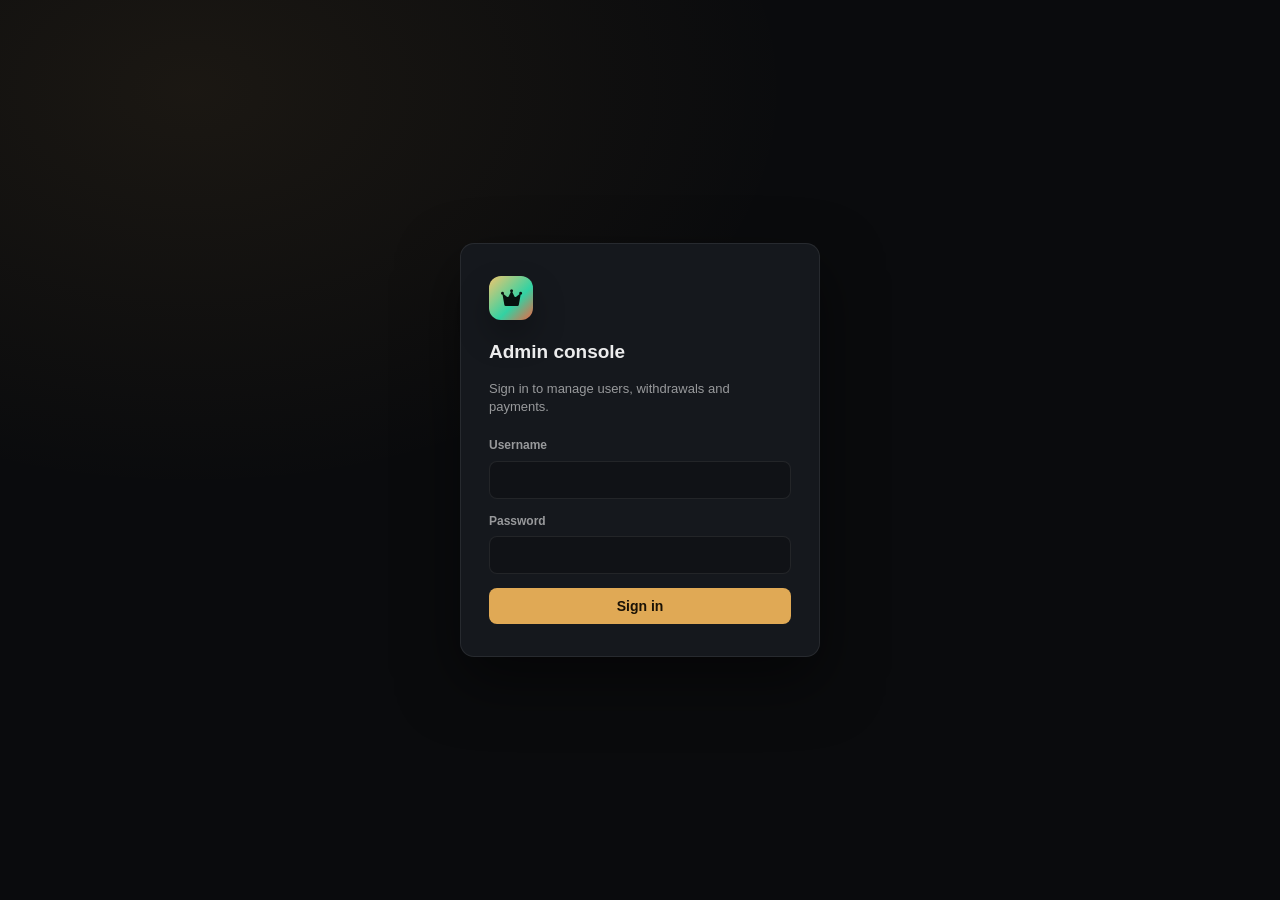
==== commit ba7ca346: "Add files via upload" ====
--- a/templates/admin.html
+++ b/templates/admin.html
@@ -5,6 +5,8 @@
 <meta name="viewport" content="width=device-width, initial-scale=1.0">
 <meta name="robots" content="noindex, nofollow">
 <title>Admin · EarnMaster</title>
+<link rel="icon" href="{{ url_for('static', filename='images/favicon-1.png') }}">
+<link rel="stylesheet" href="https://cdnjs.cloudflare.com/ajax/libs/font-awesome/6.0.0/css/all.min.css">
 <link rel="stylesheet" href="/static/css/admin.css">
 </head>
 <body>
@@ -12,7 +14,7 @@
 <!-- ===================== LOGIN ===================== -->
 <section id="loginScreen" class="login-screen">
   <form id="loginForm" class="login-card" autocomplete="off">
-    <div class="login-mark">EM</div>
+    <div class="login-mark"><i class="fas fa-crown"></i></div>
     <h1>Admin console</h1>
     <p class="login-sub">Sign in to manage users, withdrawals and payments.</p>
 
@@ -36,8 +38,8 @@
 
   <header class="topbar">
     <div class="topbar-brand">
-      <span class="brand-mark">EM</span>
-      <span class="brand-name">Admin console</span>
+      <span class="brand-mark"><i class="fas fa-crown"></i></span>
+      <span class="brand-name">EarnMaster Admin</span>
     </div>
     <div class="topbar-actions">
       <input type="search" id="globalSearch" class="search-input" placeholder="Jump to user (id, phone, email)…">
@@ -228,7 +230,7 @@
         <h2>Level economics</h2>
         <button class="btn btn-ghost btn-sm" id="refreshLevels">Refresh</button>
       </div>
-      <p class="hint" style="margin-bottom:12px;">Edit unlock fees, final-stage fees and completion rewards. Changes apply to future unlocks/completions immediately.</p>
+      <p class="hint" style="margin-bottom:12px;">Edit unlock fees, final-stage fees and completion rewards. Changes apply to future unlocks/completions immediately. Turn on "Balance pay" for a level to let users cover its unlock/final-stage fee straight from their account balance instead of mobile money.</p>
       <div class="table-wrap">
         <table>
           <thead>
@@ -239,11 +241,12 @@
               <th>Completion reward</th>
               <th>Tasks (base/total)</th>
               <th>Status</th>
+              <th>Balance pay</th>
               <th></th>
             </tr>
           </thead>
           <tbody id="levelsTableBody">
-            <tr><td colspan="7" class="empty-row">Loading…</td></tr>
+            <tr><td colspan="8" class="empty-row">Loading…</td></tr>
           </tbody>
         </table>
       </div>
--- a/static/css/admin.css
+++ b/static/css/admin.css
@@ -108,16 +108,16 @@
   box-shadow: 0 24px 60px rgba(0, 0, 0, 0.5);
 }
 .login-mark {
-  width: 40px;
-  height: 40px;
-  border-radius: 8px;
-  background: var(--a-accent-soft);
-  color: var(--a-accent);
-  font-family: var(--a-mono);
-  font-weight: 700;
+  width: 44px;
+  height: 44px;
+  border-radius: 12px;
+  background: linear-gradient(135deg, #f0c66e, #32d2a3 60%, #f06543);
+  color: #07100d;
+  font-size: 19px;
   display: flex;
   align-items: center;
   justify-content: center;
+  box-shadow: 0 16px 32px rgba(0, 0, 0, 0.28);
   margin-bottom: 4px;
 }
 .login-card h1 { font-size: 19px; font-weight: 700; }
@@ -154,17 +154,16 @@
 }
 .topbar-brand { display: flex; align-items: center; gap: 10px; }
 .brand-mark {
-  width: 30px;
-  height: 30px;
-  border-radius: 7px;
-  background: var(--a-accent-soft);
-  color: var(--a-accent);
-  font-family: var(--a-mono);
-  font-weight: 700;
-  font-size: 12px;
+  width: 32px;
+  height: 32px;
+  border-radius: 9px;
+  background: linear-gradient(135deg, #f0c66e, #32d2a3 60%, #f06543);
+  color: #07100d;
+  font-size: 14px;
   display: flex;
   align-items: center;
   justify-content: center;
+  box-shadow: 0 8px 18px rgba(0, 0, 0, 0.25);
 }
 .brand-name { font-weight: 700; font-size: 15px; }
 .topbar-actions { display: flex; align-items: center; gap: 14px; }
